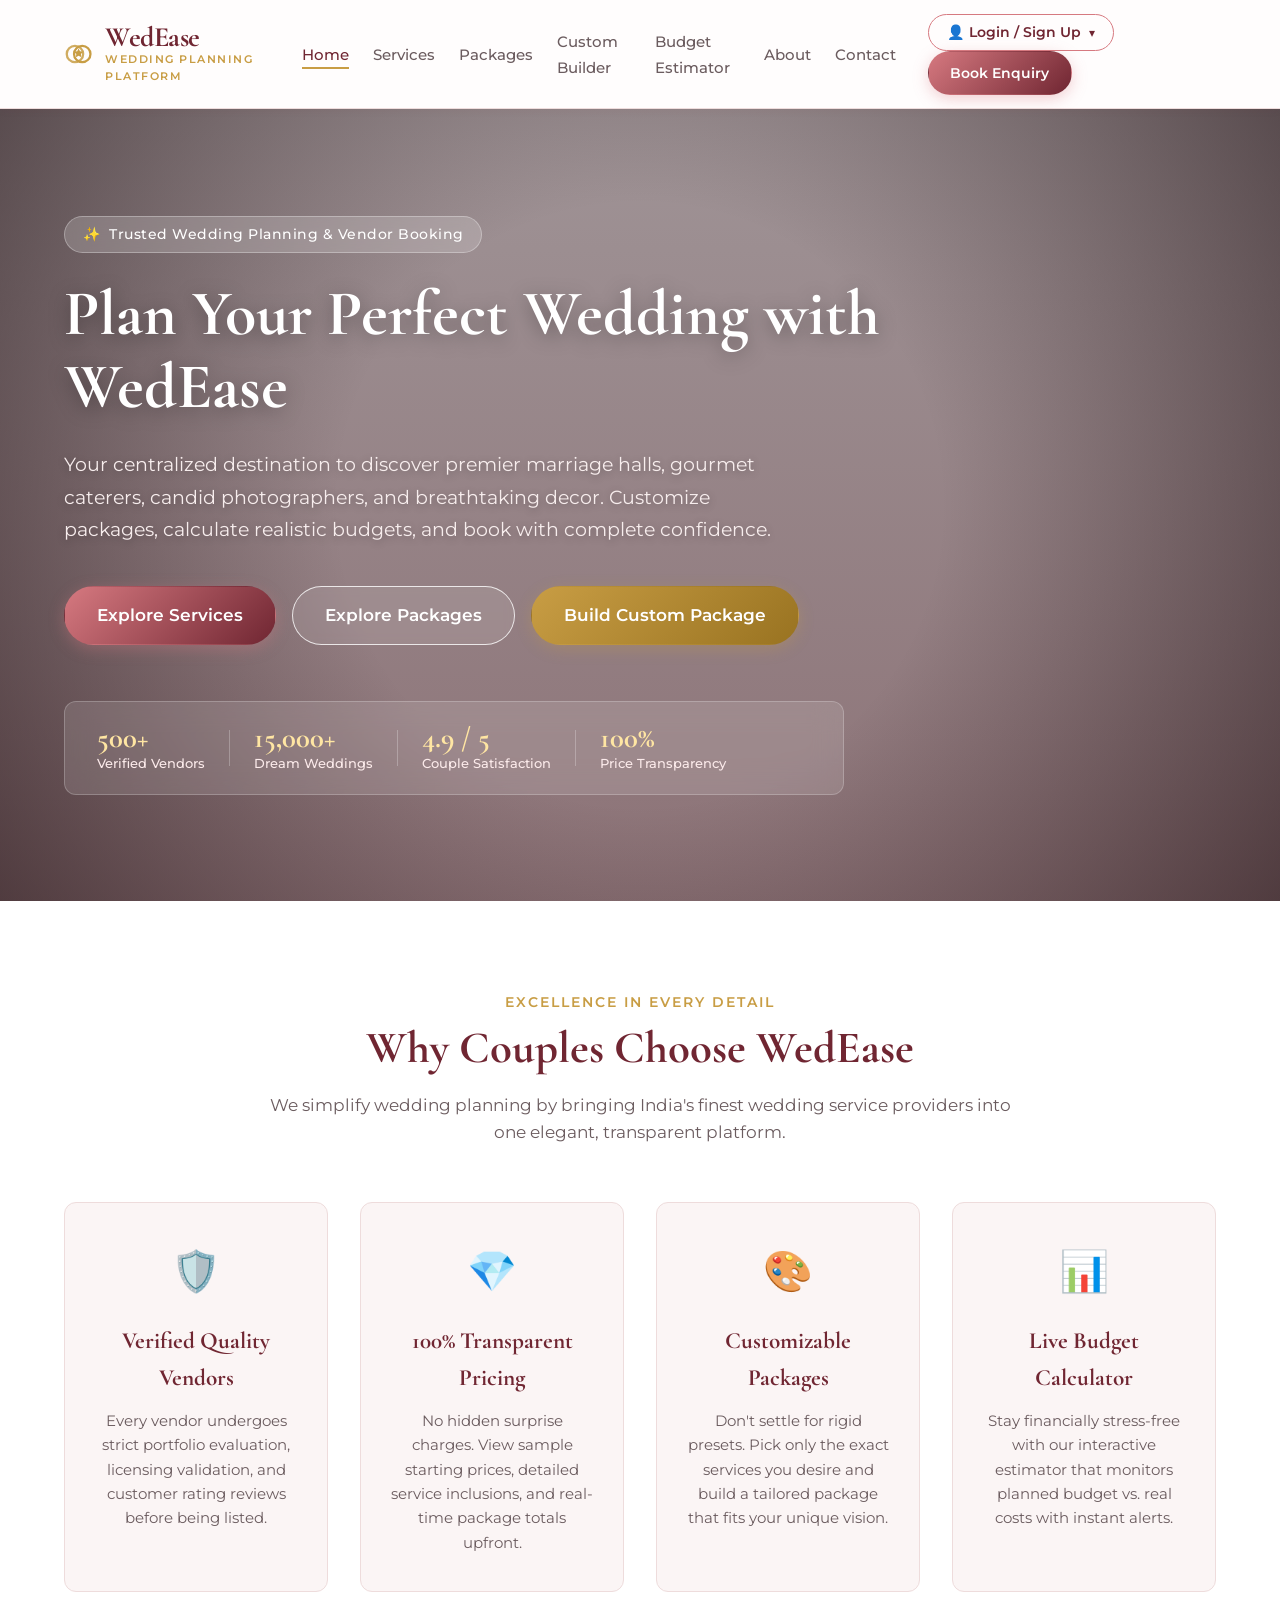
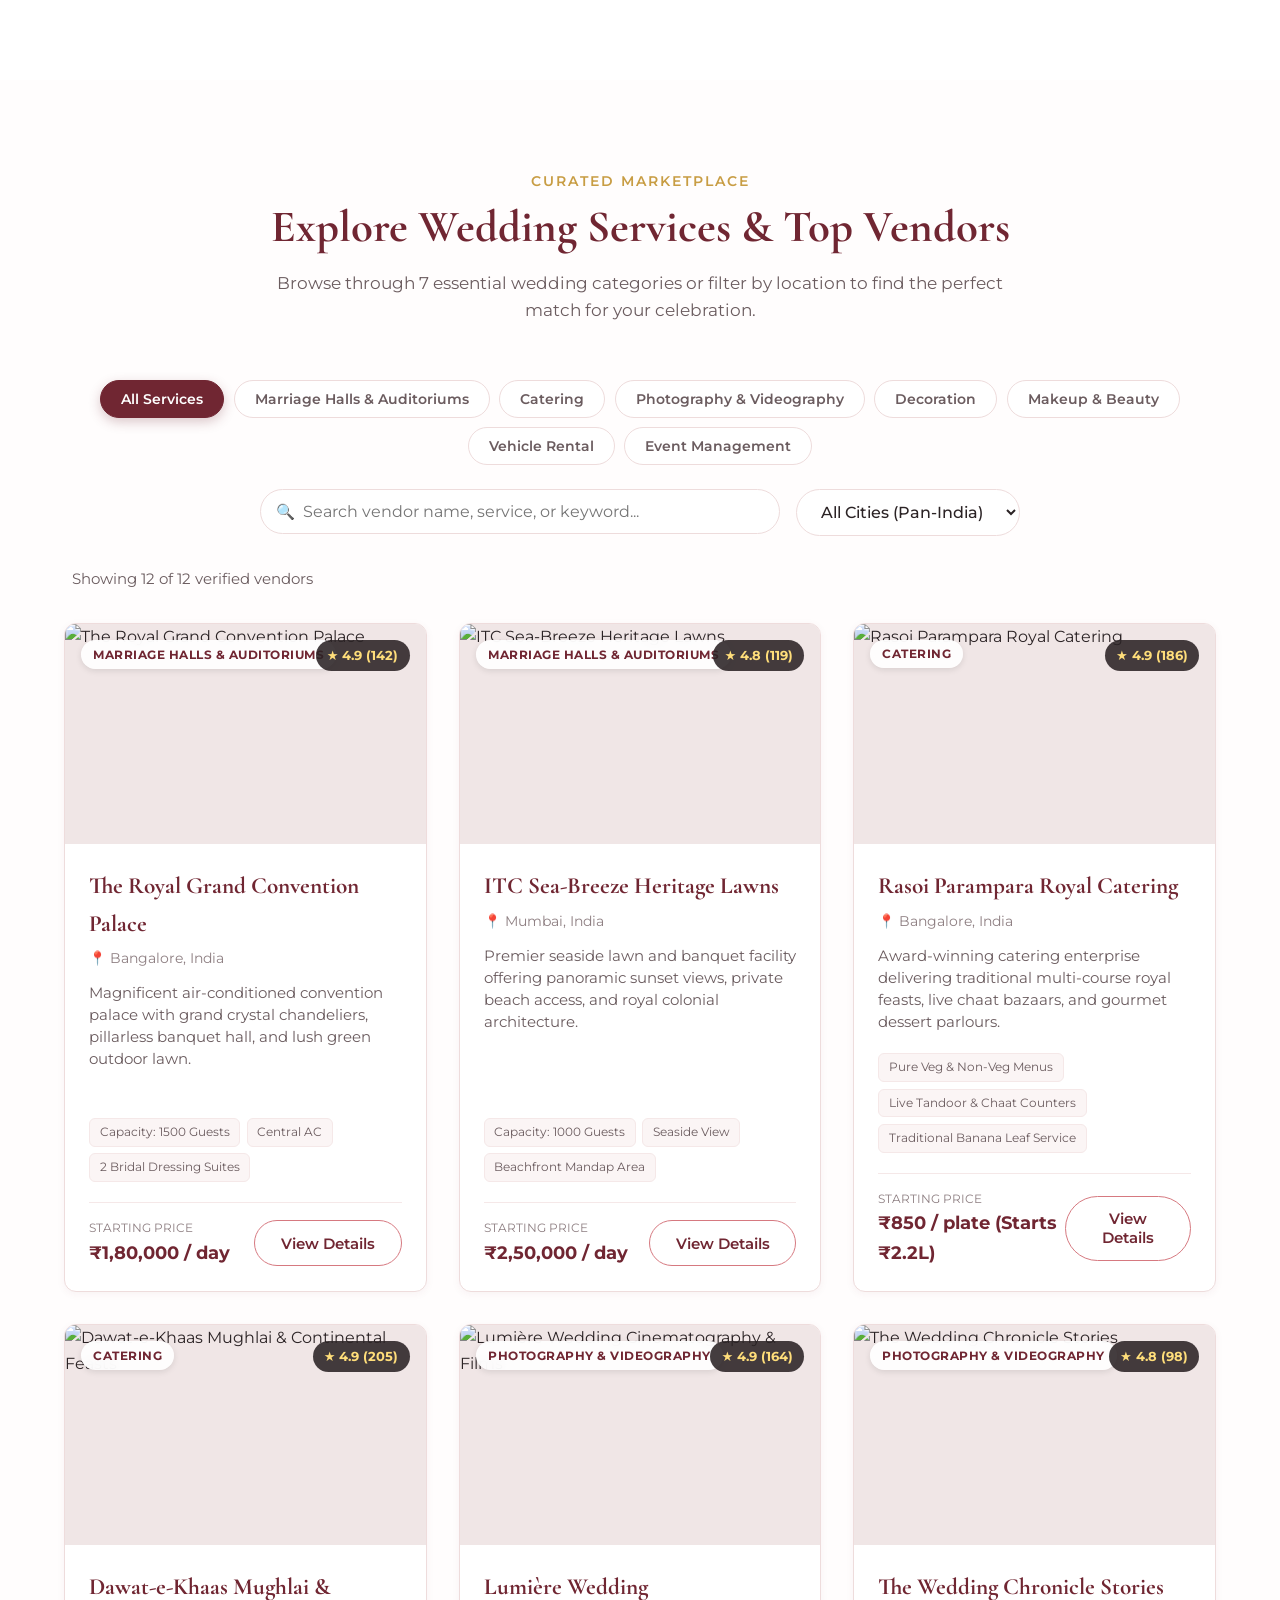
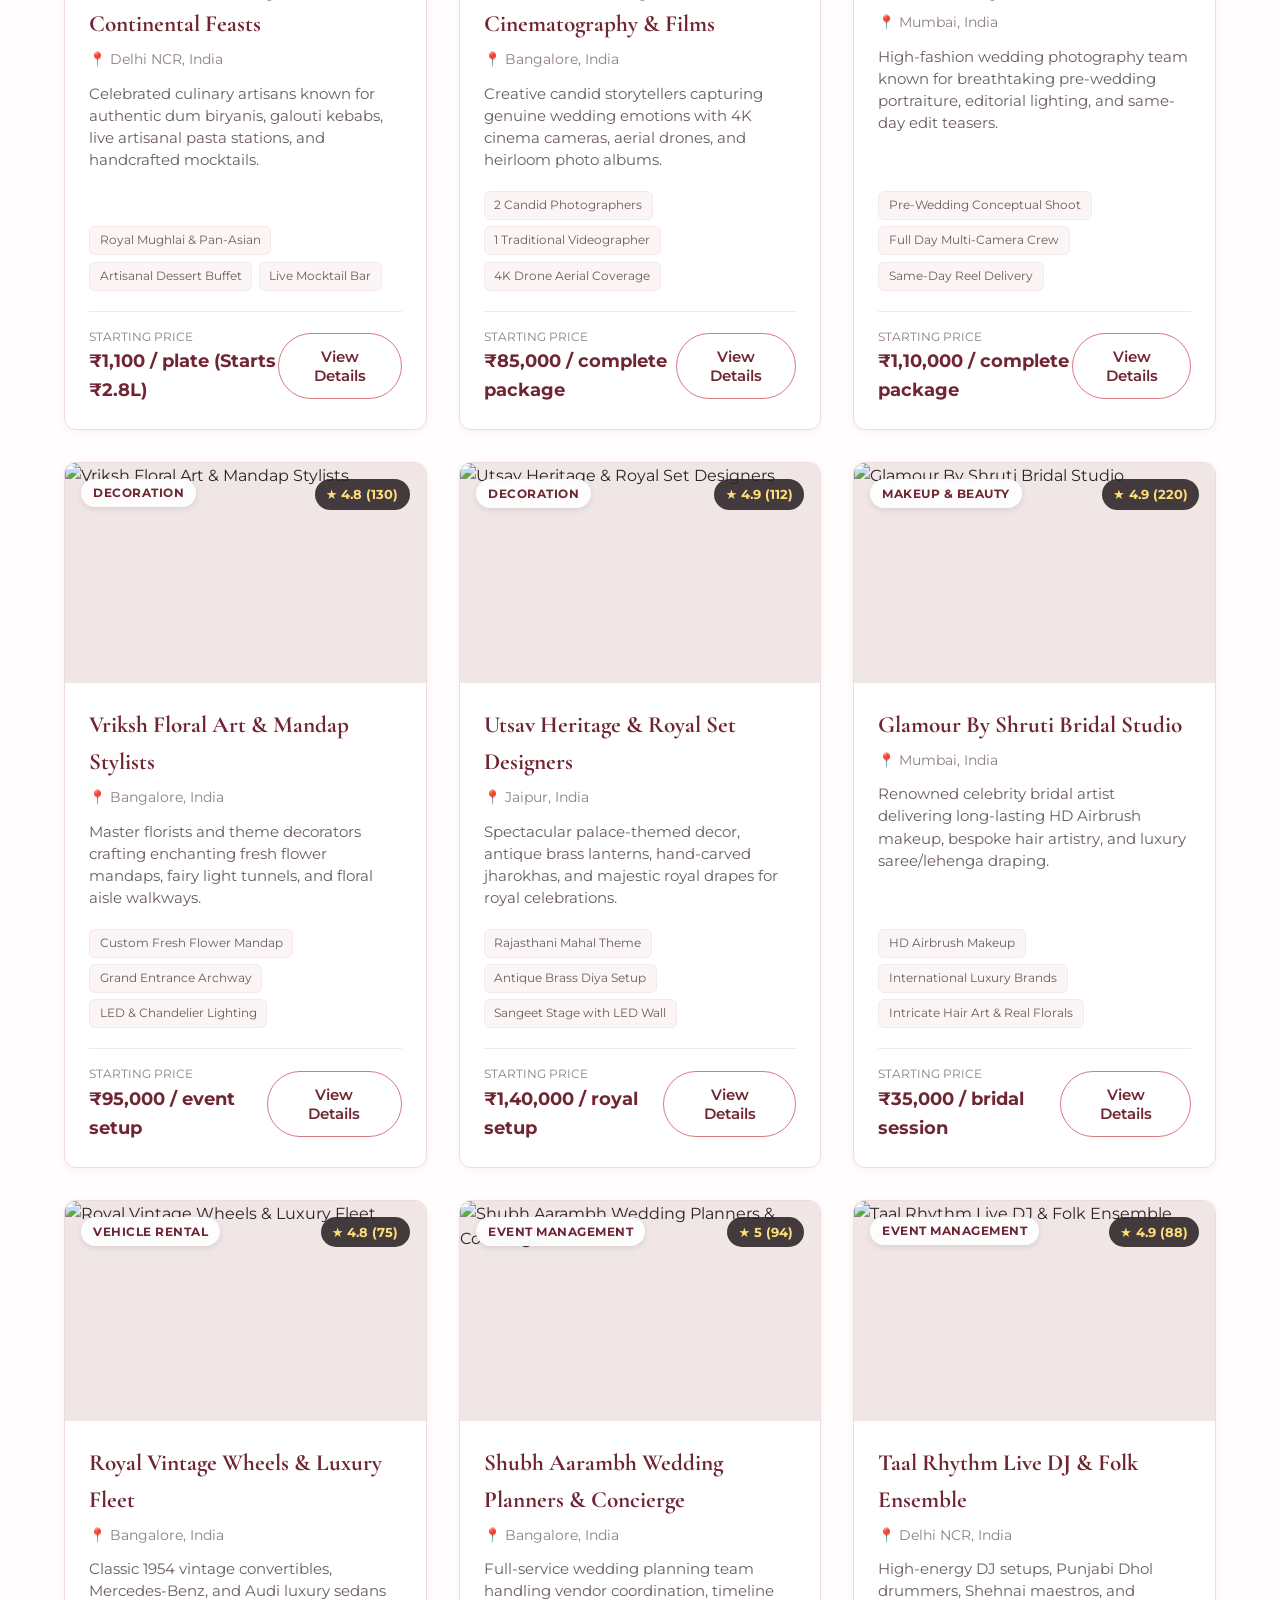
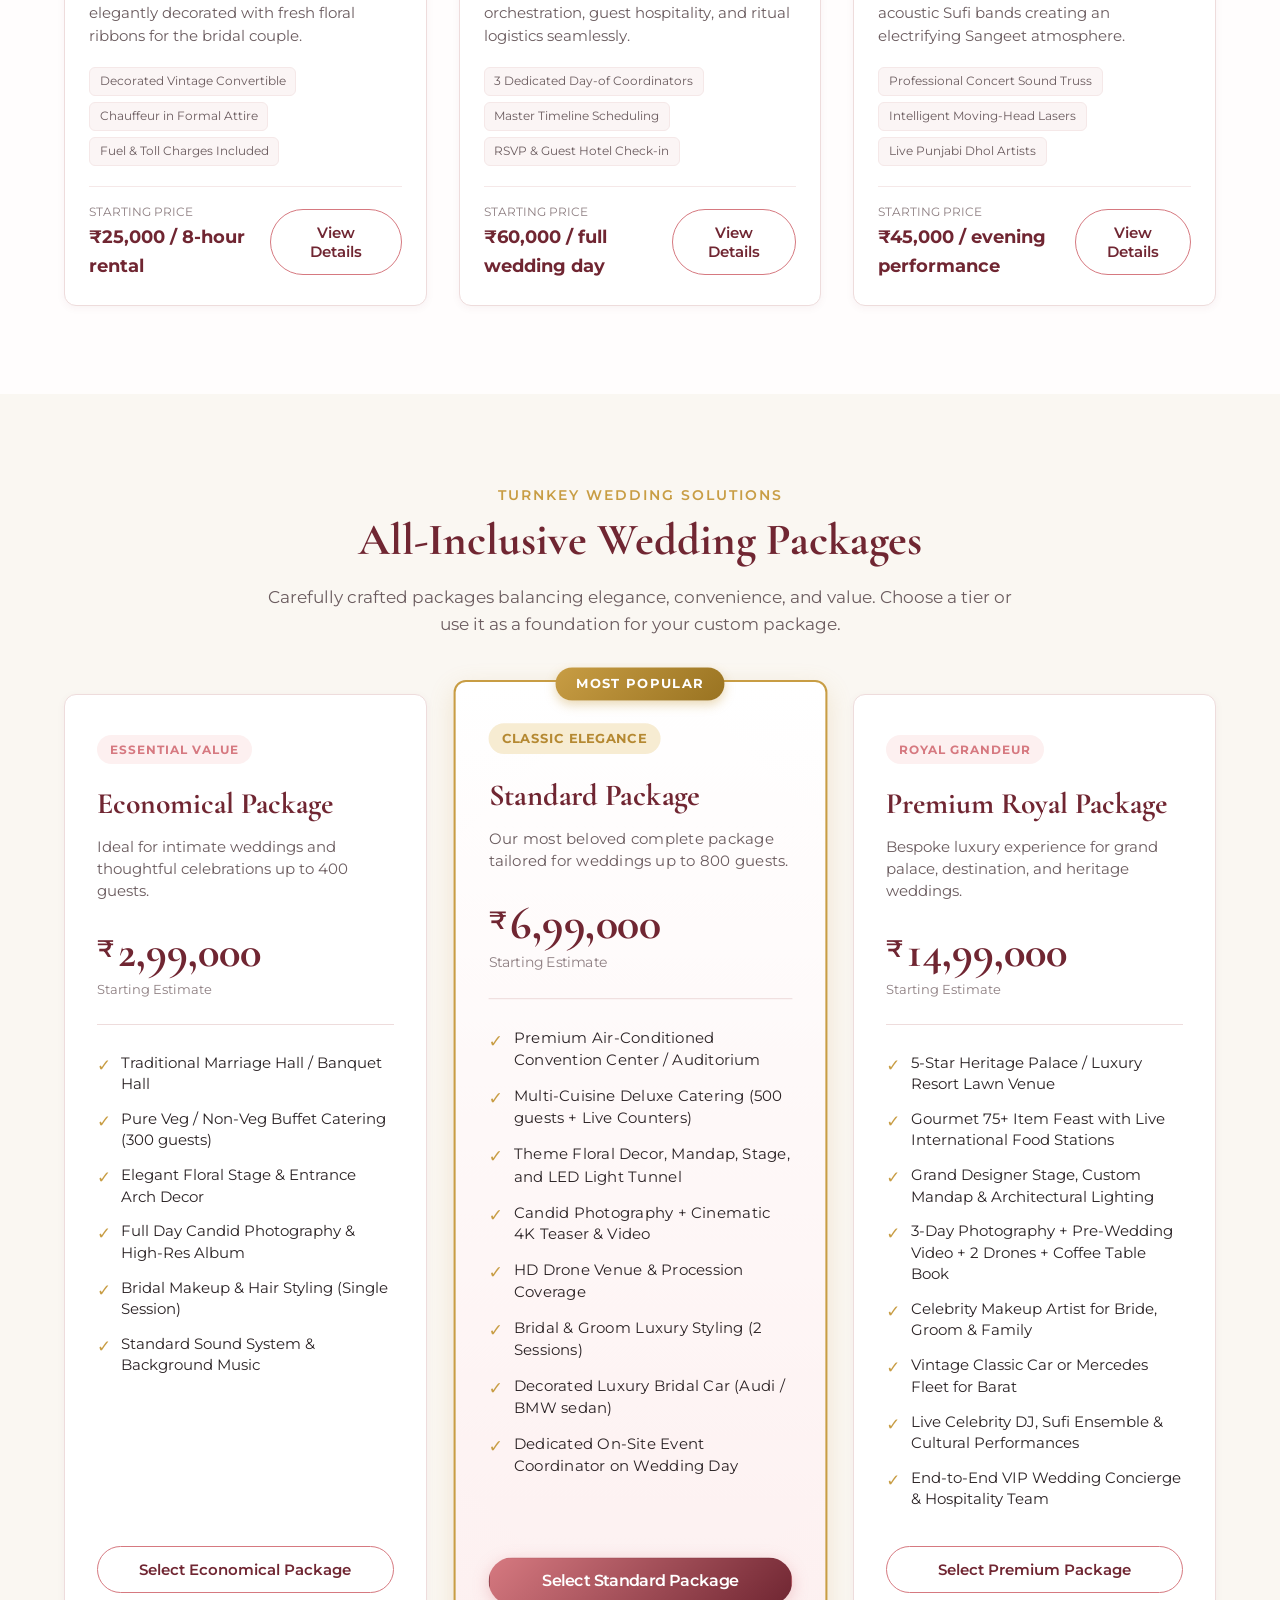
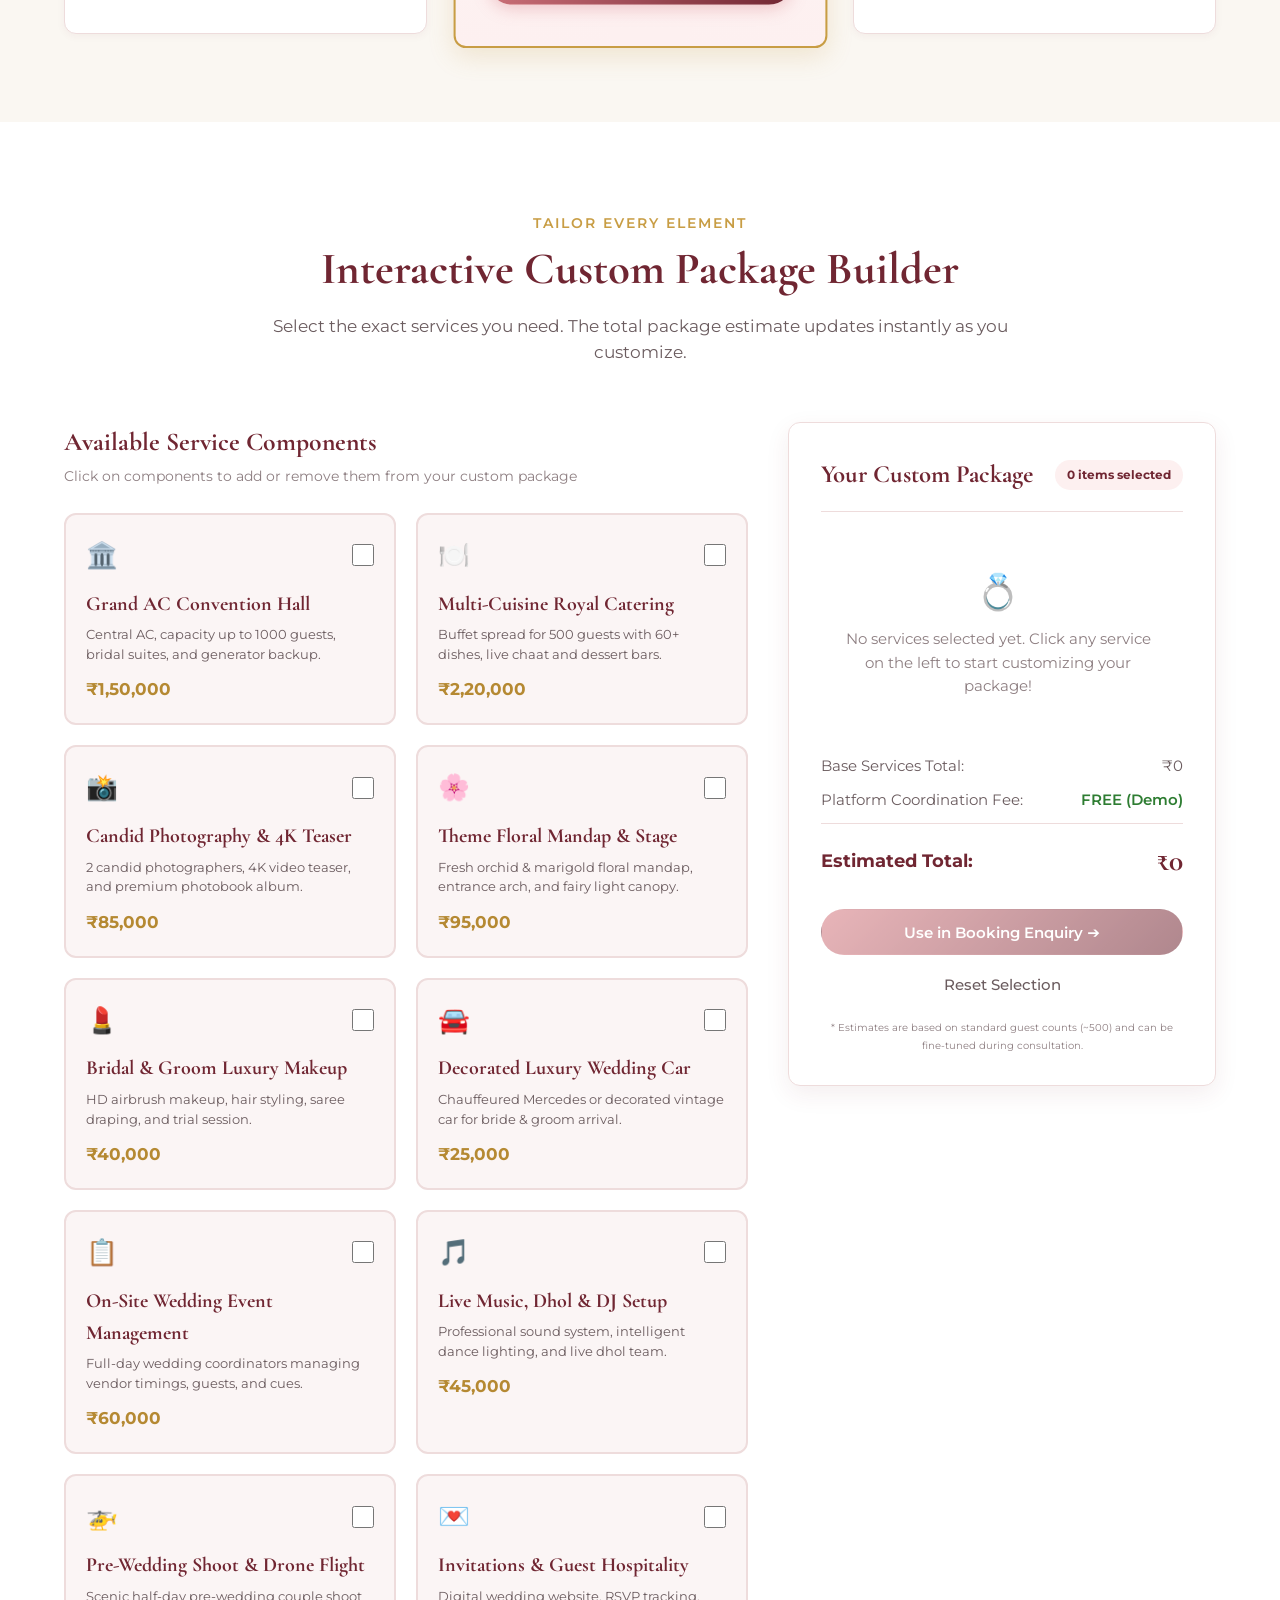
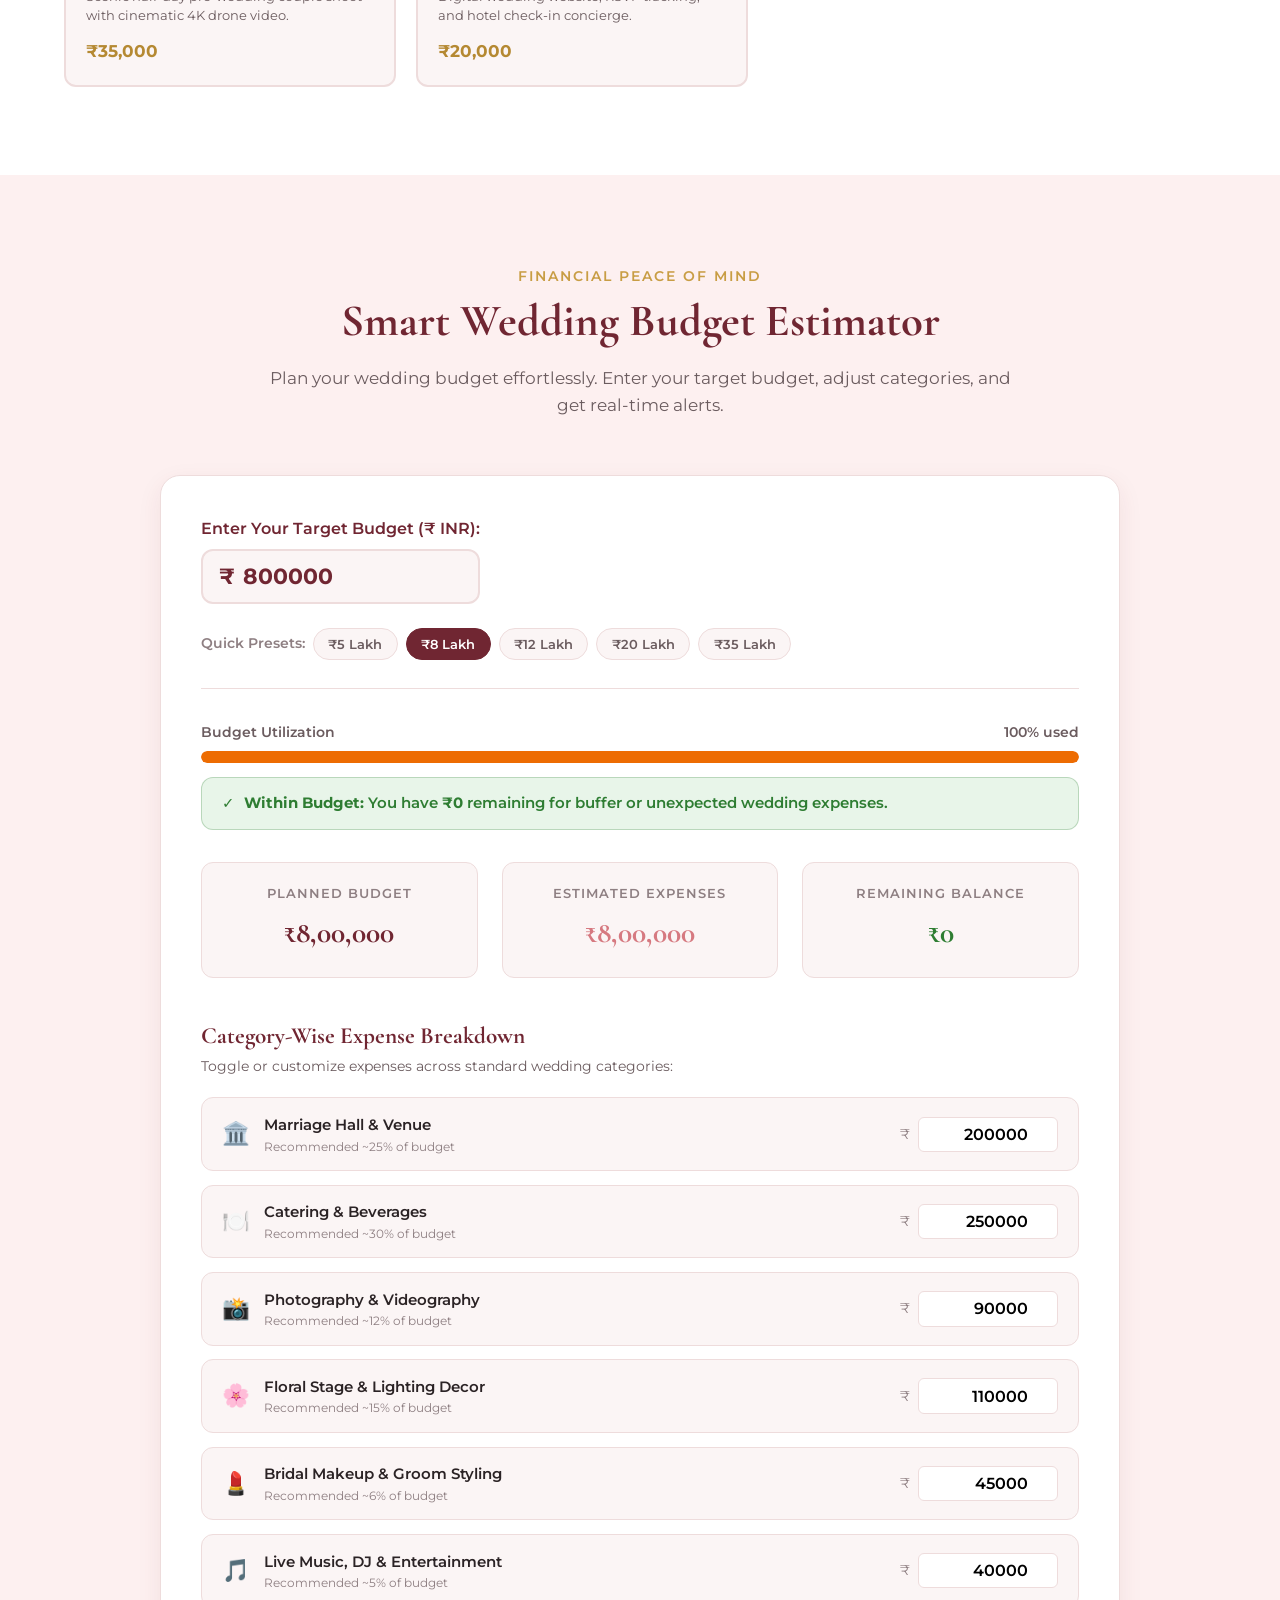
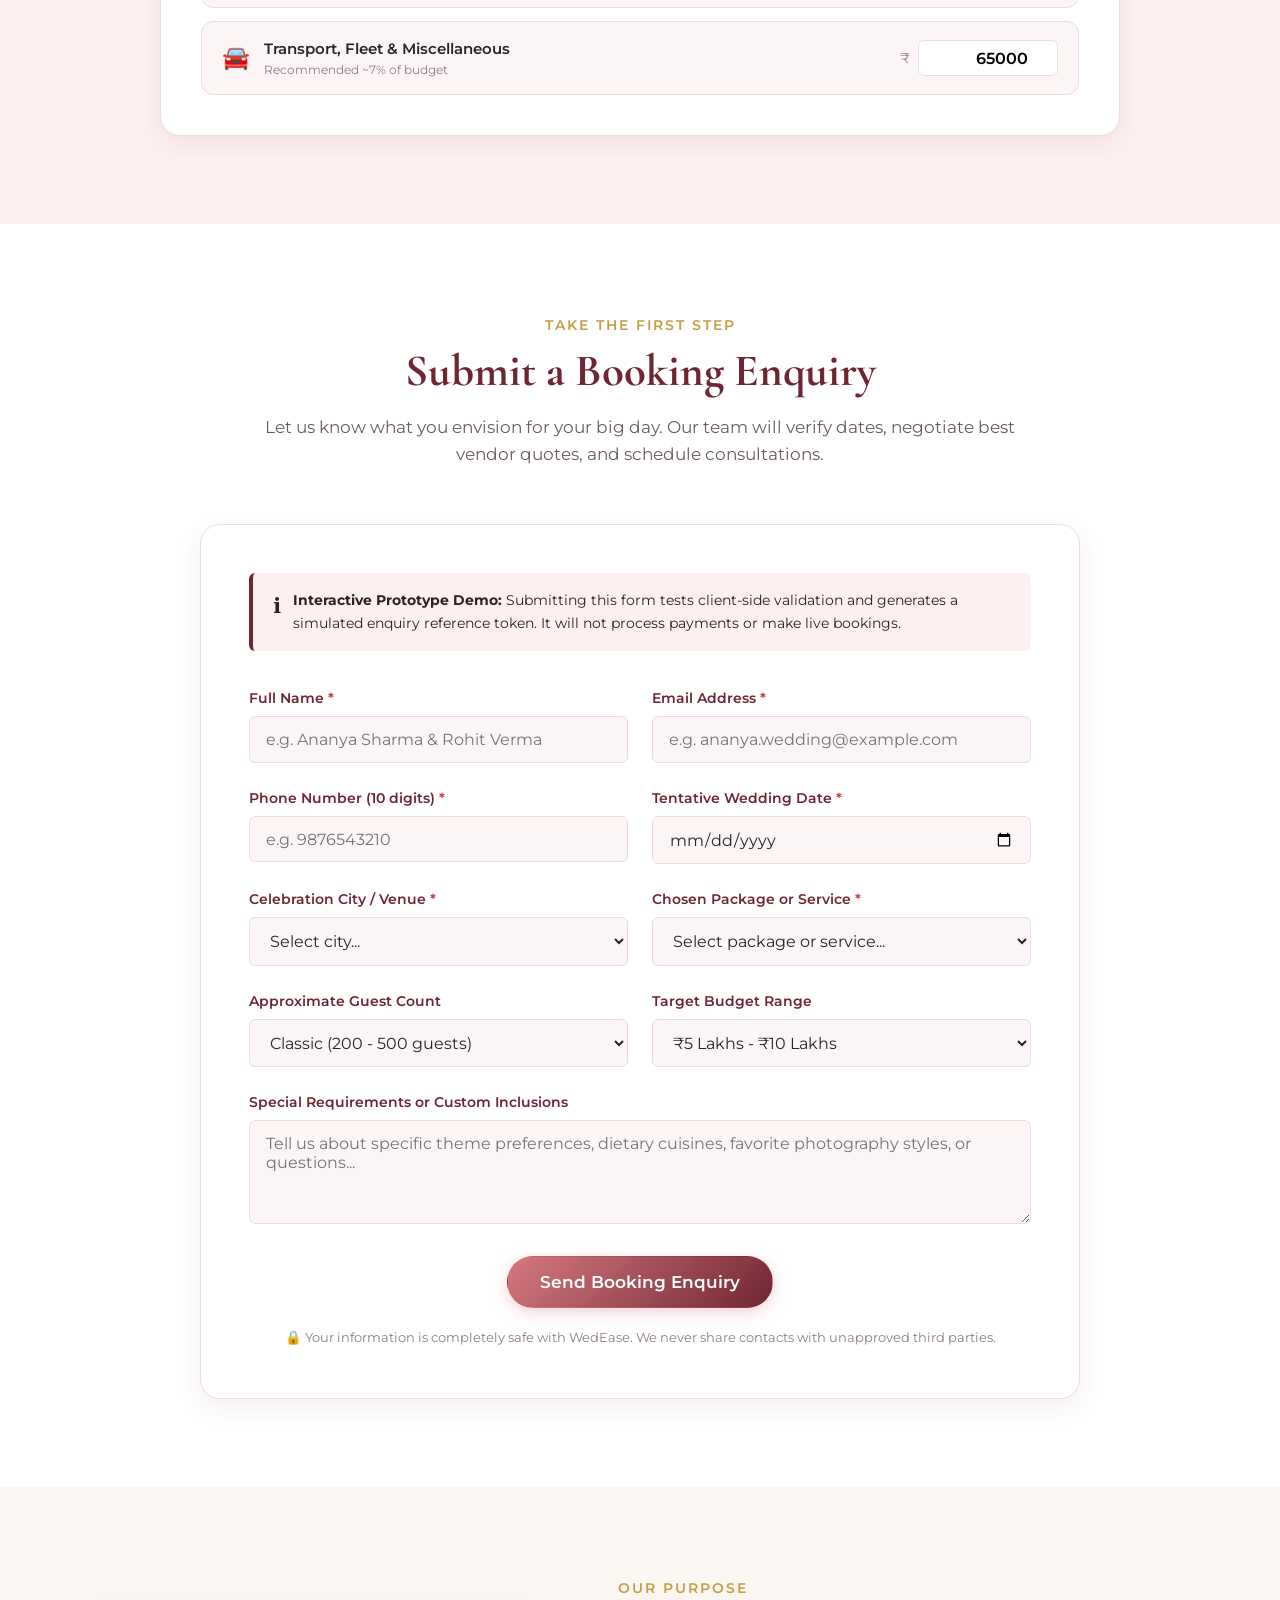
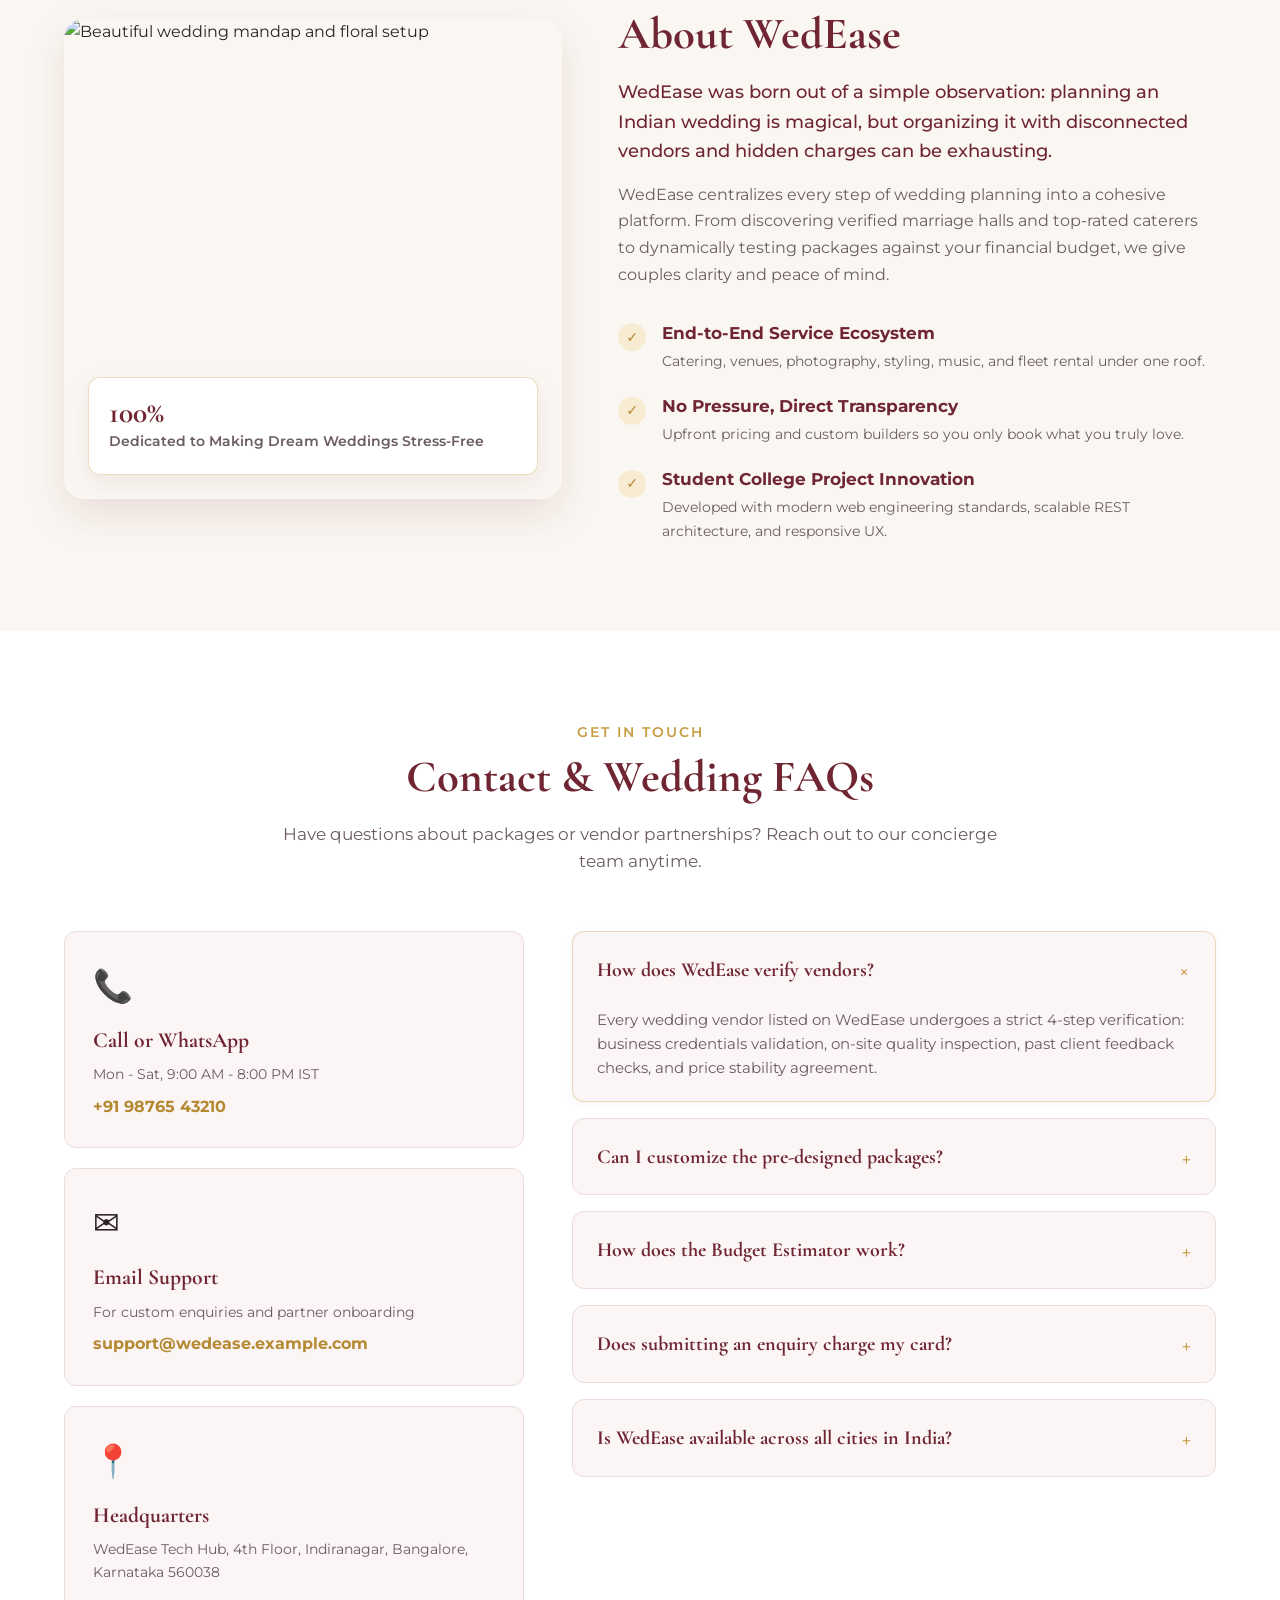
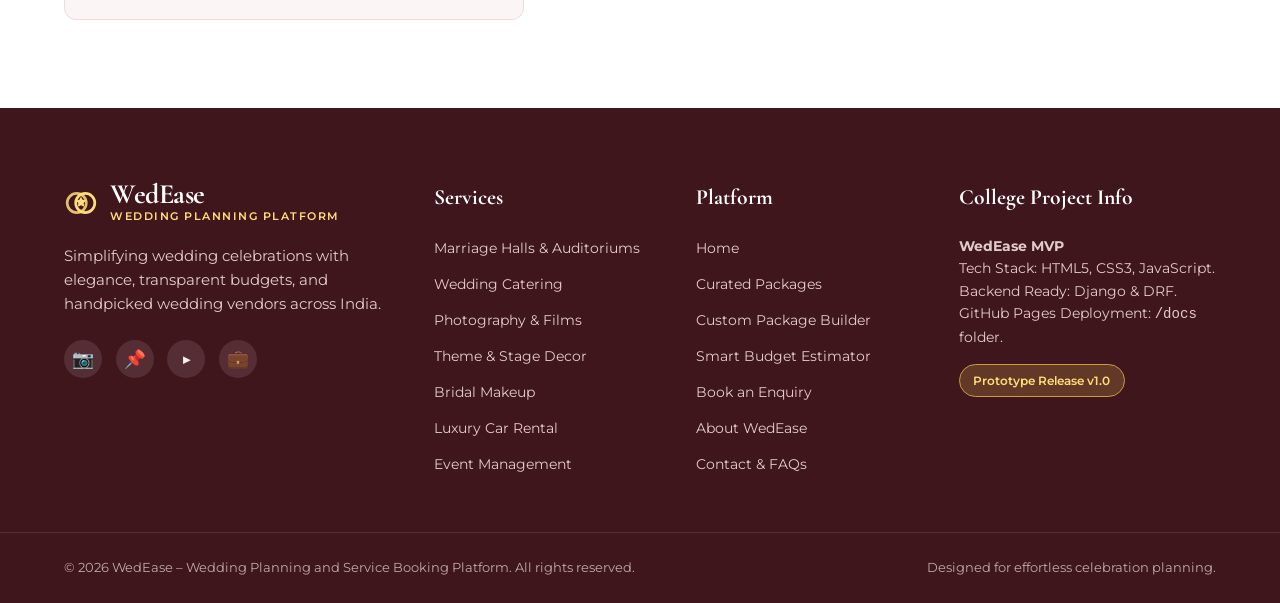
==== docs/index.html @ 70cb498d "Integrate authentication with main WedEase website" ====
<!DOCTYPE html>
<html lang="en">
<head>
  <meta charset="UTF-8">
  <meta name="viewport" content="width=device-width, initial-scale=1.0">
  <meta name="description" content="WedEase - Centralized Wedding Planning and Service Booking Platform. Discover verified vendors, customize packages, estimate budgets, and manage bookings.">
  <title>WedEase | Wedding Planning & Service Booking Platform</title>
  
  <!-- Google Fonts: Cormorant Garamond & Montserrat -->
  <link rel="preconnect" href="https://fonts.googleapis.com">
  <link rel="preconnect" href="https://fonts.gstatic.com" crossorigin>
  <link href="https://fonts.googleapis.com/css2?family=Cormorant+Garamond:ital,wght@0,500;0,600;0,700;1,400&family=Montserrat:wght@300;400;500;600;700&display=swap" rel="stylesheet">
  
  <!-- Stylesheet -->
  <link rel="stylesheet" href="style.css">
</head>
<body>

  <!-- Navigation Bar -->
  <header class="site-header" id="top">
    <div class="nav-container">
      <a href="#home" class="brand-logo" aria-label="WedEase Home">
        <svg class="brand-icon" viewBox="0 0 32 32" fill="none" xmlns="http://www.w3.org/2000/svg" aria-hidden="true">
          <circle cx="12" cy="16" r="9" stroke="currentColor" stroke-width="2.5" opacity="0.85"/>
          <circle cx="20" cy="16" r="9" stroke="currentColor" stroke-width="2.5"/>
          <path d="M16 10L17.5 13L21 13.5L18.5 16L19 19.5L16 18L13 19.5L13.5 16L11 13.5L14.5 13L16 10Z" fill="currentColor"/>
        </svg>
        <div class="brand-text">
          <span class="brand-name">WedEase</span>
          <span class="brand-tagline">Wedding Planning Platform</span>
        </div>
      </a>

      <!-- Desktop & Mobile Navigation Links -->
      <nav class="nav-menu" id="navMenu" aria-label="Primary Navigation">
        <ul class="nav-links">
          <li><a href="#home" class="nav-link active">Home</a></li>
          <li><a href="#services" class="nav-link">Services</a></li>
          <li><a href="#packages" class="nav-link">Packages</a></li>
          <li><a href="#builder" class="nav-link">Custom Builder</a></li>
          <li><a href="#budget" class="nav-link">Budget Estimator</a></li>
          <li><a href="#about" class="nav-link">About</a></li>
          <li><a href="#contact" class="nav-link">Contact</a></li>
        </ul>
        <div class="nav-cta-wrapper" id="navAuthSection">
          <!-- Auth Dropdown (populated/updated by auth.js) -->
          <div class="auth-dropdown-wrapper" id="authDropdownWrapper">
            <button type="button" class="btn btn-outline nav-auth-btn" id="authDropdownBtn" aria-expanded="false" aria-haspopup="true">
              <span>👤 Login / Sign Up</span>
              <span class="dropdown-arrow">▾</span>
            </button>
            <div class="auth-dropdown-menu" id="authDropdownMenu">
              <a href="login.html?role=customer&action=login" class="dropdown-item">
                <span class="drop-icon">💍</span>
                <div>
                  <strong>Customer Login</strong>
                  <small>For couples & organizers</small>
                </div>
              </a>
              <a href="login.html?role=vendor&action=login" class="dropdown-item">
                <span class="drop-icon">🏢</span>
                <div>
                  <strong>Vendor Login</strong>
                  <small>For wedding service partners</small>
                </div>
              </a>
              <div class="dropdown-divider"></div>
              <a href="login.html?role=admin&action=login" class="dropdown-item admin-item">
                <span class="drop-icon">🛡️</span>
                <div>
                  <strong>Admin Login</strong>
                  <small>Platform control center</small>
                </div>
              </a>
            </div>
          </div>
          <a href="#enquiry" class="btn btn-primary nav-cta">Book Enquiry</a>
        </div>
      </nav>

      <!-- Mobile Hamburger Button -->
      <button class="hamburger-btn" id="hamburgerBtn" aria-label="Toggle navigation menu" aria-expanded="false" aria-controls="navMenu">
        <span class="bar"></span>
        <span class="bar"></span>
        <span class="bar"></span>
      </button>
    </div>
  </header>

  <main>
    <!-- Hero Section -->
    <section class="hero-section" id="home">
      <div class="hero-overlay"></div>
      <div class="container hero-content">
        <div class="hero-text-wrap">
          <div class="hero-badge">
            <span class="sparkle-icon">✨</span> Trusted Wedding Planning & Vendor Booking
          </div>
          <h1 class="hero-title">Plan Your Perfect Wedding with WedEase</h1>
          <p class="hero-description">
            Your centralized destination to discover premier marriage halls, gourmet caterers, candid photographers, and breathtaking decor. Customize packages, calculate realistic budgets, and book with complete confidence.
          </p>
          <div class="hero-actions">
            <a href="#services" class="btn btn-primary btn-lg">Explore Services</a>
            <a href="#packages" class="btn btn-outline btn-lg">Explore Packages</a>
            <a href="#builder" class="btn btn-gold btn-lg">Build Custom Package</a>
          </div>

          <!-- Trust Badges & Metrics -->
          <div class="hero-stats">
            <div class="stat-card">
              <span class="stat-number">500+</span>
              <span class="stat-label">Verified Vendors</span>
            </div>
            <div class="stat-divider"></div>
            <div class="stat-card">
              <span class="stat-number">15,000+</span>
              <span class="stat-label">Dream Weddings</span>
            </div>
            <div class="stat-divider"></div>
            <div class="stat-card">
              <span class="stat-number">4.9 / 5</span>
              <span class="stat-label">Couple Satisfaction</span>
            </div>
            <div class="stat-divider"></div>
            <div class="stat-card">
              <span class="stat-number">100%</span>
              <span class="stat-label">Price Transparency</span>
            </div>
          </div>
        </div>
      </div>
    </section>

    <!-- Why Choose WedEase Section -->
    <section class="section why-choose-section" id="features">
      <div class="container">
        <div class="section-header text-center">
          <span class="section-subtitle">Excellence In Every Detail</span>
          <h2 class="section-title">Why Couples Choose WedEase</h2>
          <p class="section-desc">We simplify wedding planning by bringing India's finest wedding service providers into one elegant, transparent platform.</p>
        </div>

        <div class="features-grid">
          <div class="feature-card">
            <div class="feature-icon-box">🛡️</div>
            <h3 class="feature-title">Verified Quality Vendors</h3>
            <p class="feature-text">Every vendor undergoes strict portfolio evaluation, licensing validation, and customer rating reviews before being listed.</p>
          </div>
          <div class="feature-card">
            <div class="feature-icon-box">💎</div>
            <h3 class="feature-title">100% Transparent Pricing</h3>
            <p class="feature-text">No hidden surprise charges. View sample starting prices, detailed service inclusions, and real-time package totals upfront.</p>
          </div>
          <div class="feature-card">
            <div class="feature-icon-box">🎨</div>
            <h3 class="feature-title">Customizable Packages</h3>
            <p class="feature-text">Don't settle for rigid presets. Pick only the exact services you desire and build a tailored package that fits your unique vision.</p>
          </div>
          <div class="feature-card">
            <div class="feature-icon-box">📊</div>
            <h3 class="feature-title">Live Budget Calculator</h3>
            <p class="feature-text">Stay financially stress-free with our interactive estimator that monitors planned budget vs. real costs with instant alerts.</p>
          </div>
        </div>
      </div>
    </section>

    <!-- Service Discovery & Vendor Showcase Section -->
    <section class="section services-section" id="services">
      <div class="container">
        <div class="section-header text-center">
          <span class="section-subtitle">Curated Marketplace</span>
          <h2 class="section-title">Explore Wedding Services & Top Vendors</h2>
          <p class="section-desc">Browse through 7 essential wedding categories or filter by location to find the perfect match for your celebration.</p>
        </div>

        <!-- Filter Controls -->
        <div class="service-controls">
          <!-- Category Filter Pills -->
          <div class="category-pills" id="categoryFilter" role="tablist" aria-label="Service Category Filters">
            <button class="pill-btn active" data-category="all" role="tab" aria-selected="true">All Services</button>
            <button class="pill-btn" data-category="venue" role="tab" aria-selected="false">Marriage Halls & Auditoriums</button>
            <button class="pill-btn" data-category="catering" role="tab" aria-selected="false">Catering</button>
            <button class="pill-btn" data-category="photography" role="tab" aria-selected="false">Photography & Videography</button>
            <button class="pill-btn" data-category="decoration" role="tab" aria-selected="false">Decoration</button>
            <button class="pill-btn" data-category="makeup" role="tab" aria-selected="false">Makeup & Beauty</button>
            <button class="pill-btn" data-category="vehicle" role="tab" aria-selected="false">Vehicle Rental</button>
            <button class="pill-btn" data-category="event-management" role="tab" aria-selected="false">Event Management</button>
          </div>

          <!-- Search and City Filter Bar -->
          <div class="filter-search-bar">
            <div class="search-input-wrap">
              <span class="search-icon" aria-hidden="true">🔍</span>
              <input type="text" id="vendorSearchInput" placeholder="Search vendor name, service, or keyword..." aria-label="Search vendors">
            </div>
            <div class="city-select-wrap">
              <label for="cityFilterSelect" class="sr-only">Filter by City</label>
              <select id="cityFilterSelect" aria-label="Filter by City">
                <option value="all">All Cities (Pan-India)</option>
                <option value="Bangalore">Bangalore</option>
                <option value="Mumbai">Mumbai</option>
                <option value="Delhi NCR">Delhi NCR</option>
                <option value="Jaipur">Jaipur</option>
                <option value="Hyderabad">Hyderabad</option>
                <option value="Chennai">Chennai</option>
                <option value="Kolkata">Kolkata</option>
                <option value="Kochi">Kochi</option>
              </select>
            </div>
          </div>
        </div>

        <!-- Results Counter & Status -->
        <div class="results-meta">
          <span id="resultsCount">Showing all vendors</span>
          <span class="active-filter-indicator" id="filterIndicator"></span>
        </div>

        <!-- Vendor Cards Grid -->
        <div class="vendor-grid" id="vendorGrid">
          <!-- Populated dynamically via script.js -->
        </div>
      </div>
    </section>

    <!-- Pre-Curated Wedding Packages Section -->
    <section class="section packages-section" id="packages">
      <div class="container">
        <div class="section-header text-center">
          <span class="section-subtitle">Turnkey Wedding Solutions</span>
          <h2 class="section-title">All-Inclusive Wedding Packages</h2>
          <p class="section-desc">Carefully crafted packages balancing elegance, convenience, and value. Choose a tier or use it as a foundation for your custom package.</p>
        </div>

        <div class="packages-grid">
          <!-- Package 1: Economical -->
          <div class="package-card" data-package="economical">
            <div class="package-tier-badge">Essential Value</div>
            <h3 class="package-name">Economical Package</h3>
            <p class="package-tagline">Ideal for intimate weddings and thoughtful celebrations up to 400 guests.</p>
            <div class="package-price">
              <span class="currency">₹</span>
              <span class="amount">2,99,000</span>
              <span class="period">Starting Estimate</span>
            </div>
            <ul class="package-features">
              <li><span class="check-icon">✓</span> Traditional Marriage Hall / Banquet Hall</li>
              <li><span class="check-icon">✓</span> Pure Veg / Non-Veg Buffet Catering (300 guests)</li>
              <li><span class="check-icon">✓</span> Elegant Floral Stage & Entrance Arch Decor</li>
              <li><span class="check-icon">✓</span> Full Day Candid Photography & High-Res Album</li>
              <li><span class="check-icon">✓</span> Bridal Makeup & Hair Styling (Single Session)</li>
              <li><span class="check-icon">✓</span> Standard Sound System & Background Music</li>
            </ul>
            <button class="btn btn-outline btn-block select-package-btn" data-package-name="Economical Package" data-package-price="299000">
              Select Economical Package
            </button>
          </div>

          <!-- Package 2: Standard (Featured) -->
          <div class="package-card featured" data-package="standard">
            <div class="popular-ribbon">Most Popular</div>
            <div class="package-tier-badge gold">Classic Elegance</div>
            <h3 class="package-name">Standard Package</h3>
            <p class="package-tagline">Our most beloved complete package tailored for weddings up to 800 guests.</p>
            <div class="package-price">
              <span class="currency">₹</span>
              <span class="amount">6,99,000</span>
              <span class="period">Starting Estimate</span>
            </div>
            <ul class="package-features">
              <li><span class="check-icon">✓</span> Premium Air-Conditioned Convention Center / Auditorium</li>
              <li><span class="check-icon">✓</span> Multi-Cuisine Deluxe Catering (500 guests + Live Counters)</li>
              <li><span class="check-icon">✓</span> Theme Floral Decor, Mandap, Stage, and LED Light Tunnel</li>
              <li><span class="check-icon">✓</span> Candid Photography + Cinematic 4K Teaser & Video</li>
              <li><span class="check-icon">✓</span> HD Drone Venue & Procession Coverage</li>
              <li><span class="check-icon">✓</span> Bridal & Groom Luxury Styling (2 Sessions)</li>
              <li><span class="check-icon">✓</span> Decorated Luxury Bridal Car (Audi / BMW sedan)</li>
              <li><span class="check-icon">✓</span> Dedicated On-Site Event Coordinator on Wedding Day</li>
            </ul>
            <button class="btn btn-primary btn-block select-package-btn" data-package-name="Standard Package" data-package-price="699000">
              Select Standard Package
            </button>
          </div>

          <!-- Package 3: Premium -->
          <div class="package-card" data-package="premium">
            <div class="package-tier-badge">Royal Grandeur</div>
            <h3 class="package-name">Premium Royal Package</h3>
            <p class="package-tagline">Bespoke luxury experience for grand palace, destination, and heritage weddings.</p>
            <div class="package-price">
              <span class="currency">₹</span>
              <span class="amount">14,99,000</span>
              <span class="period">Starting Estimate</span>
            </div>
            <ul class="package-features">
              <li><span class="check-icon">✓</span> 5-Star Heritage Palace / Luxury Resort Lawn Venue</li>
              <li><span class="check-icon">✓</span> Gourmet 75+ Item Feast with Live International Food Stations</li>
              <li><span class="check-icon">✓</span> Grand Designer Stage, Custom Mandap & Architectural Lighting</li>
              <li><span class="check-icon">✓</span> 3-Day Photography + Pre-Wedding Video + 2 Drones + Coffee Table Book</li>
              <li><span class="check-icon">✓</span> Celebrity Makeup Artist for Bride, Groom & Family</li>
              <li><span class="check-icon">✓</span> Vintage Classic Car or Mercedes Fleet for Barat</li>
              <li><span class="check-icon">✓</span> Live Celebrity DJ, Sufi Ensemble & Cultural Performances</li>
              <li><span class="check-icon">✓</span> End-to-End VIP Wedding Concierge & Hospitality Team</li>
            </ul>
            <button class="btn btn-outline btn-block select-package-btn" data-package-name="Premium Royal Package" data-package-price="1499000">
              Select Premium Package
            </button>
          </div>
        </div>
      </div>
    </section>

    <!-- Custom Package Builder Section -->
    <section class="section builder-section" id="builder">
      <div class="container">
        <div class="section-header text-center">
          <span class="section-subtitle">Tailor Every Element</span>
          <h2 class="section-title">Interactive Custom Package Builder</h2>
          <p class="section-desc">Select the exact services you need. The total package estimate updates instantly as you customize.</p>
        </div>

        <div class="builder-layout">
          <!-- Left: Services Selection Grid -->
          <div class="builder-services-panel">
            <div class="panel-header">
              <h3>Available Service Components</h3>
              <span class="panel-instruction">Click on components to add or remove them from your custom package</span>
            </div>

            <div class="builder-items-grid" id="builderItemsGrid">
              <!-- Rendered via script.js -->
            </div>
          </div>

          <!-- Right: Live Package Summary Card -->
          <div class="builder-summary-panel">
            <div class="summary-card sticky-card">
              <div class="summary-card-header">
                <h3>Your Custom Package</h3>
                <span class="items-count-badge" id="customSelectedCount">0 items selected</span>
              </div>

              <!-- Selected Items List -->
              <div class="selected-items-list" id="selectedItemsList">
                <div class="empty-state-notice">
                  <span class="empty-icon">💍</span>
                  <p>No services selected yet. Click any service on the left to start customizing your package!</p>
                </div>
              </div>

              <div class="summary-divider"></div>

              <!-- Pricing Breakdown -->
              <div class="summary-totals">
                <div class="subtotal-row">
                  <span>Base Services Total:</span>
                  <span class="subtotal-val" id="builderSubtotal">₹0</span>
                </div>
                <div class="subtotal-row">
                  <span>Platform Coordination Fee:</span>
                  <span class="discount-val">FREE (Demo)</span>
                </div>
                <div class="grand-total-row">
                  <span class="total-label">Estimated Total:</span>
                  <span class="grand-total-val" id="builderTotal">₹0</span>
                </div>
              </div>

              <!-- Action Buttons -->
              <div class="summary-actions">
                <button type="button" class="btn btn-primary btn-block" id="transferToEnquiryBtn" disabled>
                  Use in Booking Enquiry ➔
                </button>
                <button type="button" class="btn btn-link btn-block" id="resetBuilderBtn">
                  Reset Selection
                </button>
              </div>

              <p class="builder-note">
                <small>* Estimates are based on standard guest counts (~500) and can be fine-tuned during consultation.</small>
              </p>
            </div>
          </div>
        </div>
      </div>
    </section>

    <!-- Budget Estimator Section -->
    <section class="section budget-section" id="budget">
      <div class="container">
        <div class="section-header text-center">
          <span class="section-subtitle">Financial Peace of Mind</span>
          <h2 class="section-title">Smart Wedding Budget Estimator</h2>
          <p class="section-desc">Plan your wedding budget effortlessly. Enter your target budget, adjust categories, and get real-time alerts.</p>
        </div>

        <div class="budget-card">
          <!-- Step 1: Input Planned Budget -->
          <div class="budget-input-header">
            <div class="budget-field-group">
              <label for="plannedBudgetInput" class="budget-label">Enter Your Target Budget (₹ INR):</label>
              <div class="currency-input-wrap">
                <span class="currency-symbol">₹</span>
                <input type="number" id="plannedBudgetInput" min="50000" step="10000" value="800000" placeholder="e.g. 800000">
              </div>
            </div>

            <!-- Quick Budget Preset Buttons -->
            <div class="budget-presets">
              <span class="presets-label">Quick Presets:</span>
              <button type="button" class="preset-btn" data-preset="500000">₹5 Lakh</button>
              <button type="button" class="preset-btn active" data-preset="800000">₹8 Lakh</button>
              <button type="button" class="preset-btn" data-preset="1200000">₹12 Lakh</button>
              <button type="button" class="preset-btn" data-preset="2000000">₹20 Lakh</button>
              <button type="button" class="preset-btn" data-preset="3500000">₹35 Lakh</button>
            </div>
          </div>

          <!-- Visual Progress & Status Alert -->
          <div class="budget-health-meter">
            <div class="meter-labels">
              <span>Budget Utilization</span>
              <span id="budgetPercentLabel">0%</span>
            </div>
            <div class="progress-bar-track" role="progressbar" aria-valuenow="0" aria-valuemin="0" aria-valuemax="100">
              <div class="progress-bar-fill" id="budgetProgressFill" style="width: 0%;"></div>
            </div>
            <div class="budget-status-alert" id="budgetStatusAlert">
              <!-- Updated via script.js -->
            </div>
          </div>

          <!-- Financial Summary Cards -->
          <div class="budget-metrics-grid">
            <div class="metric-box">
              <span class="metric-label">Planned Budget</span>
              <span class="metric-value" id="displayPlannedBudget">₹8,00,000</span>
            </div>
            <div class="metric-box">
              <span class="metric-label">Estimated Expenses</span>
              <span class="metric-value expense" id="displayEstimatedExpenses">₹0</span>
            </div>
            <div class="metric-box">
              <span class="metric-label">Remaining Balance</span>
              <span class="metric-value balance" id="displayRemainingBalance">₹8,00,000</span>
            </div>
          </div>

          <!-- Category Allocator Table -->
          <div class="budget-categories-panel">
            <div class="panel-headline">
              <h3>Category-Wise Expense Breakdown</h3>
              <p>Toggle or customize expenses across standard wedding categories:</p>
            </div>

            <div class="budget-rows-container" id="budgetRowsContainer">
              <!-- Rendered via script.js -->
            </div>
          </div>
        </div>
      </div>
    </section>

    <!-- Booking Enquiry Section -->
    <section class="section enquiry-section" id="enquiry">
      <div class="container">
        <div class="section-header text-center">
          <span class="section-subtitle">Take The First Step</span>
          <h2 class="section-title">Submit a Booking Enquiry</h2>
          <p class="section-desc">Let us know what you envision for your big day. Our team will verify dates, negotiate best vendor quotes, and schedule consultations.</p>
        </div>

        <div class="enquiry-card">
          <!-- Prototype Demo Notice Banner -->
          <div class="demo-notice-banner" role="alert">
            <span class="notice-icon">ℹ️</span>
            <div class="notice-text">
              <strong>Interactive Prototype Demo:</strong> Submitting this form tests client-side validation and generates a simulated enquiry reference token. It will not process payments or make live bookings.
            </div>
          </div>

          <!-- Enquiry Form -->
          <form id="bookingEnquiryForm" novalidate>
            <div class="form-grid">
              <!-- Full Name -->
              <div class="form-group">
                <label for="custName" class="form-label">Full Name <span class="required">*</span></label>
                <input type="text" id="custName" name="custName" class="form-control" placeholder="e.g. Ananya Sharma & Rohit Verma" required>
                <div class="invalid-feedback" id="nameError">Please enter your full name.</div>
              </div>

              <!-- Email -->
              <div class="form-group">
                <label for="custEmail" class="form-label">Email Address <span class="required">*</span></label>
                <input type="email" id="custEmail" name="custEmail" class="form-control" placeholder="e.g. ananya.wedding@example.com" required>
                <div class="invalid-feedback" id="emailError">Please enter a valid email address.</div>
              </div>

              <!-- Phone Number -->
              <div class="form-group">
                <label for="custPhone" class="form-label">Phone Number (10 digits) <span class="required">*</span></label>
                <input type="tel" id="custPhone" name="custPhone" class="form-control" placeholder="e.g. 9876543210" pattern="[0-9]{10}" required>
                <div class="invalid-feedback" id="phoneError">Please enter a valid 10-digit mobile number.</div>
              </div>

              <!-- Wedding Date -->
              <div class="form-group">
                <label for="weddingDate" class="form-label">Tentative Wedding Date <span class="required">*</span></label>
                <input type="date" id="weddingDate" name="weddingDate" class="form-control" required>
                <div class="invalid-feedback" id="dateError">Please choose a valid wedding date.</div>
              </div>

              <!-- Event City / Location -->
              <div class="form-group">
                <label for="eventLocation" class="form-label">Celebration City / Venue <span class="required">*</span></label>
                <select id="eventLocation" name="eventLocation" class="form-control" required>
                  <option value="">Select city...</option>
                  <option value="Bangalore">Bangalore</option>
                  <option value="Mumbai">Mumbai</option>
                  <option value="Delhi NCR">Delhi NCR</option>
                  <option value="Jaipur / Udaipur (Destination)">Jaipur / Udaipur (Destination)</option>
                  <option value="Hyderabad">Hyderabad</option>
                  <option value="Chennai">Chennai</option>
                  <option value="Kolkata">Kolkata</option>
                  <option value="Kochi / Kerala">Kochi / Kerala</option>
                  <option value="Goa (Beach Destination)">Goa (Beach Destination)</option>
                  <option value="Other">Other City</option>
                </select>
                <div class="invalid-feedback" id="locationError">Please select an event city.</div>
              </div>

              <!-- Selected Package or Service -->
              <div class="form-group">
                <label for="selectedPackageOrService" class="form-label">Chosen Package or Service <span class="required">*</span></label>
                <select id="selectedPackageOrService" name="selectedPackageOrService" class="form-control" required>
                  <option value="">Select package or service...</option>
                  <optgroup label="Curated Packages">
                    <option value="Economical Package (₹2,99,000)">Economical Package (₹2,99,000)</option>
                    <option value="Standard Package (₹6,99,000)">Standard Package (₹6,99,000)</option>
                    <option value="Premium Royal Package (₹14,99,000)">Premium Royal Package (₹14,99,000)</option>
                  </optgroup>
                  <optgroup label="Custom / Individual Services">
                    <option value="Custom Built Package (From Builder)">Custom Built Package (From Builder)</option>
                    <option value="Marriage Hall & Auditorium Only">Marriage Hall & Auditorium Only</option>
                    <option value="Catering & Feast Only">Catering & Feast Only</option>
                    <option value="Photography & Cinematography Only">Photography & Cinematography Only</option>
                    <option value="Floral & Stage Decoration Only">Floral & Stage Decoration Only</option>
                    <option value="Bridal & Groom Makeup Only">Bridal & Groom Makeup Only</option>
                    <option value="Full Wedding Event Management">Full Wedding Event Management</option>
                  </optgroup>
                </select>
                <div class="invalid-feedback" id="serviceError">Please select a package or service.</div>
              </div>

              <!-- Estimated Guest Count -->
              <div class="form-group">
                <label for="guestCount" class="form-label">Approximate Guest Count</label>
                <select id="guestCount" name="guestCount" class="form-control">
                  <option value="Intimate (Under 200 guests)">Intimate (Under 200 guests)</option>
                  <option value="Classic (200 - 500 guests)" selected>Classic (200 - 500 guests)</option>
                  <option value="Grand (500 - 1000 guests)">Grand (500 - 1000 guests)</option>
                  <option value="Royal / Mega (1000+ guests)">Royal / Mega (1000+ guests)</option>
                </select>
              </div>

              <!-- Estimated Budget Range -->
              <div class="form-group">
                <label for="approxBudget" class="form-label">Target Budget Range</label>
                <select id="approxBudget" name="approxBudget" class="form-control">
                  <option value="Under ₹5 Lakhs">Under ₹5 Lakhs</option>
                  <option value="₹5 Lakhs - ₹10 Lakhs" selected>₹5 Lakhs - ₹10 Lakhs</option>
                  <option value="₹10 Lakhs - ₹20 Lakhs">₹10 Lakhs - ₹20 Lakhs</option>
                  <option value="₹20 Lakhs - ₹40 Lakhs">₹20 Lakhs - ₹40 Lakhs</option>
                  <option value="Above ₹40 Lakhs (Luxury)">Above ₹40 Lakhs (Luxury)</option>
                </select>
              </div>

              <!-- Additional Requirements / Notes -->
              <div class="form-group full-width">
                <label for="specialNotes" class="form-label">Special Requirements or Custom Inclusions</label>
                <textarea id="specialNotes" name="specialNotes" rows="4" class="form-control" placeholder="Tell us about specific theme preferences, dietary cuisines, favorite photography styles, or questions..."></textarea>
              </div>
            </div>

            <!-- Submit Button & Feedback -->
            <div class="form-actions text-center">
              <button type="submit" class="btn btn-primary btn-lg submit-enquiry-btn" id="submitEnquiryBtn">
                <span class="btn-text">Send Booking Enquiry</span>
                <span class="btn-spinner" aria-hidden="true" style="display: none;">⏳</span>
              </button>
              <p class="form-disclaimer">
                <small>🔒 Your information is completely safe with WedEase. We never share contacts with unapproved third parties.</small>
              </p>
            </div>
          </form>
        </div>
      </div>
    </section>

    <!-- About WedEase Section -->
    <section class="section about-section" id="about">
      <div class="container">
        <div class="about-grid">
          <div class="about-image-wrap">
            <img src="https://images.unsplash.com/photo-1519741497674-611481863552?auto=format&fit=crop&w=900&q=80" alt="Beautiful wedding mandap and floral setup" class="about-img" loading="lazy">
            <div class="about-experience-badge">
              <span class="exp-number">100%</span>
              <span class="exp-text">Dedicated to Making Dream Weddings Stress-Free</span>
            </div>
          </div>
          <div class="about-text-wrap">
            <span class="section-subtitle">Our Purpose</span>
            <h2 class="section-title">About WedEase</h2>
            <p class="about-lead">
              WedEase was born out of a simple observation: planning an Indian wedding is magical, but organizing it with disconnected vendors and hidden charges can be exhausting.
            </p>
            <p class="about-body">
              WedEase centralizes every step of wedding planning into a cohesive platform. From discovering verified marriage halls and top-rated caterers to dynamically testing packages against your financial budget, we give couples clarity and peace of mind.
            </p>
            
            <div class="about-highlights">
              <div class="highlight-item">
                <span class="hl-icon">✓</span>
                <div>
                  <strong>End-to-End Service Ecosystem</strong>
                  <p>Catering, venues, photography, styling, music, and fleet rental under one roof.</p>
                </div>
              </div>
              <div class="highlight-item">
                <span class="hl-icon">✓</span>
                <div>
                  <strong>No Pressure, Direct Transparency</strong>
                  <p>Upfront pricing and custom builders so you only book what you truly love.</p>
                </div>
              </div>
              <div class="highlight-item">
                <span class="hl-icon">✓</span>
                <div>
                  <strong>Student College Project Innovation</strong>
                  <p>Developed with modern web engineering standards, scalable REST architecture, and responsive UX.</p>
                </div>
              </div>
            </div>
          </div>
        </div>
      </div>
    </section>

    <!-- Contact & FAQ Section -->
    <section class="section contact-section" id="contact">
      <div class="container">
        <div class="section-header text-center">
          <span class="section-subtitle">Get In Touch</span>
          <h2 class="section-title">Contact & Wedding FAQs</h2>
          <p class="section-desc">Have questions about packages or vendor partnerships? Reach out to our concierge team anytime.</p>
        </div>

        <div class="contact-grid">
          <!-- Contact Cards -->
          <div class="contact-cards-col">
            <div class="contact-info-card">
              <div class="c-icon">📞</div>
              <h4>Call or WhatsApp</h4>
              <p>Mon - Sat, 9:00 AM - 8:00 PM IST</p>
              <a href="tel:+919876543210" class="c-link">+91 98765 43210</a>
            </div>

            <div class="contact-info-card">
              <div class="c-icon">✉️</div>
              <h4>Email Support</h4>
              <p>For custom enquiries and partner onboarding</p>
              <a href="mailto:support@wedease.example.com" class="c-link">support@wedease.example.com</a>
            </div>

            <div class="contact-info-card">
              <div class="c-icon">📍</div>
              <h4>Headquarters</h4>
              <p>WedEase Tech Hub, 4th Floor, Indiranagar, Bangalore, Karnataka 560038</p>
            </div>
          </div>

          <!-- FAQ Accordion -->
          <div class="faq-accordion-col">
            <div class="faq-accordion">
              <details class="faq-item" open>
                <summary class="faq-question">
                  <span>How does WedEase verify vendors?</span>
                  <span class="faq-icon" aria-hidden="true">+</span>
                </summary>
                <div class="faq-answer">
                  <p>Every wedding vendor listed on WedEase undergoes a strict 4-step verification: business credentials validation, on-site quality inspection, past client feedback checks, and price stability agreement.</p>
                </div>
              </details>

              <details class="faq-item">
                <summary class="faq-question">
                  <span>Can I customize the pre-designed packages?</span>
                  <span class="faq-icon" aria-hidden="true">+</span>
                </summary>
                <div class="faq-answer">
                  <p>Yes, absolutely! You can choose any base package and use our Custom Package Builder to add extra catering live counters, upgrade photography to 4K cinematic film, or remove items you don't need.</p>
                </div>
              </details>

              <details class="faq-item">
                <summary class="faq-question">
                  <span>How does the Budget Estimator work?</span>
                  <span class="faq-icon" aria-hidden="true">+</span>
                </summary>
                <div class="faq-answer">
                  <p>The Budget Estimator tracks your target budget in INR against standard and custom category expenses. It provides a visual progress meter and immediate warnings if you exceed your planned allocation.</p>
                </div>
              </details>

              <details class="faq-item">
                <summary class="faq-question">
                  <span>Does submitting an enquiry charge my card?</span>
                  <span class="faq-icon" aria-hidden="true">+</span>
                </summary>
                <div class="faq-answer">
                  <p>No. In this prototype MVP, the enquiry generates a consultation reference ID. Even in production, enquiries are completely free and non-binding until you sign an agreement with the vendor.</p>
                </div>
              </details>

              <details class="faq-item">
                <summary class="faq-question">
                  <span>Is WedEase available across all cities in India?</span>
                  <span class="faq-icon" aria-hidden="true">+</span>
                </summary>
                <div class="faq-answer">
                  <p>We currently showcase curated vendors in Bangalore, Mumbai, Delhi NCR, Jaipur, Hyderabad, Chennai, Kolkata, and Kochi, with destination wedding capabilities in Goa and Rajasthan.</p>
                </div>
              </details>
            </div>
          </div>
        </div>
      </div>
    </section>
  </main>

  <!-- Footer -->
  <footer class="site-footer">
    <div class="container footer-content">
      <div class="footer-col brand-col">
        <a href="#home" class="brand-logo footer-logo">
          <svg class="brand-icon" viewBox="0 0 32 32" fill="none" xmlns="http://www.w3.org/2000/svg" aria-hidden="true">
            <circle cx="12" cy="16" r="9" stroke="currentColor" stroke-width="2.5" opacity="0.85"/>
            <circle cx="20" cy="16" r="9" stroke="currentColor" stroke-width="2.5"/>
            <path d="M16 10L17.5 13L21 13.5L18.5 16L19 19.5L16 18L13 19.5L13.5 16L11 13.5L14.5 13L16 10Z" fill="currentColor"/>
          </svg>
          <div class="brand-text">
            <span class="brand-name">WedEase</span>
            <span class="brand-tagline">Wedding Planning Platform</span>
          </div>
        </a>
        <p class="footer-desc">
          Simplifying wedding celebrations with elegance, transparent budgets, and handpicked wedding vendors across India.
        </p>
        <div class="social-links">
          <a href="#top" aria-label="WedEase on Instagram" class="social-icon">📷</a>
          <a href="#top" aria-label="WedEase on Pinterest" class="social-icon">📌</a>
          <a href="#top" aria-label="WedEase on YouTube" class="social-icon">▶️</a>
          <a href="#top" aria-label="WedEase on LinkedIn" class="social-icon">💼</a>
        </div>
      </div>

      <div class="footer-col">
        <h4 class="footer-heading">Services</h4>
        <ul class="footer-links">
          <li><a href="#services" data-filter="venue">Marriage Halls & Auditoriums</a></li>
          <li><a href="#services" data-filter="catering">Wedding Catering</a></li>
          <li><a href="#services" data-filter="photography">Photography & Films</a></li>
          <li><a href="#services" data-filter="decoration">Theme & Stage Decor</a></li>
          <li><a href="#services" data-filter="makeup">Bridal Makeup</a></li>
          <li><a href="#services" data-filter="vehicle">Luxury Car Rental</a></li>
          <li><a href="#services" data-filter="event-management">Event Management</a></li>
        </ul>
      </div>

      <div class="footer-col">
        <h4 class="footer-heading">Platform</h4>
        <ul class="footer-links">
          <li><a href="#home">Home</a></li>
          <li><a href="#packages">Curated Packages</a></li>
          <li><a href="#builder">Custom Package Builder</a></li>
          <li><a href="#budget">Smart Budget Estimator</a></li>
          <li><a href="#enquiry">Book an Enquiry</a></li>
          <li><a href="#about">About WedEase</a></li>
          <li><a href="#contact">Contact & FAQs</a></li>
        </ul>
      </div>

      <div class="footer-col">
        <h4 class="footer-heading">College Project Info</h4>
        <p class="footer-text">
          <strong>WedEase MVP</strong><br>
          Tech Stack: HTML5, CSS3, JavaScript.<br>
          Backend Ready: Django & DRF.<br>
          GitHub Pages Deployment: <code>/docs</code> folder.
        </p>
        <div class="footer-badge">Prototype Release v1.0</div>
      </div>
    </div>

    <div class="footer-bottom">
      <div class="container footer-bottom-inner">
        <p>&copy; 2026 WedEase – Wedding Planning and Service Booking Platform. All rights reserved.</p>
        <p class="footer-subtext">Designed for effortless celebration planning.</p>
      </div>
    </div>
  </footer>

  <!-- Modal 1: Vendor Details Modal (Native Dialog with closedby="any" and light-dismiss fallback) -->
  <dialog id="vendorModal" class="app-modal" closedby="any" aria-labelledby="vendorModalTitle">
    <div class="modal-inner">
      <button type="button" class="modal-close-btn" id="closeVendorModalBtn" aria-label="Close vendor details">&times;</button>
      <div id="vendorModalBody">
        <!-- Rendered dynamically via script.js -->
      </div>
    </div>
  </dialog>

  <!-- Modal 2: Booking Enquiry Success Confirmation Modal -->
  <dialog id="enquirySuccessModal" class="app-modal" closedby="any" aria-labelledby="enquirySuccessModalTitle">
    <div class="modal-inner success-modal-inner">
      <button type="button" class="modal-close-btn" id="closeSuccessModalBtn" aria-label="Close confirmation">&times;</button>
      <div class="success-icon-wrap">🎉</div>
      <h2 id="enquirySuccessModalTitle" class="success-title">Enquiry Submitted Successfully!</h2>
      <p class="success-subtitle">Thank you for submitting your wedding celebration enquiry with WedEase.</p>
      
      <div class="enquiry-receipt" id="enquiryReceiptContent">
        <!-- Injected via script.js -->
      </div>

      <div class="modal-actions text-center">
        <button type="button" class="btn btn-primary" id="successOkBtn">Back to Planning</button>
      </div>
    </div>
  </dialog>

  <!-- Floating Toast Notification -->
  <div id="toastNotification" class="toast-notification" role="status" aria-live="polite"></div>

  <!-- JavaScript -->
  <script src="auth.js"></script>
  <script src="script.js"></script>
</body>
</html>
---- docs/style.css ----
/* ==========================================================================
   WedEase - Premium Wedding Planning & Booking Platform CSS
   Theme: Blush Pink, Ivory, Pure White, Champagne Gold & Deep Burgundy
   ========================================================================== */

:root {
  /* Color Palette */
  --bg-primary: #fffdfd;
  --bg-surface: #ffffff;
  --bg-subtle: #fbf5f5;
  --bg-blush: #fdf0f0;
  --bg-ivory: #faf7f2;
  
  --primary-rose: #d67980;
  --primary-hover: #c4646c;
  --burgundy-deep: #702632;
  --burgundy-dark: #40161d;
  
  --gold-accent: #c89d44;
  --gold-light: #f7ecd2;
  --gold-hover: #b58932;
  --gold-border: rgba(200, 157, 68, 0.35);

  --text-main: #2b2325;
  --text-muted: #6b5c5f;
  --text-light: #8e7f82;
  --border-light: #eedcdc;
  --border-subtle: #f5e8e8;

  --success: #2e7d32;
  --success-bg: #e8f5e9;
  --warning: #ed6c02;
  --warning-bg: #fff4e5;
  --danger: #d32f2f;
  --danger-bg: #ffebee;

  /* Typography */
  --font-serif: 'Cormorant Garamond', Georgia, serif;
  --font-sans: 'Montserrat', system-ui, -apple-system, sans-serif;

  /* Shadows */
  --shadow-sm: 0 2px 8px rgba(112, 38, 50, 0.05);
  --shadow-md: 0 8px 24px rgba(112, 38, 50, 0.08);
  --shadow-lg: 0 16px 40px rgba(112, 38, 50, 0.12);
  --shadow-gold: 0 8px 25px rgba(200, 157, 68, 0.2);

  /* Layout & Transitions */
  --radius-sm: 6px;
  --radius-md: 12px;
  --radius-lg: 20px;
  --radius-full: 9999px;
  --transition: all 0.25s ease-in-out;
  --container-max: 1200px;
}

/* Reset & Box Sizing */
*, *::before, *::after {
  box-sizing: border-box;
  margin: 0;
  padding: 0;
}

html {
  scroll-behavior: smooth;
  font-size: 16px;
}

body {
  font-family: var(--font-sans);
  color: var(--text-main);
  background-color: var(--bg-primary);
  line-height: 1.6;
  -webkit-font-smoothing: antialiased;
  overflow-x: hidden;
}

img {
  max-width: 100%;
  height: auto;
  display: block;
}

a {
  color: inherit;
  text-decoration: none;
  transition: var(--transition);
}

ul {
  list-style: none;
}

button, input, select, textarea {
  font-family: inherit;
  font-size: inherit;
}

.sr-only {
  position: absolute;
  width: 1px;
  height: 1px;
  padding: 0;
  margin: -1px;
  overflow: hidden;
  clip: rect(0, 0, 0, 0);
  white-space: nowrap;
  border-width: 0;
}

/* ==========================================================================
   Layout Containers & Utilities
   ========================================================================== */
.container {
  width: 100%;
  max-width: var(--container-max);
  margin-left: auto;
  margin-right: auto;
  padding-left: 1.5rem;
  padding-right: 1.5rem;
}

.section {
  padding: 5.5rem 0;
  position: relative;
}

.text-center {
  text-align: center;
}

.section-header {
  margin-bottom: 3.5rem;
  max-width: 760px;
  margin-left: auto;
  margin-right: auto;
}

.section-subtitle {
  display: inline-block;
  font-size: 0.85rem;
  font-weight: 600;
  text-transform: uppercase;
  letter-spacing: 2px;
  color: var(--gold-accent);
  margin-bottom: 0.5rem;
}

.section-title {
  font-family: var(--font-serif);
  font-size: 2.8rem;
  font-weight: 700;
  color: var(--burgundy-deep);
  line-height: 1.2;
  margin-bottom: 1rem;
}

.section-desc {
  font-size: 1.05rem;
  color: var(--text-muted);
  line-height: 1.6;
}

/* ==========================================================================
   Buttons & Badges
   ========================================================================== */
.btn {
  display: inline-flex;
  align-items: center;
  justify-content: center;
  gap: 0.5rem;
  font-weight: 600;
  font-size: 0.95rem;
  padding: 0.8rem 1.6rem;
  border-radius: var(--radius-full);
  border: 1px solid transparent;
  cursor: pointer;
  transition: var(--transition);
  text-align: center;
}

.btn-primary {
  background: linear-gradient(135deg, var(--primary-rose), var(--burgundy-deep));
  color: #ffffff;
  box-shadow: 0 4px 15px rgba(214, 121, 128, 0.35);
}

.btn-primary:hover:not(:disabled) {
  background: linear-gradient(135deg, var(--primary-hover), var(--burgundy-dark));
  box-shadow: 0 6px 20px rgba(112, 38, 50, 0.4);
  transform: translateY(-2px);
}

.btn-outline {
  background-color: transparent;
  color: var(--burgundy-deep);
  border-color: var(--primary-rose);
}

.btn-outline:hover:not(:disabled) {
  background-color: var(--bg-blush);
  border-color: var(--burgundy-deep);
  transform: translateY(-2px);
}

.btn-gold {
  background: linear-gradient(135deg, var(--gold-accent), #997321);
  color: #ffffff;
  box-shadow: 0 4px 15px rgba(200, 157, 68, 0.3);
}

.btn-gold:hover:not(:disabled) {
  background: linear-gradient(135deg, #d8ac4f, var(--gold-hover));
  box-shadow: 0 6px 20px rgba(200, 157, 68, 0.45);
  transform: translateY(-2px);
}

.btn-link {
  background: transparent;
  color: var(--text-muted);
  border: none;
  font-weight: 500;
  padding: 0.5rem;
}

.btn-link:hover {
  color: var(--burgundy-deep);
  text-decoration: underline;
}

.btn-lg {
  padding: 0.95rem 2rem;
  font-size: 1.05rem;
}

.btn-block {
  width: 100%;
}

.btn:disabled {
  opacity: 0.55;
  cursor: not-allowed;
  transform: none !important;
  box-shadow: none !important;
}

/* ==========================================================================
   Header & Navigation
   ========================================================================== */
.site-header {
  position: sticky;
  top: 0;
  z-index: 1000;
  background-color: rgba(255, 253, 253, 0.94);
  backdrop-filter: blur(12px);
  border-bottom: 1px solid var(--border-light);
  box-shadow: var(--shadow-sm);
  transition: var(--transition);
}

.nav-container {
  display: flex;
  align-items: center;
  justify-content: space-between;
  max-width: var(--container-max);
  margin: 0 auto;
  padding: 0.85rem 1.5rem;
}

.brand-logo {
  display: flex;
  align-items: center;
  gap: 0.75rem;
}

.brand-icon {
  width: 34px;
  height: 34px;
  color: var(--gold-accent);
}

.brand-text {
  display: flex;
  flex-direction: column;
}

.brand-name {
  font-family: var(--font-serif);
  font-size: 1.75rem;
  font-weight: 700;
  color: var(--burgundy-deep);
  line-height: 1;
  letter-spacing: -0.5px;
}

.brand-tagline {
  font-size: 0.68rem;
  text-transform: uppercase;
  letter-spacing: 1.5px;
  color: var(--gold-accent);
  font-weight: 600;
}

.nav-menu {
  display: flex;
  align-items: center;
  gap: 2rem;
}

.nav-links {
  display: flex;
  align-items: center;
  gap: 1.5rem;
}

.nav-link {
  font-size: 0.92rem;
  font-weight: 500;
  color: var(--text-muted);
  position: relative;
  padding: 0.35rem 0;
}

.nav-link:hover,
.nav-link.active {
  color: var(--burgundy-deep);
}

.nav-link::after {
  content: '';
  position: absolute;
  bottom: 0;
  left: 0;
  width: 0;
  height: 2px;
  background-color: var(--gold-accent);
  transition: width 0.25s ease;
}

.nav-link:hover::after,
.nav-link.active::after {
  width: 100%;
}

.nav-cta {
  padding: 0.6rem 1.35rem;
  font-size: 0.88rem;
}

.hamburger-btn {
  display: none;
  background: transparent;
  border: none;
  cursor: pointer;
  padding: 0.5rem;
}

.hamburger-btn .bar {
  display: block;
  width: 24px;
  height: 2px;
  margin: 5px auto;
  background-color: var(--burgundy-deep);
  transition: var(--transition);
}

/* ==========================================================================
   Hero Section
   ========================================================================== */
.hero-section {
  position: relative;
  min-height: 88vh;
  display: flex;
  align-items: center;
  background: linear-gradient(rgba(43, 20, 26, 0.45), rgba(64, 22, 29, 0.6)),
              url('https://images.unsplash.com/photo-1583939003579-730e3918a45a?auto=format&fit=crop&w=1920&q=80') center/cover no-repeat;
  color: #ffffff;
  padding: 5rem 0;
}

.hero-overlay {
  position: absolute;
  top: 0;
  left: 0;
  right: 0;
  bottom: 0;
  background: radial-gradient(circle at center, transparent 40%, rgba(20, 5, 8, 0.5) 100%);
  pointer-events: none;
}

.hero-content {
  position: relative;
  z-index: 2;
}

.hero-text-wrap {
  max-width: 820px;
}

.hero-badge {
  display: inline-flex;
  align-items: center;
  gap: 0.5rem;
  background: rgba(255, 255, 255, 0.18);
  backdrop-filter: blur(10px);
  border: 1px solid rgba(255, 255, 255, 0.3);
  padding: 0.4rem 1.1rem;
  border-radius: var(--radius-full);
  font-size: 0.88rem;
  font-weight: 500;
  letter-spacing: 0.5px;
  margin-bottom: 1.5rem;
}

.hero-title {
  font-family: var(--font-serif);
  font-size: clamp(2.8rem, 5vw, 4.2rem);
  font-weight: 700;
  line-height: 1.15;
  color: #ffffff;
  text-shadow: 0 4px 20px rgba(0, 0, 0, 0.35);
  margin-bottom: 1.5rem;
}

.hero-description {
  font-size: 1.2rem;
  line-height: 1.7;
  color: #f7eded;
  max-width: 720px;
  margin-bottom: 2.5rem;
  text-shadow: 0 2px 8px rgba(0, 0, 0, 0.3);
}

.hero-actions {
  display: flex;
  flex-wrap: wrap;
  gap: 1rem;
  margin-bottom: 3.5rem;
}

.hero-actions .btn-outline {
  color: #ffffff;
  border-color: rgba(255, 255, 255, 0.8);
  background: rgba(255, 255, 255, 0.1);
  backdrop-filter: blur(5px);
}

.hero-actions .btn-outline:hover {
  background: #ffffff;
  color: var(--burgundy-deep);
}

.hero-stats {
  display: flex;
  align-items: center;
  flex-wrap: wrap;
  gap: 1.5rem;
  background: rgba(255, 255, 255, 0.12);
  backdrop-filter: blur(14px);
  border: 1px solid rgba(255, 255, 255, 0.22);
  padding: 1.25rem 2rem;
  border-radius: var(--radius-md);
  max-width: 780px;
}

.stat-card {
  display: flex;
  flex-direction: column;
}

.stat-number {
  font-family: var(--font-serif);
  font-size: 1.8rem;
  font-weight: 700;
  color: #ffe6a3;
  line-height: 1.1;
}

.stat-label {
  font-size: 0.8rem;
  color: #fcebeb;
  font-weight: 500;
}

.stat-divider {
  width: 1px;
  height: 36px;
  background: rgba(255, 255, 255, 0.25);
}

/* ==========================================================================
   Features / Why Us Section
   ========================================================================== */
.why-choose-section {
  background-color: var(--bg-surface);
}

.features-grid {
  display: grid;
  grid-template-columns: repeat(auto-fit, minmax(260px, 1fr));
  gap: 2rem;
}

.feature-card {
  background-color: var(--bg-subtle);
  border: 1px solid var(--border-light);
  border-radius: var(--radius-md);
  padding: 2.25rem 1.75rem;
  text-align: center;
  transition: var(--transition);
  position: relative;
  overflow: hidden;
}

.feature-card::before {
  content: '';
  position: absolute;
  top: 0;
  left: 0;
  right: 0;
  height: 3px;
  background: linear-gradient(90deg, var(--gold-accent), var(--primary-rose));
  opacity: 0;
  transition: var(--transition);
}

.feature-card:hover {
  transform: translateY(-6px);
  box-shadow: var(--shadow-md);
  border-color: var(--gold-border);
}

.feature-card:hover::before {
  opacity: 1;
}

.feature-icon-box {
  font-size: 2.5rem;
  margin-bottom: 1.25rem;
}

.feature-title {
  font-family: var(--font-serif);
  font-size: 1.45rem;
  font-weight: 700;
  color: var(--burgundy-deep);
  margin-bottom: 0.75rem;
}

.feature-text {
  font-size: 0.95rem;
  color: var(--text-muted);
  line-height: 1.6;
}

/* ==========================================================================
   Service Discovery & Vendor Showcase
   ========================================================================== */
.services-section {
  background-color: var(--bg-primary);
}

.service-controls {
  margin-bottom: 2rem;
  display: flex;
  flex-direction: column;
  gap: 1.5rem;
}

.category-pills {
  display: flex;
  flex-wrap: wrap;
  gap: 0.6rem;
  justify-content: center;
}

.pill-btn {
  background: var(--bg-surface);
  color: var(--text-muted);
  border: 1px solid var(--border-light);
  padding: 0.55rem 1.25rem;
  border-radius: var(--radius-full);
  font-size: 0.88rem;
  font-weight: 600;
  cursor: pointer;
  transition: var(--transition);
}

.pill-btn:hover {
  background: var(--bg-blush);
  color: var(--burgundy-deep);
  border-color: var(--primary-rose);
}

.pill-btn.active {
  background: var(--burgundy-deep);
  color: #ffffff;
  border-color: var(--burgundy-deep);
  box-shadow: 0 4px 12px rgba(112, 38, 50, 0.25);
}

.filter-search-bar {
  display: flex;
  gap: 1rem;
  max-width: 760px;
  margin: 0 auto;
  width: 100%;
}

.search-input-wrap {
  position: relative;
  flex: 1;
}

.search-icon {
  position: absolute;
  left: 1rem;
  top: 50%;
  transform: translateY(-50%);
  color: var(--text-light);
  font-size: 0.95rem;
}

.search-input-wrap input {
  width: 100%;
  padding: 0.75rem 1rem 0.75rem 2.6rem;
  border: 1px solid var(--border-light);
  border-radius: var(--radius-full);
  background-color: var(--bg-surface);
  color: var(--text-main);
  outline: none;
  transition: var(--transition);
}

.search-input-wrap input:focus {
  border-color: var(--gold-accent);
  box-shadow: 0 0 0 3px rgba(200, 157, 68, 0.15);
}

.city-select-wrap select {
  padding: 0.75rem 1.25rem;
  border: 1px solid var(--border-light);
  border-radius: var(--radius-full);
  background-color: var(--bg-surface);
  color: var(--text-main);
  font-weight: 500;
  outline: none;
  cursor: pointer;
  transition: var(--transition);
}

.city-select-wrap select:focus {
  border-color: var(--gold-accent);
}

.results-meta {
  display: flex;
  justify-content: space-between;
  align-items: center;
  margin-bottom: 2rem;
  font-size: 0.92rem;
  color: var(--text-muted);
  padding: 0 0.5rem;
}

.active-filter-indicator {
  font-weight: 600;
  color: var(--gold-accent);
}

/* Vendor Grid & Cards */
.vendor-grid {
  display: grid;
  grid-template-columns: repeat(auto-fill, minmax(340px, 1fr));
  gap: 2rem;
}

.vendor-card {
  background: var(--bg-surface);
  border: 1px solid var(--border-light);
  border-radius: var(--radius-md);
  overflow: hidden;
  box-shadow: var(--shadow-sm);
  transition: var(--transition);
  display: flex;
  flex-direction: column;
}

.vendor-card:hover {
  transform: translateY(-6px);
  box-shadow: var(--shadow-md);
  border-color: var(--gold-border);
}

.vendor-img-wrap {
  position: relative;
  height: 220px;
  overflow: hidden;
  background-color: #f0e6e6;
}

.vendor-img {
  width: 100%;
  height: 100%;
  object-fit: cover;
  transition: transform 0.4s ease;
}

.vendor-card:hover .vendor-img {
  transform: scale(1.05);
}

.vendor-category-badge {
  position: absolute;
  top: 1rem;
  left: 1rem;
  background: rgba(255, 255, 255, 0.92);
  backdrop-filter: blur(6px);
  color: var(--burgundy-deep);
  font-size: 0.75rem;
  font-weight: 700;
  text-transform: uppercase;
  letter-spacing: 0.5px;
  padding: 0.3rem 0.75rem;
  border-radius: var(--radius-full);
  box-shadow: 0 2px 6px rgba(0, 0, 0, 0.1);
}

.vendor-rating-badge {
  position: absolute;
  top: 1rem;
  right: 1rem;
  background: rgba(43, 35, 37, 0.88);
  color: #ffde7a;
  font-size: 0.82rem;
  font-weight: 700;
  padding: 0.3rem 0.7rem;
  border-radius: var(--radius-full);
}

.vendor-content {
  padding: 1.5rem;
  display: flex;
  flex-direction: column;
  flex-grow: 1;
}

.vendor-name {
  font-family: var(--font-serif);
  font-size: 1.45rem;
  font-weight: 700;
  color: var(--burgundy-deep);
  margin-bottom: 0.35rem;
}

.vendor-location {
  display: flex;
  align-items: center;
  gap: 0.35rem;
  font-size: 0.85rem;
  color: var(--text-light);
  margin-bottom: 0.75rem;
}

.vendor-desc {
  font-size: 0.92rem;
  color: var(--text-muted);
  line-height: 1.5;
  margin-bottom: 1.25rem;
  flex-grow: 1;
}

.vendor-tags {
  display: flex;
  flex-wrap: wrap;
  gap: 0.4rem;
  margin-bottom: 1.25rem;
}

.v-tag {
  font-size: 0.74rem;
  background: var(--bg-subtle);
  color: var(--text-muted);
  padding: 0.25rem 0.6rem;
  border-radius: var(--radius-sm);
  border: 1px solid var(--border-subtle);
}

.vendor-footer {
  display: flex;
  align-items: center;
  justify-content: space-between;
  padding-top: 1rem;
  border-top: 1px solid var(--border-subtle);
}

.vendor-pricing {
  display: flex;
  flex-direction: column;
}

.v-price-label {
  font-size: 0.72rem;
  color: var(--text-light);
  text-transform: uppercase;
}

.v-price-amount {
  font-size: 1.15rem;
  font-weight: 700;
  color: var(--burgundy-deep);
}

/* ==========================================================================
   Packages Section
   ========================================================================== */
.packages-section {
  background-color: var(--bg-ivory);
}

.packages-grid {
  display: grid;
  grid-template-columns: repeat(auto-fit, minmax(320px, 1fr));
  gap: 2rem;
  align-items: stretch;
}

.package-card {
  background: var(--bg-surface);
  border: 1px solid var(--border-light);
  border-radius: var(--radius-md);
  padding: 2.5rem 2rem;
  display: flex;
  flex-direction: column;
  position: relative;
  transition: var(--transition);
  box-shadow: var(--shadow-sm);
}

.package-card:hover {
  transform: translateY(-8px);
  box-shadow: var(--shadow-lg);
}

.package-card.featured {
  border: 2px solid var(--gold-accent);
  box-shadow: var(--shadow-gold);
  background: linear-gradient(180deg, #ffffff 0%, var(--bg-blush) 100%);
  transform: scale(1.03);
}

.package-card.featured:hover {
  transform: scale(1.03) translateY(-8px);
}

.popular-ribbon {
  position: absolute;
  top: -14px;
  left: 50%;
  transform: translateX(-50%);
  background: linear-gradient(135deg, var(--gold-accent), #997321);
  color: #ffffff;
  font-size: 0.8rem;
  font-weight: 700;
  text-transform: uppercase;
  letter-spacing: 1px;
  padding: 0.35rem 1.25rem;
  border-radius: var(--radius-full);
  box-shadow: 0 4px 10px rgba(200, 157, 68, 0.4);
}

.package-tier-badge {
  display: inline-block;
  align-self: flex-start;
  font-size: 0.78rem;
  font-weight: 700;
  text-transform: uppercase;
  letter-spacing: 1px;
  color: var(--primary-rose);
  background: var(--bg-blush);
  padding: 0.3rem 0.8rem;
  border-radius: var(--radius-full);
  margin-bottom: 1rem;
}

.package-tier-badge.gold {
  color: var(--gold-hover);
  background: var(--gold-light);
}

.package-name {
  font-family: var(--font-serif);
  font-size: 1.85rem;
  font-weight: 700;
  color: var(--burgundy-deep);
  margin-bottom: 0.5rem;
}

.package-tagline {
  font-size: 0.92rem;
  color: var(--text-muted);
  line-height: 1.5;
  margin-bottom: 1.75rem;
}

.package-price {
  margin-bottom: 1.75rem;
  padding-bottom: 1.5rem;
  border-bottom: 1px solid var(--border-light);
}

.package-price .currency {
  font-size: 1.5rem;
  font-weight: 600;
  color: var(--burgundy-deep);
  vertical-align: top;
}

.package-price .amount {
  font-family: var(--font-serif);
  font-size: 2.8rem;
  font-weight: 700;
  color: var(--burgundy-deep);
  line-height: 1;
}

.package-price .period {
  display: block;
  font-size: 0.82rem;
  color: var(--text-light);
  margin-top: 0.25rem;
}

.package-features {
  display: flex;
  flex-direction: column;
  gap: 0.85rem;
  margin-bottom: 2.25rem;
  flex-grow: 1;
}

.package-features li {
  display: flex;
  align-items: flex-start;
  gap: 0.65rem;
  font-size: 0.92rem;
  color: var(--text-main);
  line-height: 1.45;
}

.check-icon {
  color: var(--gold-accent);
  font-weight: 700;
  font-size: 1.05rem;
  flex-shrink: 0;
}

/* ==========================================================================
   Custom Package Builder
   ========================================================================== */
.builder-section {
  background-color: var(--bg-surface);
}

.builder-layout {
  display: grid;
  grid-template-columns: 1.6fr 1fr;
  gap: 2.5rem;
  align-items: flex-start;
}

.panel-header {
  margin-bottom: 1.5rem;
}

.panel-header h3 {
  font-family: var(--font-serif);
  font-size: 1.6rem;
  color: var(--burgundy-deep);
}

.panel-instruction {
  font-size: 0.88rem;
  color: var(--text-light);
}

.builder-items-grid {
  display: grid;
  grid-template-columns: repeat(auto-fill, minmax(280px, 1fr));
  gap: 1.25rem;
}

.builder-item-card {
  background: var(--bg-subtle);
  border: 2px solid var(--border-light);
  border-radius: var(--radius-md);
  padding: 1.25rem;
  cursor: pointer;
  transition: var(--transition);
  position: relative;
  user-select: none;
}

.builder-item-card:hover {
  border-color: var(--primary-rose);
  transform: translateY(-3px);
  box-shadow: var(--shadow-sm);
}

.builder-item-card.selected {
  background: var(--bg-blush);
  border-color: var(--burgundy-deep);
  box-shadow: 0 4px 15px rgba(112, 38, 50, 0.12);
}

.item-card-top {
  display: flex;
  justify-content: space-between;
  align-items: center;
  margin-bottom: 0.75rem;
}

.item-icon {
  font-size: 1.6rem;
}

.item-checkbox {
  width: 22px;
  height: 22px;
  accent-color: var(--burgundy-deep);
  cursor: pointer;
}

.item-title {
  font-family: var(--font-serif);
  font-size: 1.25rem;
  font-weight: 700;
  color: var(--burgundy-deep);
  margin-bottom: 0.35rem;
}

.item-desc {
  font-size: 0.84rem;
  color: var(--text-muted);
  line-height: 1.45;
  margin-bottom: 0.75rem;
}

.item-price {
  font-weight: 700;
  font-size: 1.05rem;
  color: var(--gold-hover);
}

/* Builder Summary Sticky Card */
.sticky-card {
  position: sticky;
  top: 90px;
}

.summary-card {
  background: var(--bg-surface);
  border: 1px solid var(--border-light);
  border-radius: var(--radius-md);
  padding: 2rem;
  box-shadow: var(--shadow-md);
}

.summary-card-header {
  display: flex;
  justify-content: space-between;
  align-items: center;
  margin-bottom: 1.25rem;
  padding-bottom: 1rem;
  border-bottom: 1px solid var(--border-light);
}

.summary-card-header h3 {
  font-family: var(--font-serif);
  font-size: 1.55rem;
  color: var(--burgundy-deep);
}

.items-count-badge {
  font-size: 0.78rem;
  font-weight: 700;
  background: var(--bg-blush);
  color: var(--burgundy-deep);
  padding: 0.3rem 0.75rem;
  border-radius: var(--radius-full);
}

.selected-items-list {
  max-height: 320px;
  overflow-y: auto;
  margin-bottom: 1.5rem;
  padding-right: 0.5rem;
}

.empty-state-notice {
  text-align: center;
  padding: 2rem 1rem;
  color: var(--text-light);
  font-size: 0.92rem;
}

.empty-state-notice .empty-icon {
  font-size: 2.2rem;
  display: block;
  margin-bottom: 0.5rem;
}

.selected-item-row {
  display: flex;
  justify-content: space-between;
  align-items: center;
  padding: 0.65rem 0;
  border-bottom: 1px dashed var(--border-subtle);
  font-size: 0.88rem;
}

.selected-item-info {
  display: flex;
  flex-direction: column;
}

.selected-item-title {
  font-weight: 600;
  color: var(--text-main);
}

.selected-item-price {
  color: var(--text-muted);
  font-size: 0.8rem;
}

.remove-item-btn {
  background: transparent;
  border: none;
  color: var(--danger);
  font-size: 1.2rem;
  cursor: pointer;
  padding: 0.2rem 0.4rem;
  transition: var(--transition);
}

.remove-item-btn:hover {
  transform: scale(1.2);
}

.summary-totals {
  display: flex;
  flex-direction: column;
  gap: 0.65rem;
  margin-bottom: 1.5rem;
}

.subtotal-row {
  display: flex;
  justify-content: space-between;
  font-size: 0.92rem;
  color: var(--text-muted);
}

.discount-val {
  color: var(--success);
  font-weight: 600;
}

.grand-total-row {
  display: flex;
  justify-content: space-between;
  align-items: center;
  padding-top: 0.85rem;
  border-top: 1px solid var(--border-light);
}

.total-label {
  font-size: 1.1rem;
  font-weight: 700;
  color: var(--burgundy-deep);
}

.grand-total-val {
  font-family: var(--font-serif);
  font-size: 1.85rem;
  font-weight: 700;
  color: var(--burgundy-deep);
}

.summary-actions {
  display: flex;
  flex-direction: column;
  gap: 0.75rem;
  margin-bottom: 1rem;
}

.builder-note {
  font-size: 0.78rem;
  color: var(--text-light);
  line-height: 1.4;
  text-align: center;
}

/* ==========================================================================
   Budget Estimator Section
   ========================================================================== */
.budget-section {
  background-color: var(--bg-blush);
}

.budget-card {
  background: var(--bg-surface);
  border: 1px solid var(--border-light);
  border-radius: var(--radius-lg);
  padding: 2.5rem;
  box-shadow: var(--shadow-md);
  max-width: 960px;
  margin: 0 auto;
}

.budget-input-header {
  display: flex;
  flex-wrap: wrap;
  justify-content: space-between;
  align-items: flex-end;
  gap: 1.5rem;
  margin-bottom: 2rem;
  padding-bottom: 1.75rem;
  border-bottom: 1px solid var(--border-light);
}

.budget-field-group {
  display: flex;
  flex-direction: column;
  gap: 0.5rem;
}

.budget-label {
  font-weight: 600;
  font-size: 0.98rem;
  color: var(--burgundy-deep);
}

.currency-input-wrap {
  display: flex;
  align-items: center;
  background: var(--bg-subtle);
  border: 2px solid var(--border-light);
  border-radius: var(--radius-md);
  padding: 0.5rem 1rem;
  transition: var(--transition);
}

.currency-input-wrap:focus-within {
  border-color: var(--gold-accent);
  background: #ffffff;
}

.currency-symbol {
  font-size: 1.35rem;
  font-weight: 700;
  color: var(--burgundy-deep);
  margin-right: 0.5rem;
}

.currency-input-wrap input {
  border: none;
  background: transparent;
  font-size: 1.35rem;
  font-weight: 700;
  color: var(--burgundy-deep);
  width: 180px;
  outline: none;
}

.budget-presets {
  display: flex;
  align-items: center;
  flex-wrap: wrap;
  gap: 0.5rem;
}

.presets-label {
  font-size: 0.85rem;
  color: var(--text-light);
  font-weight: 600;
}

.preset-btn {
  background: var(--bg-subtle);
  border: 1px solid var(--border-light);
  padding: 0.45rem 0.9rem;
  border-radius: var(--radius-full);
  font-size: 0.82rem;
  font-weight: 600;
  color: var(--text-muted);
  cursor: pointer;
  transition: var(--transition);
}

.preset-btn:hover {
  background: var(--bg-blush);
  color: var(--burgundy-deep);
}

.preset-btn.active {
  background: var(--burgundy-deep);
  color: #ffffff;
  border-color: var(--burgundy-deep);
}

/* Meter & Progress */
.budget-health-meter {
  margin-bottom: 2rem;
}

.meter-labels {
  display: flex;
  justify-content: space-between;
  font-size: 0.88rem;
  font-weight: 600;
  color: var(--text-muted);
  margin-bottom: 0.5rem;
}

.progress-bar-track {
  width: 100%;
  height: 12px;
  background: var(--border-subtle);
  border-radius: var(--radius-full);
  overflow: hidden;
  margin-bottom: 0.85rem;
}

.progress-bar-fill {
  height: 100%;
  border-radius: var(--radius-full);
  transition: width 0.4s ease, background-color 0.4s ease;
  background: var(--success);
}

.progress-bar-fill.warning {
  background: var(--warning);
}

.progress-bar-fill.danger {
  background: var(--danger);
}

.budget-status-alert {
  padding: 0.85rem 1.25rem;
  border-radius: var(--radius-md);
  font-size: 0.92rem;
  font-weight: 600;
  display: flex;
  align-items: center;
  gap: 0.6rem;
}

.budget-status-alert.safe {
  background: var(--success-bg);
  color: var(--success);
  border: 1px solid rgba(46, 125, 50, 0.25);
}

.budget-status-alert.danger {
  background: var(--danger-bg);
  color: var(--danger);
  border: 1px solid rgba(211, 47, 47, 0.25);
}

/* Metrics Grid */
.budget-metrics-grid {
  display: grid;
  grid-template-columns: repeat(3, 1fr);
  gap: 1.5rem;
  margin-bottom: 2.5rem;
}

.metric-box {
  background: var(--bg-subtle);
  border: 1px solid var(--border-light);
  border-radius: var(--radius-md);
  padding: 1.25rem;
  text-align: center;
}

.metric-label {
  display: block;
  font-size: 0.82rem;
  text-transform: uppercase;
  letter-spacing: 1px;
  color: var(--text-light);
  margin-bottom: 0.35rem;
  font-weight: 600;
}

.metric-value {
  font-family: var(--font-serif);
  font-size: 1.85rem;
  font-weight: 700;
  color: var(--burgundy-deep);
}

.metric-value.expense {
  color: var(--primary-rose);
}

.metric-value.balance.positive {
  color: var(--success);
}

.metric-value.balance.negative {
  color: var(--danger);
}

/* Category Rows */
.panel-headline {
  margin-bottom: 1.25rem;
}

.panel-headline h3 {
  font-family: var(--font-serif);
  font-size: 1.45rem;
  color: var(--burgundy-deep);
}

.panel-headline p {
  font-size: 0.88rem;
  color: var(--text-muted);
}

.budget-rows-container {
  display: flex;
  flex-direction: column;
  gap: 0.85rem;
}

.budget-cat-row {
  display: flex;
  align-items: center;
  justify-content: space-between;
  padding: 0.85rem 1.25rem;
  background: var(--bg-subtle);
  border: 1px solid var(--border-light);
  border-radius: var(--radius-md);
  transition: var(--transition);
}

.budget-cat-row:hover {
  background: var(--bg-blush);
  border-color: var(--primary-rose);
}

.cat-info-col {
  display: flex;
  align-items: center;
  gap: 0.85rem;
  width: 35%;
}

.cat-icon {
  font-size: 1.4rem;
}

.cat-name {
  font-weight: 600;
  font-size: 0.95rem;
  color: var(--text-main);
}

.cat-recommended {
  display: block;
  font-size: 0.74rem;
  color: var(--text-light);
}

.cat-input-col {
  display: flex;
  align-items: center;
  gap: 0.5rem;
}

.cat-input-col input {
  padding: 0.45rem 0.85rem;
  border: 1px solid var(--border-light);
  border-radius: var(--radius-sm);
  background: #ffffff;
  font-weight: 600;
  width: 140px;
  text-align: right;
  outline: none;
}

.cat-input-col input:focus {
  border-color: var(--gold-accent);
}

/* ==========================================================================
   Booking Enquiry Section
   ========================================================================== */
.enquiry-section {
  background-color: var(--bg-surface);
}

.enquiry-card {
  background: var(--bg-surface);
  border: 1px solid var(--border-light);
  border-radius: var(--radius-lg);
  padding: 3rem;
  box-shadow: var(--shadow-md);
  max-width: 880px;
  margin: 0 auto;
}

.demo-notice-banner {
  display: flex;
  align-items: flex-start;
  gap: 0.75rem;
  background: var(--bg-blush);
  border-left: 4px solid var(--burgundy-deep);
  padding: 1rem 1.25rem;
  border-radius: var(--radius-sm);
  margin-bottom: 2.25rem;
  font-size: 0.9rem;
  color: var(--text-main);
}

.demo-notice-banner .notice-icon {
  font-size: 1.3rem;
}

.form-grid {
  display: grid;
  grid-template-columns: repeat(2, 1fr);
  gap: 1.5rem;
  margin-bottom: 2rem;
}

.form-group {
  display: flex;
  flex-direction: column;
  gap: 0.4rem;
}

.form-group.full-width {
  grid-column: span 2;
}

.form-label {
  font-size: 0.88rem;
  font-weight: 600;
  color: var(--burgundy-deep);
}

.form-label .required {
  color: var(--danger);
}

.form-control {
  padding: 0.8rem 1rem;
  border: 1px solid var(--border-light);
  border-radius: var(--radius-sm);
  background: var(--bg-subtle);
  color: var(--text-main);
  outline: none;
  transition: var(--transition);
}

.form-control:focus {
  border-color: var(--gold-accent);
  background: #ffffff;
  box-shadow: 0 0 0 3px rgba(200, 157, 68, 0.15);
}

.form-control.is-invalid {
  border-color: var(--danger);
  background: var(--danger-bg);
}

.invalid-feedback {
  display: none;
  font-size: 0.78rem;
  color: var(--danger);
  margin-top: 0.2rem;
}

.form-control.is-invalid + .invalid-feedback {
  display: block;
}

.form-actions {
  margin-top: 1.5rem;
}

.submit-enquiry-btn {
  min-width: 260px;
}

.form-disclaimer {
  margin-top: 1rem;
  color: var(--text-light);
}

/* ==========================================================================
   About Section
   ========================================================================== */
.about-section {
  background-color: var(--bg-ivory);
}

.about-grid {
  display: grid;
  grid-template-columns: 1fr 1.2fr;
  gap: 3.5rem;
  align-items: center;
}

.about-image-wrap {
  position: relative;
  border-radius: var(--radius-lg);
  overflow: hidden;
  box-shadow: var(--shadow-lg);
}

.about-img {
  width: 100%;
  height: 480px;
  object-fit: cover;
}

.about-experience-badge {
  position: absolute;
  bottom: 1.5rem;
  left: 1.5rem;
  right: 1.5rem;
  background: rgba(255, 255, 255, 0.94);
  backdrop-filter: blur(10px);
  padding: 1.25rem;
  border-radius: var(--radius-md);
  border: 1px solid var(--gold-border);
  box-shadow: var(--shadow-md);
}

.exp-number {
  display: block;
  font-family: var(--font-serif);
  font-size: 1.85rem;
  font-weight: 700;
  color: var(--burgundy-deep);
  line-height: 1;
}

.exp-text {
  font-size: 0.85rem;
  font-weight: 600;
  color: var(--text-muted);
}

.about-lead {
  font-size: 1.15rem;
  color: var(--burgundy-deep);
  font-weight: 500;
  line-height: 1.6;
  margin-bottom: 1rem;
}

.about-body {
  font-size: 0.98rem;
  color: var(--text-muted);
  line-height: 1.7;
  margin-bottom: 2rem;
}

.about-highlights {
  display: flex;
  flex-direction: column;
  gap: 1.25rem;
}

.highlight-item {
  display: flex;
  align-items: flex-start;
  gap: 1rem;
}

.hl-icon {
  background: var(--gold-light);
  color: var(--gold-hover);
  width: 28px;
  height: 28px;
  border-radius: 50%;
  display: flex;
  align-items: center;
  justify-content: center;
  font-weight: 700;
  font-size: 0.9rem;
  flex-shrink: 0;
  margin-top: 0.2rem;
}

.highlight-item strong {
  display: block;
  font-size: 1.05rem;
  color: var(--burgundy-deep);
  margin-bottom: 0.2rem;
}

.highlight-item p {
  font-size: 0.9rem;
  color: var(--text-muted);
}

/* ==========================================================================
   Contact & FAQ Section
   ========================================================================== */
.contact-section {
  background-color: var(--bg-surface);
}

.contact-grid {
  display: grid;
  grid-template-columns: 1fr 1.4fr;
  gap: 3rem;
  align-items: flex-start;
}

.contact-cards-col {
  display: flex;
  flex-direction: column;
  gap: 1.25rem;
}

.contact-info-card {
  background: var(--bg-subtle);
  border: 1px solid var(--border-light);
  border-radius: var(--radius-md);
  padding: 1.75rem;
  transition: var(--transition);
}

.contact-info-card:hover {
  border-color: var(--gold-accent);
  transform: translateY(-3px);
  box-shadow: var(--shadow-sm);
}

.contact-info-card .c-icon {
  font-size: 2rem;
  margin-bottom: 0.75rem;
}

.contact-info-card h4 {
  font-family: var(--font-serif);
  font-size: 1.35rem;
  color: var(--burgundy-deep);
  margin-bottom: 0.35rem;
}

.contact-info-card p {
  font-size: 0.88rem;
  color: var(--text-muted);
  margin-bottom: 0.5rem;
}

.c-link {
  font-weight: 700;
  color: var(--gold-hover);
}

.c-link:hover {
  text-decoration: underline;
}

/* FAQ Accordion */
.faq-accordion {
  display: flex;
  flex-direction: column;
  gap: 1rem;
}

.faq-item {
  background: var(--bg-subtle);
  border: 1px solid var(--border-light);
  border-radius: var(--radius-md);
  overflow: hidden;
  transition: var(--transition);
}

.faq-item[open] {
  border-color: var(--gold-border);
  box-shadow: var(--shadow-sm);
}

.faq-question {
  padding: 1.25rem 1.5rem;
  font-family: var(--font-serif);
  font-size: 1.25rem;
  font-weight: 700;
  color: var(--burgundy-deep);
  cursor: pointer;
  display: flex;
  justify-content: space-between;
  align-items: center;
  user-select: none;
}

.faq-icon {
  font-size: 1.4rem;
  color: var(--gold-accent);
  transition: transform 0.3s ease;
}

.faq-item[open] .faq-icon {
  transform: rotate(45deg);
}

.faq-answer {
  padding: 0 1.5rem 1.25rem 1.5rem;
  font-size: 0.95rem;
  color: var(--text-muted);
  line-height: 1.6;
}

/* ==========================================================================
   Footer
   ========================================================================== */
.site-footer {
  background-color: var(--burgundy-dark);
  color: #f7eded;
  padding-top: 4.5rem;
}

.footer-content {
  display: grid;
  grid-template-columns: 1.5fr 1fr 1fr 1.2fr;
  gap: 3rem;
  margin-bottom: 3.5rem;
}

.footer-logo .brand-icon {
  color: #ffde7a;
}

.footer-logo .brand-name {
  color: #ffffff;
}

.footer-logo .brand-tagline {
  color: #ffde7a;
}

.footer-desc {
  font-size: 0.92rem;
  color: #e2cbcd;
  line-height: 1.6;
  margin: 1.25rem 0 1.5rem 0;
}

.social-links {
  display: flex;
  gap: 0.85rem;
}

.social-icon {
  display: flex;
  align-items: center;
  justify-content: center;
  width: 38px;
  height: 38px;
  background: rgba(255, 255, 255, 0.1);
  border-radius: 50%;
  font-size: 1.1rem;
  transition: var(--transition);
}

.social-icon:hover {
  background: var(--gold-accent);
  transform: translateY(-3px);
}

.footer-heading {
  font-family: var(--font-serif);
  font-size: 1.35rem;
  color: #ffffff;
  margin-bottom: 1.25rem;
}

.footer-links {
  display: flex;
  flex-direction: column;
  gap: 0.65rem;
}

.footer-links a {
  font-size: 0.9rem;
  color: #e2cbcd;
  transition: var(--transition);
}

.footer-links a:hover {
  color: #ffde7a;
  padding-left: 4px;
}

.footer-text {
  font-size: 0.88rem;
  color: #e2cbcd;
  line-height: 1.6;
  margin-bottom: 1rem;
}

.footer-badge {
  display: inline-block;
  background: rgba(200, 157, 68, 0.25);
  border: 1px solid var(--gold-accent);
  color: #ffde7a;
  padding: 0.35rem 0.85rem;
  border-radius: var(--radius-full);
  font-size: 0.75rem;
  font-weight: 600;
}

.footer-bottom {
  border-top: 1px solid rgba(255, 255, 255, 0.1);
  padding: 1.5rem 0;
  font-size: 0.84rem;
  color: #bfa8ab;
}

.footer-bottom-inner {
  display: flex;
  justify-content: space-between;
  align-items: center;
  flex-wrap: wrap;
  gap: 1rem;
}

/* ==========================================================================
   Modals (Modern Web Guidance Native <dialog>)
   ========================================================================== */
dialog.app-modal {
  border: none;
  background: transparent;
  padding: 0;
  max-width: 680px;
  width: 90%;
  margin: auto;
  border-radius: var(--radius-lg);
  overflow: visible;
  box-shadow: 0 25px 60px rgba(43, 20, 26, 0.35);
}

/* Mandatory per modern-web-guidance */
dialog:modal {
  overscroll-behavior: contain;
}

dialog::backdrop {
  overflow: hidden;
  overscroll-behavior: contain;
  background-color: rgba(35, 14, 20, 0.65);
  backdrop-filter: blur(6px);
}

.modal-inner {
  background: var(--bg-surface);
  border: 1px solid var(--border-light);
  border-radius: var(--radius-lg);
  padding: 2.5rem;
  position: relative;
  max-height: 85vh;
  overflow-y: auto;
}

.modal-close-btn {
  position: absolute;
  top: 1rem;
  right: 1.25rem;
  background: var(--bg-subtle);
  border: none;
  width: 36px;
  height: 36px;
  border-radius: 50%;
  font-size: 1.5rem;
  line-height: 1;
  color: var(--burgundy-deep);
  cursor: pointer;
  display: flex;
  align-items: center;
  justify-content: center;
  transition: var(--transition);
  z-index: 10;
}

.modal-close-btn:hover {
  background: var(--burgundy-deep);
  color: #ffffff;
}

/* Vendor Modal Specifics */
.vendor-modal-header {
  margin-bottom: 1.5rem;
}

.v-modal-category {
  display: inline-block;
  font-size: 0.75rem;
  font-weight: 700;
  text-transform: uppercase;
  color: var(--gold-accent);
  letter-spacing: 1px;
  margin-bottom: 0.35rem;
}

.v-modal-title {
  font-family: var(--font-serif);
  font-size: 2rem;
  color: var(--burgundy-deep);
  margin-bottom: 0.35rem;
}

.v-modal-meta {
  display: flex;
  align-items: center;
  gap: 1.25rem;
  font-size: 0.88rem;
  color: var(--text-muted);
}

.v-modal-gallery {
  width: 100%;
  height: 280px;
  border-radius: var(--radius-md);
  overflow: hidden;
  margin-bottom: 1.5rem;
}

.v-modal-gallery img {
  width: 100%;
  height: 100%;
  object-fit: cover;
}

.v-modal-section {
  margin-bottom: 1.5rem;
}

.v-modal-section h4 {
  font-family: var(--font-serif);
  font-size: 1.35rem;
  color: var(--burgundy-deep);
  margin-bottom: 0.5rem;
}

.v-modal-amenities {
  display: flex;
  flex-wrap: wrap;
  gap: 0.5rem;
}

.amenity-pill {
  font-size: 0.82rem;
  background: var(--bg-subtle);
  border: 1px solid var(--border-light);
  padding: 0.35rem 0.85rem;
  border-radius: var(--radius-full);
}

.v-modal-pricing-box {
  background: var(--bg-blush);
  border: 1px solid var(--border-light);
  border-radius: var(--radius-md);
  padding: 1.25rem;
  display: flex;
  justify-content: space-between;
  align-items: center;
  margin-bottom: 1.5rem;
}

.v-modal-price-val {
  font-family: var(--font-serif);
  font-size: 1.75rem;
  font-weight: 700;
  color: var(--burgundy-deep);
}

/* Success Confirmation Modal */
.success-modal-inner {
  text-align: center;
  padding: 3rem 2.5rem;
}

.success-icon-wrap {
  font-size: 3.5rem;
  margin-bottom: 1rem;
}

.success-title {
  font-family: var(--font-serif);
  font-size: 2.2rem;
  color: var(--burgundy-deep);
  margin-bottom: 0.5rem;
}

.success-subtitle {
  font-size: 1rem;
  color: var(--text-muted);
  margin-bottom: 2rem;
}

.enquiry-receipt {
  background: var(--bg-subtle);
  border: 1px solid var(--border-light);
  border-radius: var(--radius-md);
  padding: 1.5rem;
  text-align: left;
  margin-bottom: 2rem;
}

.receipt-row {
  display: flex;
  justify-content: space-between;
  padding: 0.45rem 0;
  border-bottom: 1px dashed var(--border-subtle);
  font-size: 0.9rem;
}

.receipt-row:last-child {
  border-bottom: none;
}

.receipt-label {
  color: var(--text-muted);
}

.receipt-value {
  font-weight: 600;
  color: var(--burgundy-deep);
}

.ref-code-badge {
  background: var(--gold-light);
  color: var(--gold-hover);
  padding: 0.2rem 0.6rem;
  border-radius: var(--radius-sm);
  font-family: monospace;
  font-weight: 700;
}

/* Toast Notification */
.toast-notification {
  position: fixed;
  bottom: 24px;
  right: 24px;
  background: var(--burgundy-deep);
  color: #ffffff;
  padding: 1rem 1.5rem;
  border-radius: var(--radius-md);
  box-shadow: 0 10px 25px rgba(0, 0, 0, 0.25);
  font-size: 0.92rem;
  font-weight: 500;
  z-index: 2000;
  transform: translateY(120%);
  opacity: 0;
  transition: transform 0.3s ease, opacity 0.3s ease;
  border-left: 4px solid var(--gold-accent);
}

.toast-notification.show {
  transform: translateY(0);
  opacity: 1;
}

/* ==========================================================================
   Responsive Breakpoints
   ========================================================================== */
@media (max-width: 992px) {
  .hero-title {
    font-size: 3rem;
  }

  .builder-layout {
    grid-template-columns: 1fr;
  }

  .sticky-card {
    position: static;
  }

  .about-grid {
    grid-template-columns: 1fr;
  }

  .about-img {
    height: 360px;
  }

  .contact-grid {
    grid-template-columns: 1fr;
  }

  .footer-content {
    grid-template-columns: repeat(2, 1fr);
  }

  .budget-metrics-grid {
    grid-template-columns: 1fr;
    gap: 1rem;
  }
}

@media (max-width: 768px) {
  .section {
    padding: 3.5rem 0;
  }

  .section-title {
    font-size: 2.2rem;
  }

  .hamburger-btn {
    display: block;
  }

  .nav-menu {
    position: fixed;
    top: 65px;
    left: 0;
    right: 0;
    background-color: var(--bg-surface);
    flex-direction: column;
    padding: 2rem 1.5rem;
    box-shadow: var(--shadow-lg);
    border-bottom: 1px solid var(--border-light);
    transform: translateY(-120%);
    opacity: 0;
    pointer-events: none;
    transition: var(--transition);
    gap: 1.25rem;
  }

  .nav-menu.open {
    transform: translateY(0);
    opacity: 1;
    pointer-events: auto;
  }

  .nav-links {
    flex-direction: column;
    width: 100%;
    gap: 1rem;
    text-align: center;
  }

  .nav-cta-wrapper {
    width: 100%;
  }

  .nav-cta {
    width: 100%;
  }

  .filter-search-bar {
    flex-direction: column;
  }

  .form-grid {
    grid-template-columns: 1fr;
  }

  .form-group.full-width {
    grid-column: span 1;
  }

  .footer-content {
    grid-template-columns: 1fr;
    gap: 2rem;
  }

  .budget-cat-row {
    flex-direction: column;
    align-items: flex-start;
    gap: 0.75rem;
  }

  .cat-info-col {
    width: 100%;
  }

  .cat-input-col {
    width: 100%;
    justify-content: space-between;
  }
}

/* ==========================================================================
   WedEase - Auth Navigation, Login Portal & Role Dashboard Styles
   ========================================================================== */

/* Navbar Auth Dropdown */
.auth-dropdown-wrapper {
  position: relative;
  display: inline-block;
}

.nav-auth-btn {
  display: inline-flex;
  align-items: center;
  gap: 0.5rem;
  padding: 0.55rem 1.15rem;
  font-size: 0.88rem;
  border-radius: var(--radius-full);
}

.dropdown-arrow {
  font-size: 0.75rem;
  transition: transform 0.2s ease;
}

.auth-dropdown-wrapper:hover .dropdown-arrow,
.auth-dropdown-wrapper:focus-within .dropdown-arrow {
  transform: rotate(180deg);
}

.auth-dropdown-menu {
  position: absolute;
  top: calc(100% + 8px);
  right: 0;
  min-width: 240px;
  background: var(--bg-surface);
  border: 1px solid var(--border-light);
  border-radius: var(--radius-md);
  box-shadow: var(--shadow-lg);
  padding: 0.6rem;
  display: none;
  flex-direction: column;
  gap: 0.35rem;
  z-index: 1100;
  animation: fadeIn 0.2s ease forwards;
}

.auth-dropdown-wrapper:hover .auth-dropdown-menu,
.auth-dropdown-wrapper:focus-within .auth-dropdown-menu {
  display: flex;
}

.dropdown-item {
  display: flex;
  align-items: center;
  gap: 0.75rem;
  padding: 0.6rem 0.85rem;
  border-radius: var(--radius-sm);
  transition: var(--transition);
  color: var(--text-main);
}

.dropdown-item:hover {
  background: var(--bg-blush);
  color: var(--burgundy-deep);
}

.dropdown-item strong {
  display: block;
  font-size: 0.88rem;
  line-height: 1.2;
}

.dropdown-item small {
  display: block;
  font-size: 0.75rem;
  color: var(--text-light);
}

.dropdown-item.admin-item:hover {
  background: rgba(112, 38, 50, 0.08);
}

.dropdown-divider {
  height: 1px;
  background: var(--border-light);
  margin: 0.25rem 0;
}

.user-logged-pill {
  display: inline-flex;
  align-items: center;
  gap: 0.5rem;
}

.user-btn {
  display: inline-flex;
  align-items: center;
  gap: 0.5rem;
  background: var(--bg-blush);
  border-color: var(--gold-border);
  color: var(--burgundy-deep);
  font-weight: 600;
  padding: 0.45rem 1rem;
}

.role-tag {
  background: var(--gold-light);
  color: var(--gold-hover);
  font-size: 0.68rem;
  padding: 0.15rem 0.45rem;
  border-radius: var(--radius-full);
  font-weight: 700;
}

.nav-logout-btn {
  font-size: 0.84rem;
  color: var(--danger);
  cursor: pointer;
  padding: 0.35rem;
}

/* ==========================================================================
   Auth Portal Page (login.html)
   ========================================================================== */
.auth-page-body {
  background: linear-gradient(135deg, #fdf6f6 0%, #faedf0 50%, #f6e8ea 100%);
  min-height: 100vh;
  display: flex;
  flex-direction: column;
}

.auth-header {
  background: rgba(255, 255, 255, 0.95);
  backdrop-filter: blur(10px);
  border-bottom: 1px solid var(--border-light);
  padding: 0.85rem 0;
}

.auth-header-inner {
  display: flex;
  justify-content: space-between;
  align-items: center;
}

.auth-main-container {
  flex: 1;
  display: flex;
  align-items: center;
  justify-content: center;
  padding: 3rem 1.5rem;
}

.auth-card-wrap {
  width: 100%;
  max-width: 540px;
  margin: 0 auto;
}

/* Role Tabs */
.role-selector-tabs {
  display: grid;
  grid-template-columns: repeat(3, 1fr);
  gap: 0.5rem;
  margin-bottom: 1.25rem;
  background: rgba(255, 255, 255, 0.7);
  padding: 0.4rem;
  border-radius: var(--radius-md);
  border: 1px solid var(--border-light);
}

.role-tab {
  display: flex;
  flex-direction: column;
  align-items: center;
  gap: 0.25rem;
  padding: 0.65rem 0.5rem;
  border-radius: var(--radius-sm);
  background: transparent;
  border: none;
  font-size: 0.84rem;
  font-weight: 600;
  color: var(--text-muted);
  cursor: pointer;
  transition: var(--transition);
}

.role-tab:hover {
  color: var(--burgundy-deep);
  background: rgba(255, 255, 255, 0.8);
}

.role-tab.active {
  background: var(--burgundy-deep);
  color: #ffffff;
  box-shadow: 0 4px 12px rgba(112, 38, 50, 0.25);
}

.role-tab .role-icon {
  font-size: 1.2rem;
}

/* Demo Credentials Banner */
.demo-credentials-banner {
  background: #ffffff;
  border: 1px dashed var(--gold-accent);
  border-radius: var(--radius-md);
  padding: 0.85rem 1.15rem;
  margin-bottom: 1.25rem;
  text-align: center;
  box-shadow: var(--shadow-sm);
}

.demo-badge {
  font-size: 0.78rem;
  font-weight: 700;
  text-transform: uppercase;
  letter-spacing: 1px;
  color: var(--gold-hover);
  margin-bottom: 0.5rem;
}

.demo-accounts-row {
  display: flex;
  flex-direction: column;
  gap: 0.4rem;
}

.quick-fill-btn {
  background: var(--bg-subtle);
  border: 1px solid var(--border-light);
  border-radius: var(--radius-sm);
  padding: 0.4rem 0.75rem;
  font-size: 0.82rem;
  font-weight: 600;
  color: var(--burgundy-deep);
  cursor: pointer;
  transition: var(--transition);
  text-align: left;
}

.quick-fill-btn:hover {
  background: var(--bg-blush);
  border-color: var(--primary-rose);
}

.quick-fill-btn.admin-fill:hover {
  background: #fbf0f0;
  border-color: var(--burgundy-deep);
}

/* Auth Box */
.auth-box {
  background: var(--bg-surface);
  border: 1px solid var(--border-light);
  border-radius: var(--radius-lg);
  padding: 2.5rem;
  box-shadow: var(--shadow-lg);
  margin-bottom: 1.5rem;
}

.auth-subtitle {
  font-size: 0.82rem;
  font-weight: 700;
  text-transform: uppercase;
  letter-spacing: 1.5px;
  color: var(--gold-accent);
  margin-bottom: 0.25rem;
  display: block;
}

.auth-title {
  font-family: var(--font-serif);
  font-size: 2.1rem;
  font-weight: 700;
  color: var(--burgundy-deep);
  margin-bottom: 0.35rem;
}

.auth-desc {
  font-size: 0.92rem;
  color: var(--text-muted);
  margin-bottom: 1.75rem;
}

.sub-toggle-wrap {
  display: flex;
  background: var(--bg-subtle);
  border-radius: var(--radius-full);
  padding: 0.3rem;
  margin-bottom: 1.75rem;
}

.sub-tab {
  flex: 1;
  padding: 0.6rem;
  border-radius: var(--radius-full);
  border: none;
  background: transparent;
  font-size: 0.88rem;
  font-weight: 600;
  color: var(--text-muted);
  cursor: pointer;
  transition: var(--transition);
}

.sub-tab.active {
  background: #ffffff;
  color: var(--burgundy-deep);
  box-shadow: 0 2px 8px rgba(0, 0, 0, 0.08);
}

.auth-form {
  display: flex;
  flex-direction: column;
  gap: 1.15rem;
}

.password-input-wrap {
  position: relative;
  display: flex;
  align-items: center;
}

.password-input-wrap input {
  padding-right: 2.75rem;
}

.toggle-password-btn {
  position: absolute;
  right: 0.75rem;
  background: transparent;
  border: none;
  cursor: pointer;
  font-size: 1.1rem;
  color: var(--text-light);
  padding: 0.25rem;
}

.form-meta-row {
  display: flex;
  justify-content: space-between;
  align-items: center;
  font-size: 0.85rem;
}

.remember-label {
  display: flex;
  align-items: center;
  gap: 0.4rem;
  color: var(--text-muted);
  cursor: pointer;
}

.remember-label input {
  accent-color: var(--burgundy-deep);
}

.forgot-link {
  color: var(--gold-hover);
  font-weight: 600;
}

.forgot-link:hover {
  text-decoration: underline;
}

.switch-mode-text {
  font-size: 0.88rem;
  color: var(--text-muted);
  margin-top: 0.5rem;
}

.link-btn {
  background: transparent;
  border: none;
  color: var(--burgundy-deep);
  font-weight: 700;
  cursor: pointer;
  text-decoration: underline;
  padding: 0;
  font-size: inherit;
}

.auth-alert {
  padding: 0.75rem 1rem;
  border-radius: var(--radius-sm);
  font-size: 0.88rem;
  font-weight: 600;
  margin-bottom: 1.25rem;
}

.auth-alert.success {
  background: var(--success-bg);
  color: var(--success);
  border: 1px solid rgba(46, 125, 50, 0.3);
}

.auth-alert.danger {
  background: var(--danger-bg);
  color: var(--danger);
  border: 1px solid rgba(211, 47, 47, 0.3);
}

.auth-prototype-disclaimer {
  color: var(--text-light);
  font-size: 0.8rem;
  line-height: 1.5;
}

/* ==========================================================================
   Dashboard Base Styles (Customer, Vendor, Admin)
   ========================================================================== */
.dashboard-body {
  background-color: #faf6f6;
  min-height: 100vh;
}

.admin-body {
  background-color: #f7f3f4;
}

.dash-navbar {
  background: #ffffff;
  border-bottom: 1px solid var(--border-light);
  padding: 0.75rem 0;
  position: sticky;
  top: 0;
  z-index: 900;
  box-shadow: var(--shadow-sm);
}

.dash-nav-inner {
  display: flex;
  justify-content: space-between;
  align-items: center;
}

.dash-user-controls {
  display: flex;
  align-items: center;
  gap: 1rem;
}

.user-greeting-pill {
  display: flex;
  align-items: center;
  gap: 0.6rem;
  background: var(--bg-subtle);
  border: 1px solid var(--border-light);
  padding: 0.35rem 0.85rem;
  border-radius: var(--radius-full);
}

.avatar-circle {
  font-size: 1.25rem;
}

.user-info-text {
  display: flex;
  flex-direction: column;
}

.user-name-display {
  font-size: 0.85rem;
  font-weight: 700;
  color: var(--burgundy-deep);
  line-height: 1.1;
}

.user-role-badge {
  font-size: 0.68rem;
  color: var(--gold-hover);
  font-weight: 600;
  text-transform: uppercase;
}

.user-role-badge.admin {
  color: var(--burgundy-deep);
}

.dash-main {
  padding-top: 2.5rem;
  padding-bottom: 4rem;
}

/* Dash Hero */
.dash-hero-banner {
  background: linear-gradient(135deg, #ffffff, var(--bg-blush));
  border: 1px solid var(--border-light);
  border-radius: var(--radius-lg);
  padding: 2.25rem;
  margin-bottom: 2rem;
  display: flex;
  justify-content: space-between;
  align-items: center;
  flex-wrap: wrap;
  gap: 1.5rem;
  box-shadow: var(--shadow-sm);
}

.dash-hero-banner.vendor-hero {
  background: linear-gradient(135deg, #ffffff, #fdf9f0);
  border-color: var(--gold-border);
}

.dash-hero-banner.admin-hero {
  background: linear-gradient(135deg, #ffffff, #f7ecee);
  border-color: rgba(112, 38, 50, 0.2);
}

.dash-badge {
  font-size: 0.78rem;
  font-weight: 700;
  color: var(--burgundy-deep);
  text-transform: uppercase;
  letter-spacing: 1px;
}

.dash-title {
  font-family: var(--font-serif);
  font-size: 2.2rem;
  font-weight: 700;
  color: var(--burgundy-deep);
  line-height: 1.2;
  margin: 0.25rem 0;
}

.dash-subtitle {
  font-size: 0.95rem;
  color: var(--text-muted);
}

.dash-quick-links {
  display: flex;
  gap: 0.65rem;
  flex-wrap: wrap;
}

/* Metric Cards Grid */
.dash-metrics-grid {
  display: grid;
  grid-template-columns: repeat(auto-fit, minmax(220px, 1fr));
  gap: 1.25rem;
  margin-bottom: 2rem;
}

.dash-metric-card {
  background: #ffffff;
  border: 1px solid var(--border-light);
  border-radius: var(--radius-md);
  padding: 1.25rem;
  display: flex;
  align-items: center;
  gap: 1.15rem;
  box-shadow: var(--shadow-sm);
  transition: var(--transition);
}

.dash-metric-card:hover {
  transform: translateY(-3px);
  box-shadow: var(--shadow-md);
}

.m-icon {
  font-size: 2.2rem;
  background: var(--bg-subtle);
  width: 54px;
  height: 54px;
  border-radius: var(--radius-md);
  display: flex;
  align-items: center;
  justify-content: center;
}

.m-details {
  display: flex;
  flex-direction: column;
}

.m-label {
  font-size: 0.78rem;
  color: var(--text-light);
  text-transform: uppercase;
  font-weight: 600;
  letter-spacing: 0.5px;
}

.m-val {
  font-family: var(--font-serif);
  font-size: 1.65rem;
  font-weight: 700;
  color: var(--burgundy-deep);
  line-height: 1.1;
}

/* Dash Content Grid */
.dash-content-grid {
  display: grid;
  grid-template-columns: 1.7fr 1fr;
  gap: 2rem;
  align-items: flex-start;
}

.dash-col-main,
.dash-col-side {
  display: flex;
  flex-direction: column;
  gap: 2rem;
}

.dash-card {
  background: #ffffff;
  border: 1px solid var(--border-light);
  border-radius: var(--radius-md);
  padding: 2rem;
  box-shadow: var(--shadow-sm);
}

.dash-card-header {
  display: flex;
  justify-content: space-between;
  align-items: center;
  flex-wrap: wrap;
  gap: 1rem;
  margin-bottom: 1.5rem;
  padding-bottom: 1rem;
  border-bottom: 1px solid var(--border-light);
}

.card-title {
  font-family: var(--font-serif);
  font-size: 1.5rem;
  color: var(--burgundy-deep);
  font-weight: 700;
}

.card-desc {
  font-size: 0.85rem;
  color: var(--text-muted);
}

/* Dashboard Tables */
.dash-table-wrap {
  width: 100%;
  overflow-x: auto;
}

.dash-table {
  width: 100%;
  border-collapse: collapse;
  font-size: 0.9rem;
  text-align: left;
}

.dash-table th {
  background: var(--bg-subtle);
  padding: 0.75rem 1rem;
  font-size: 0.78rem;
  text-transform: uppercase;
  color: var(--text-muted);
  font-weight: 700;
  border-bottom: 1px solid var(--border-light);
}

.dash-table td {
  padding: 0.9rem 1rem;
  border-bottom: 1px solid var(--border-subtle);
  color: var(--text-main);
  vertical-align: middle;
}

.dash-table tr:hover {
  background-color: var(--bg-subtle);
}

.ref-pill {
  font-family: monospace;
  font-size: 0.8rem;
  font-weight: 700;
  background: var(--gold-light);
  color: var(--gold-hover);
  padding: 0.2rem 0.5rem;
  border-radius: var(--radius-sm);
}

.status-badge {
  display: inline-block;
  padding: 0.25rem 0.65rem;
  border-radius: var(--radius-full);
  font-size: 0.72rem;
  font-weight: 700;
  text-transform: uppercase;
  letter-spacing: 0.5px;
}

.status-badge.confirmed,
.status-badge.approved {
  background: var(--success-bg);
  color: var(--success);
}

.status-badge.pending {
  background: var(--warning-bg);
  color: var(--warning);
}

.status-badge.rejected {
  background: var(--danger-bg);
  color: var(--danger);
}

.action-btn-group {
  display: flex;
  gap: 0.35rem;
}

.btn-accept {
  background: var(--success-bg);
  color: var(--success);
  border: 1px solid rgba(46, 125, 50, 0.4);
}

.btn-accept:hover {
  background: var(--success);
  color: #ffffff;
}

.btn-reject {
  background: var(--danger-bg);
  color: var(--danger);
  border: 1px solid rgba(211, 47, 47, 0.4);
}

.btn-reject:hover {
  background: var(--danger);
  color: #ffffff;
}

/* Service Chips */
.services-chips-wrap {
  display: flex;
  flex-wrap: wrap;
  gap: 0.6rem;
}

.service-chip {
  display: flex;
  align-items: center;
  gap: 0.5rem;
  background: var(--bg-blush);
  border: 1px solid var(--border-light);
  padding: 0.4rem 0.85rem;
  border-radius: var(--radius-full);
  font-size: 0.88rem;
  font-weight: 600;
  color: var(--burgundy-deep);
}

.chip-remove-btn {
  background: transparent;
  border: none;
  color: var(--danger);
  font-size: 1.1rem;
  cursor: pointer;
  line-height: 1;
}

/* Availability Date Cards */
.availability-dates-grid {
  display: grid;
  grid-template-columns: repeat(auto-fill, minmax(200px, 1fr));
  gap: 0.75rem;
}

.avail-date-card {
  display: flex;
  justify-content: space-between;
  align-items: center;
  background: var(--bg-subtle);
  border: 1px solid var(--border-light);
  padding: 0.75rem 1rem;
  border-radius: var(--radius-sm);
  font-size: 0.85rem;
}

/* Custom Package Summary in Dashboard */
.custom-pkg-summary-list {
  display: flex;
  flex-direction: column;
  gap: 0.6rem;
}

.pkg-row {
  display: flex;
  justify-content: space-between;
  font-size: 0.88rem;
  padding: 0.4rem 0;
  border-bottom: 1px dashed var(--border-subtle);
}

.pkg-total-row {
  display: flex;
  justify-content: space-between;
  align-items: center;
  padding-top: 0.75rem;
  border-top: 2px solid var(--border-light);
  font-size: 1rem;
}

/* ==========================================================================
   Admin Console Tabs & Grids
   ========================================================================== */
.admin-module-tabs {
  display: flex;
  flex-wrap: wrap;
  gap: 0.5rem;
  margin-bottom: 1.75rem;
  background: #ffffff;
  padding: 0.5rem;
  border-radius: var(--radius-md);
  border: 1px solid var(--border-light);
}

.admin-tab-btn {
  background: transparent;
  border: none;
  padding: 0.65rem 1.15rem;
  border-radius: var(--radius-sm);
  font-size: 0.9rem;
  font-weight: 600;
  color: var(--text-muted);
  cursor: pointer;
  transition: var(--transition);
}

.admin-tab-btn:hover {
  background: var(--bg-subtle);
  color: var(--burgundy-deep);
}

.admin-tab-btn.active {
  background: var(--burgundy-deep);
  color: #ffffff;
}

.admin-cat-grid,
.admin-pkg-grid {
  display: grid;
  grid-template-columns: repeat(auto-fill, minmax(260px, 1fr));
  gap: 1.25rem;
}

.admin-cat-card,
.admin-pkg-card {
  display: flex;
  align-items: center;
  gap: 1rem;
  background: var(--bg-subtle);
  border: 1px solid var(--border-light);
  border-radius: var(--radius-md);
  padding: 1.25rem;
}

.admin-pkg-card {
  justify-content: space-between;
}

@keyframes fadeIn {
  from { opacity: 0; transform: translateY(-5px); }
  to { opacity: 1; transform: translateY(0); }
}

/* Responsive tweaks for auth & dashboard */
@media (max-width: 992px) {
  .dash-content-grid {
    grid-template-columns: 1fr;
  }
}

@media (max-width: 768px) {
  .auth-box {
    padding: 1.75rem;
  }
  .role-selector-tabs {
    grid-template-columns: 1fr;
  }
  .dash-nav-inner {
    flex-direction: column;
    gap: 0.75rem;
    align-items: flex-start;
  }
  .dash-hero-banner {
    flex-direction: column;
    align-items: flex-start;
  }
}
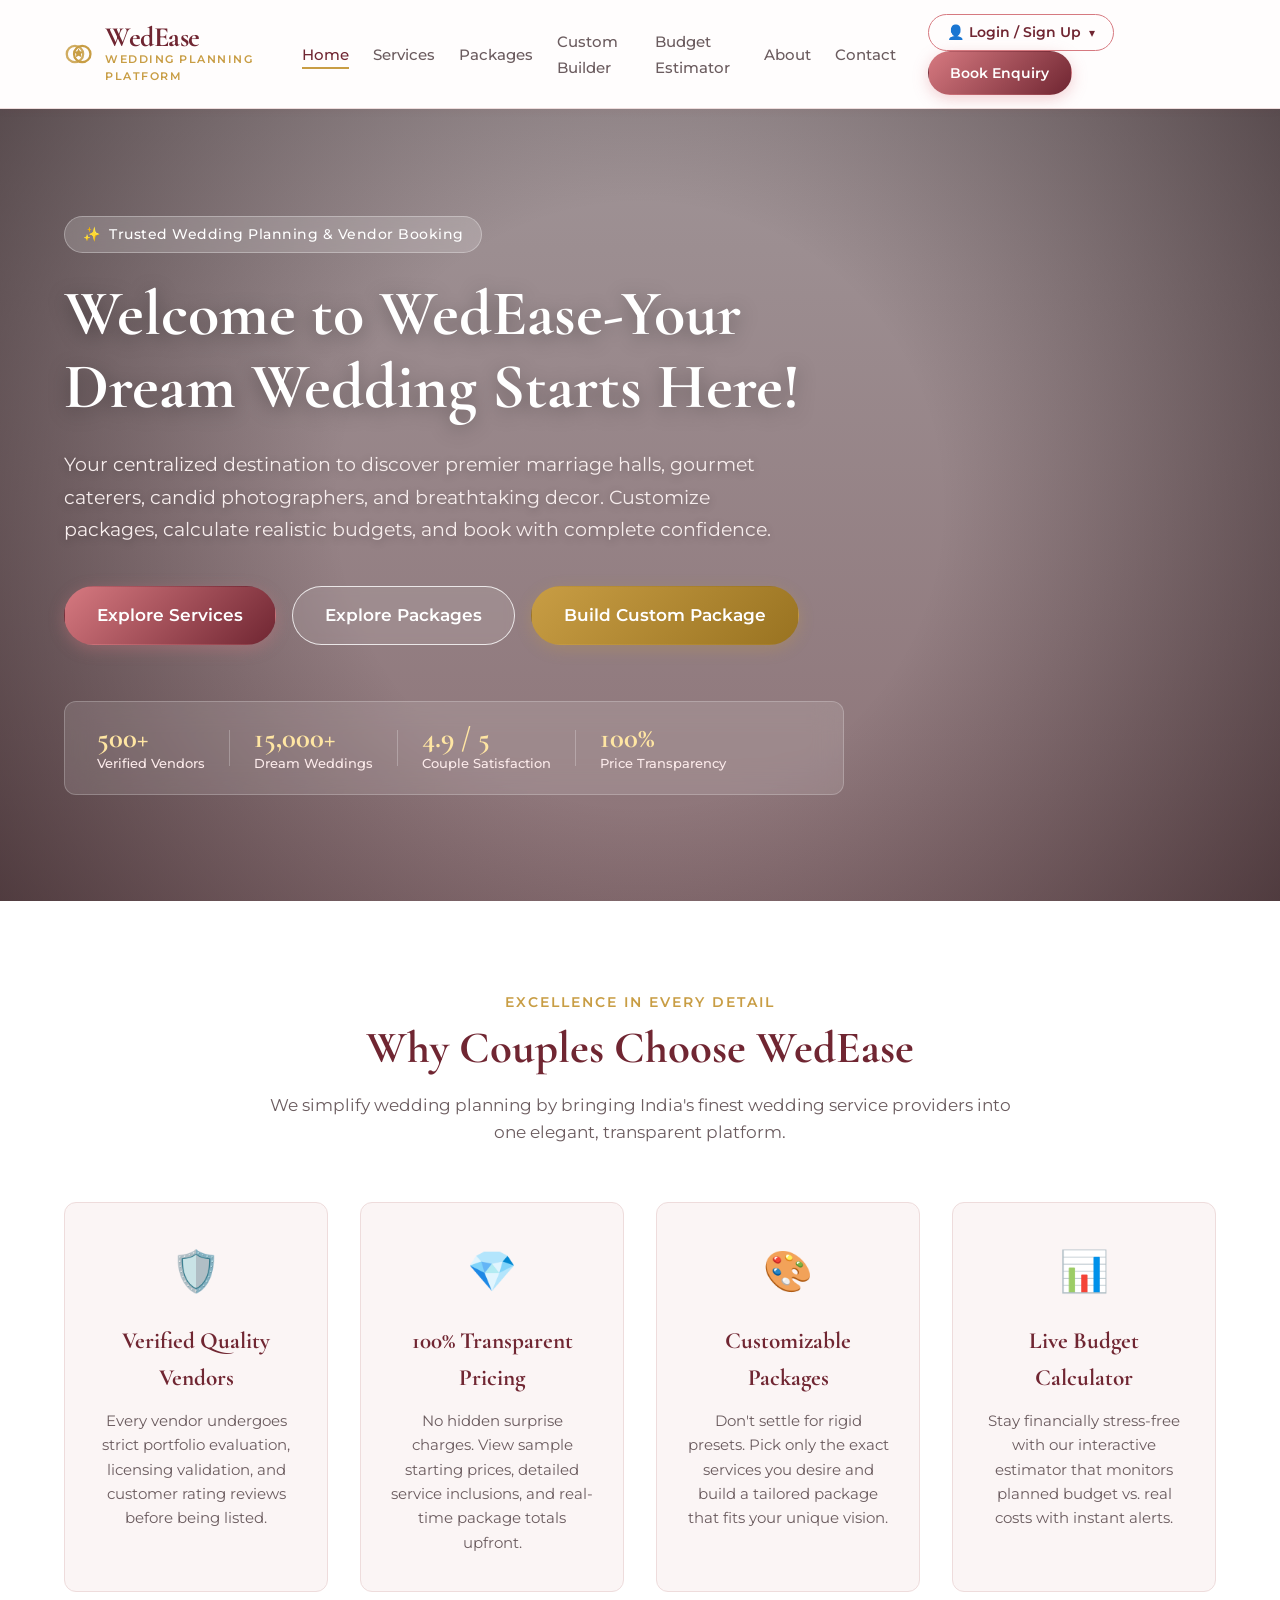
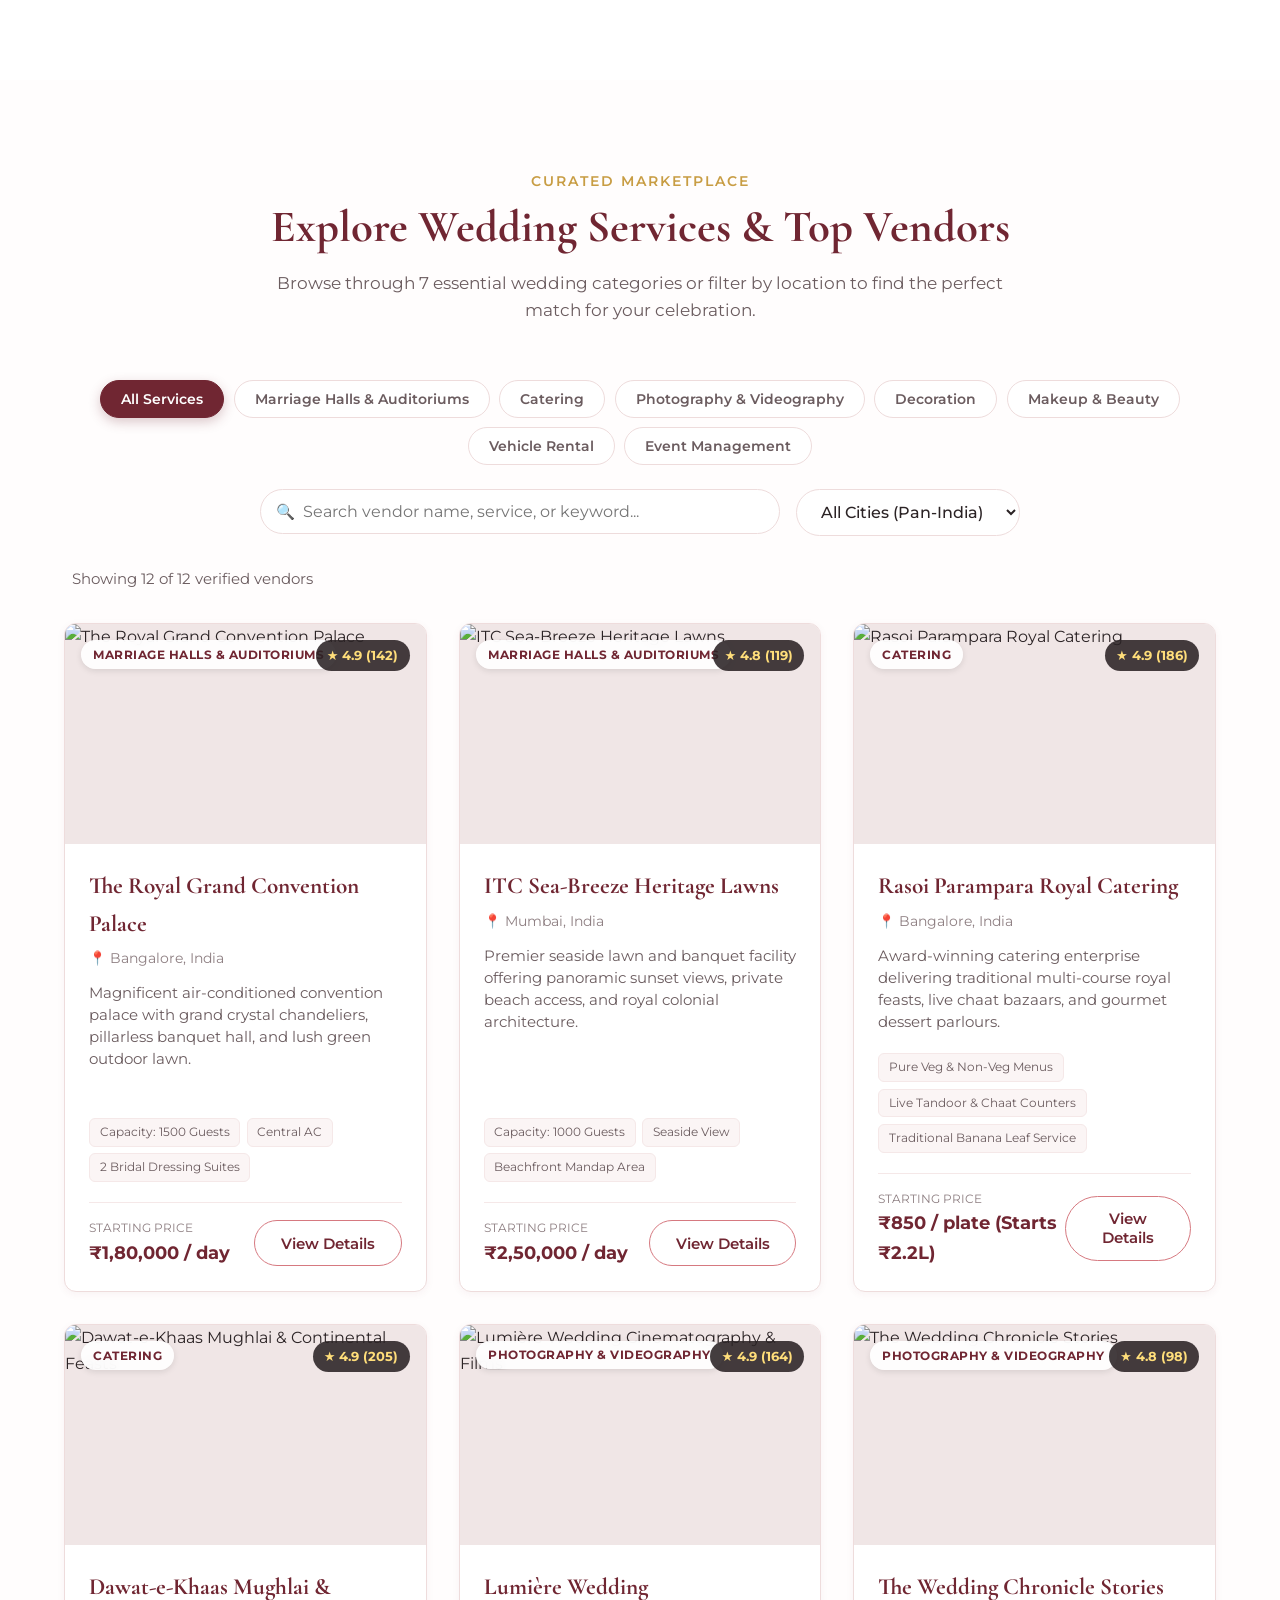
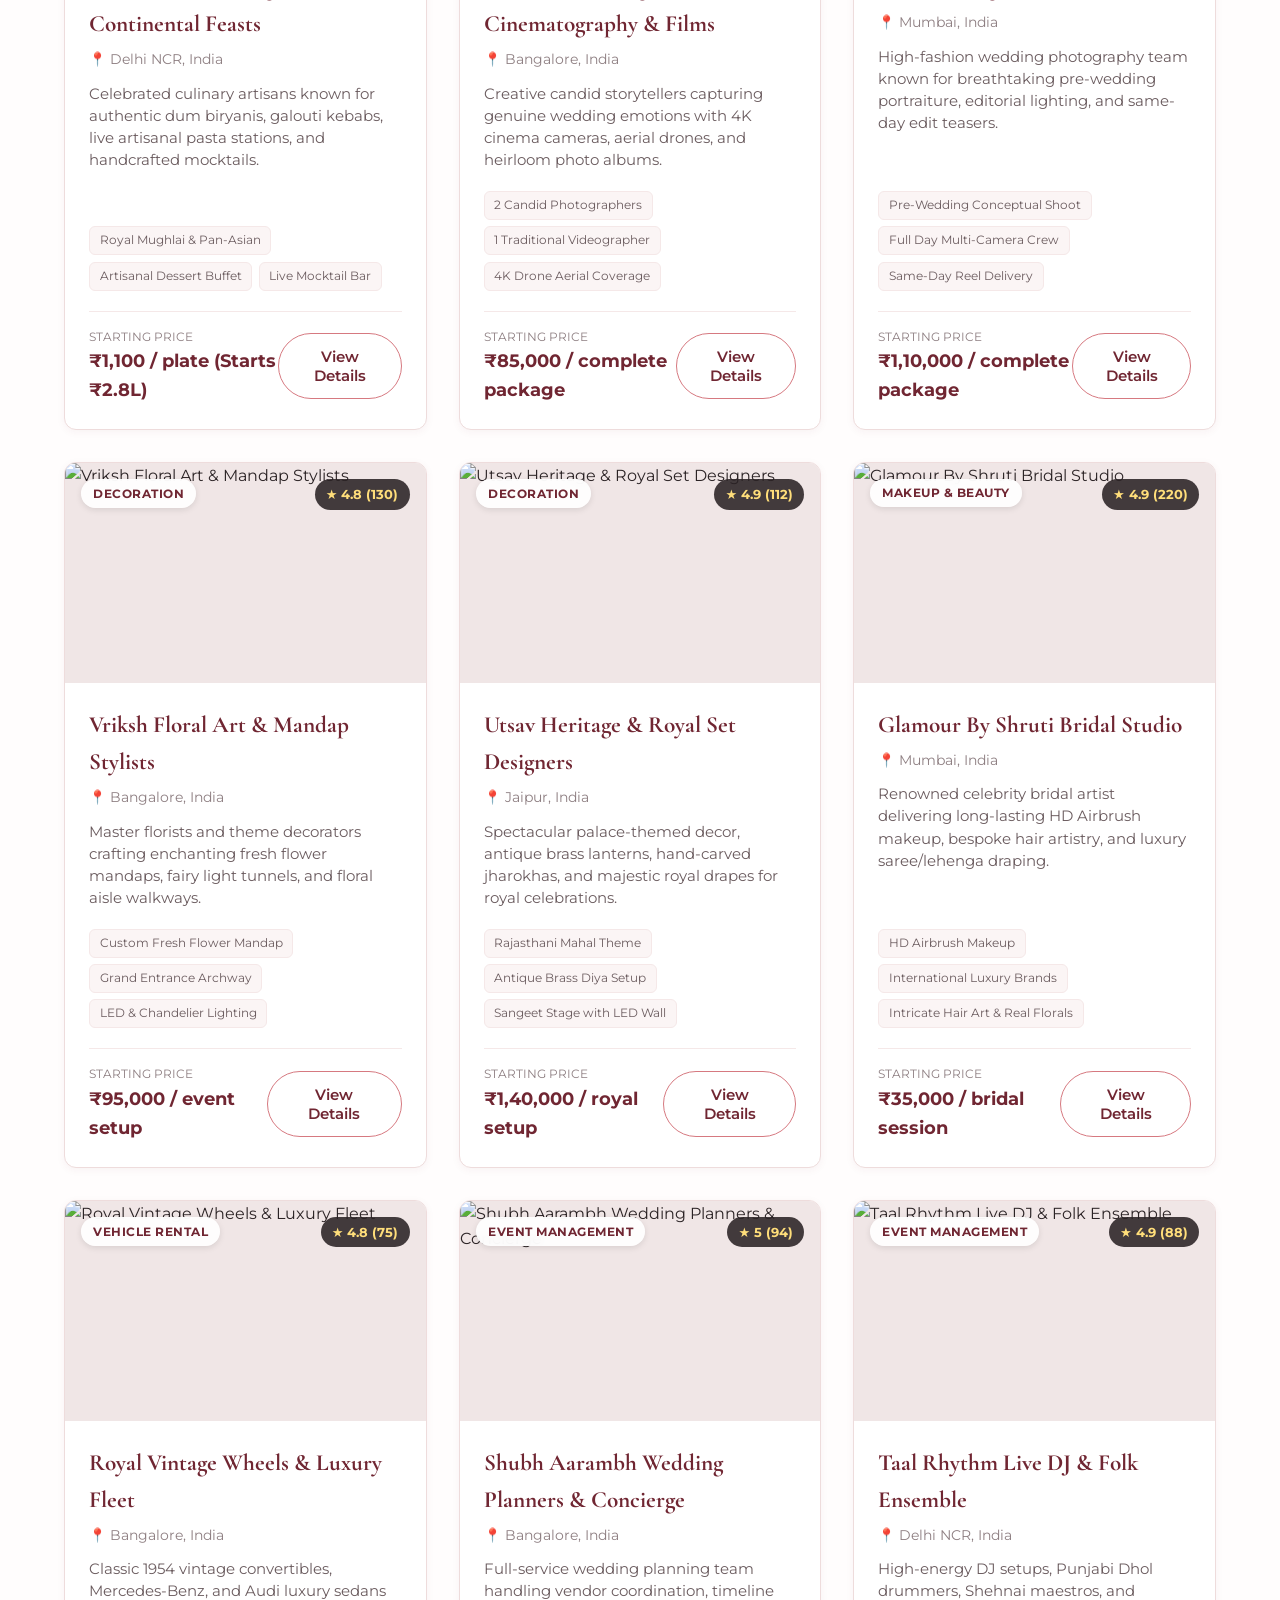
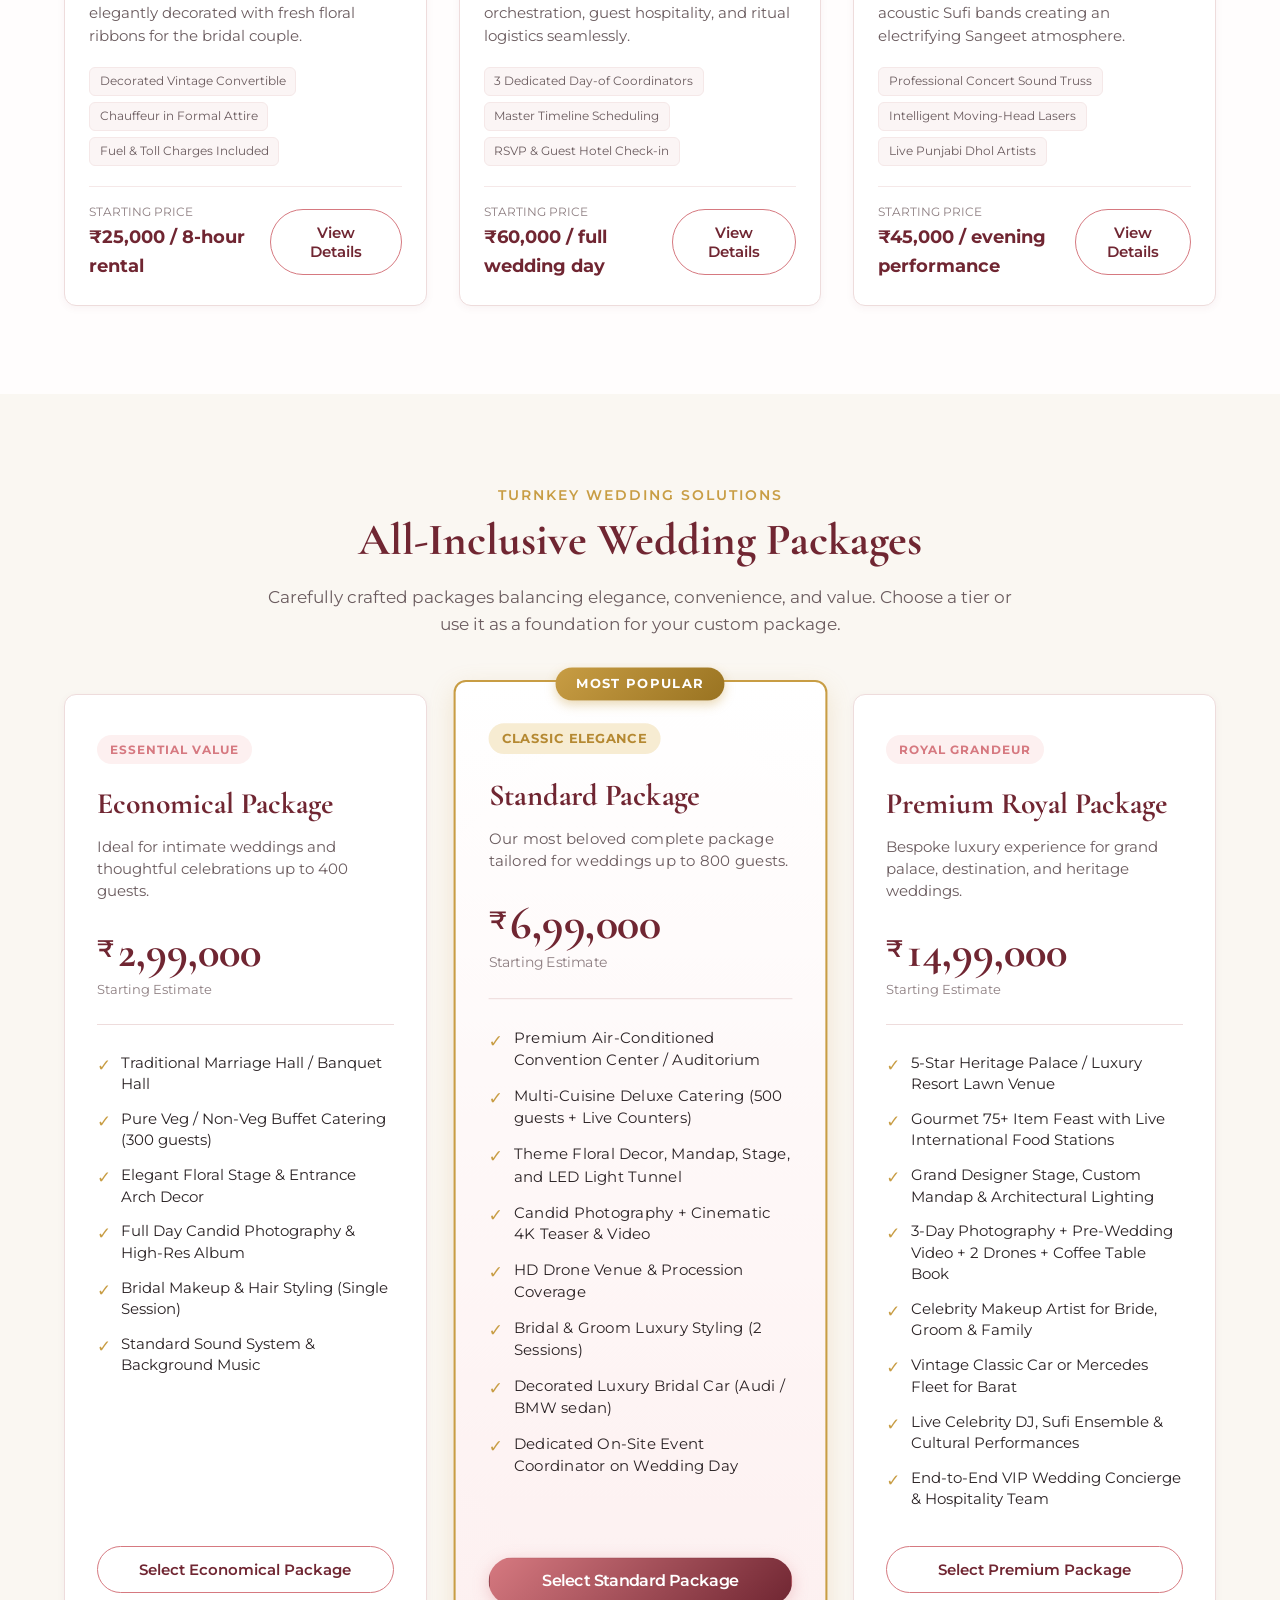
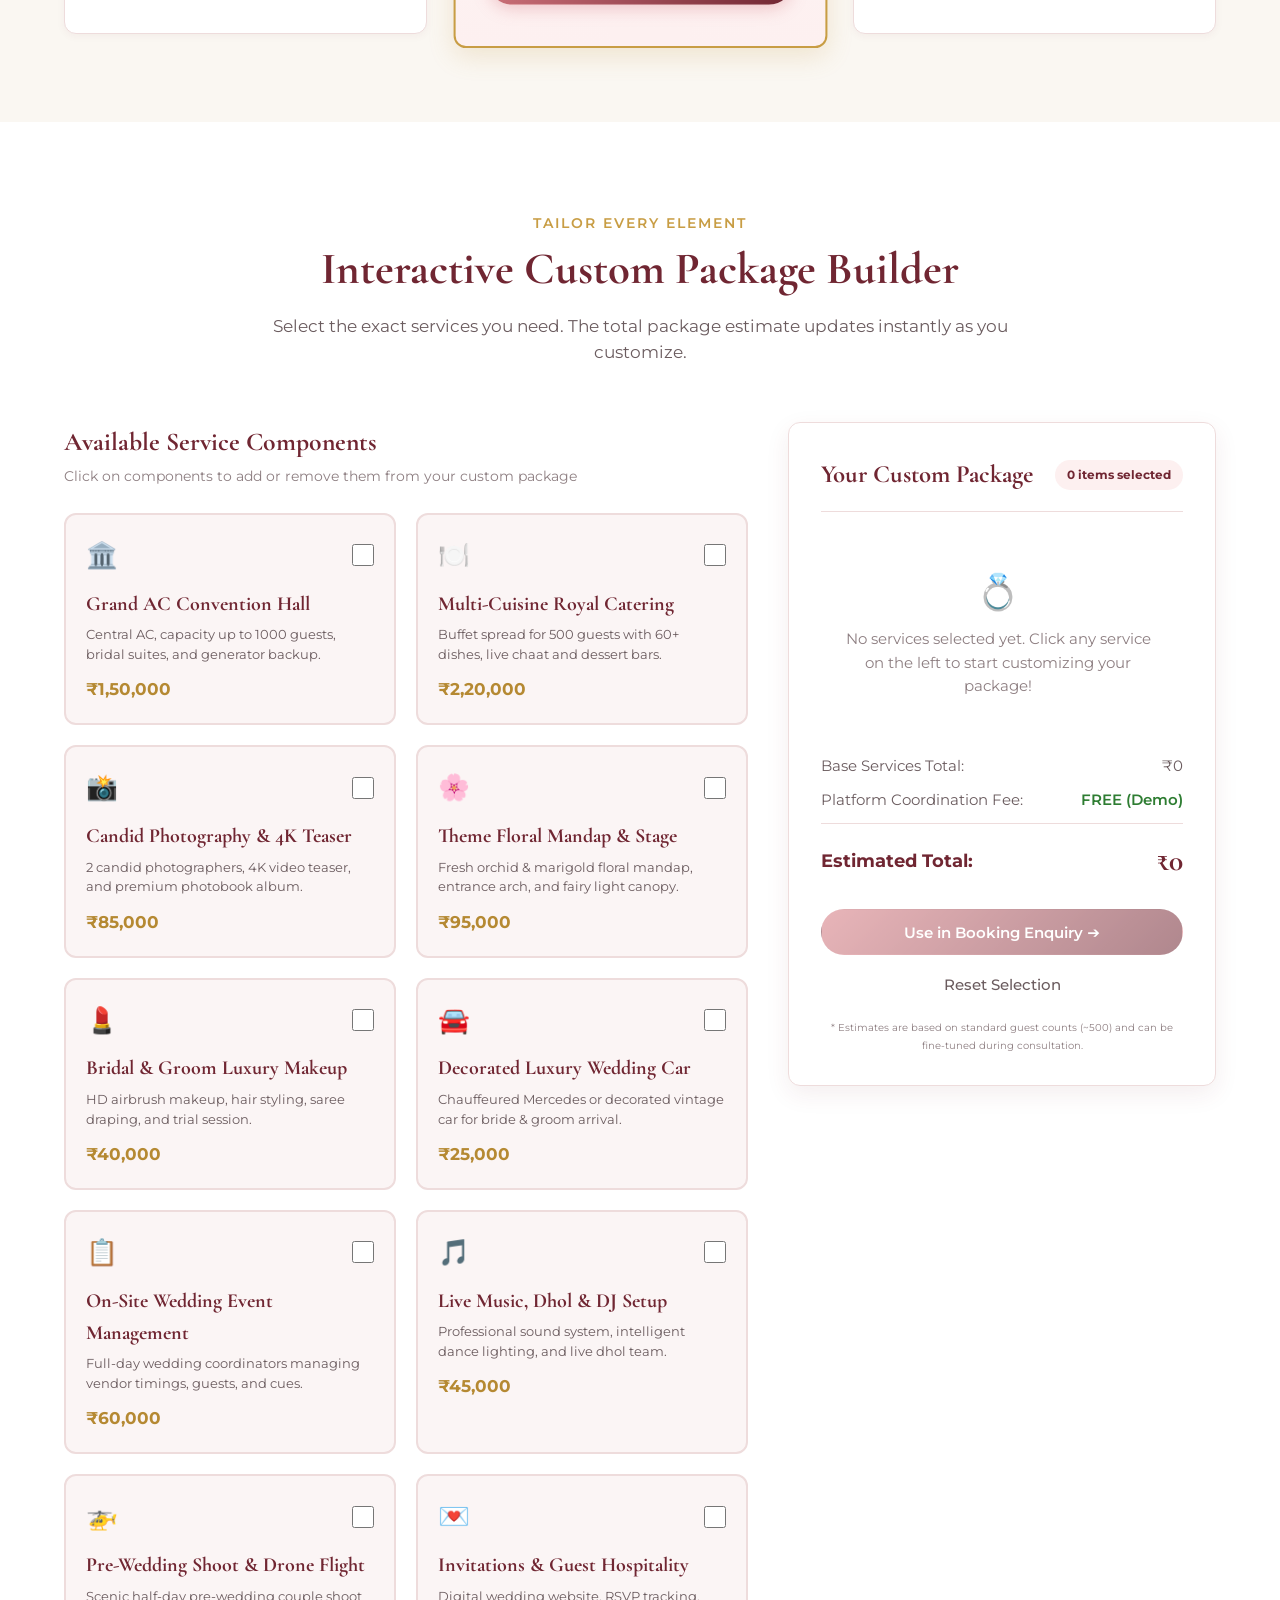
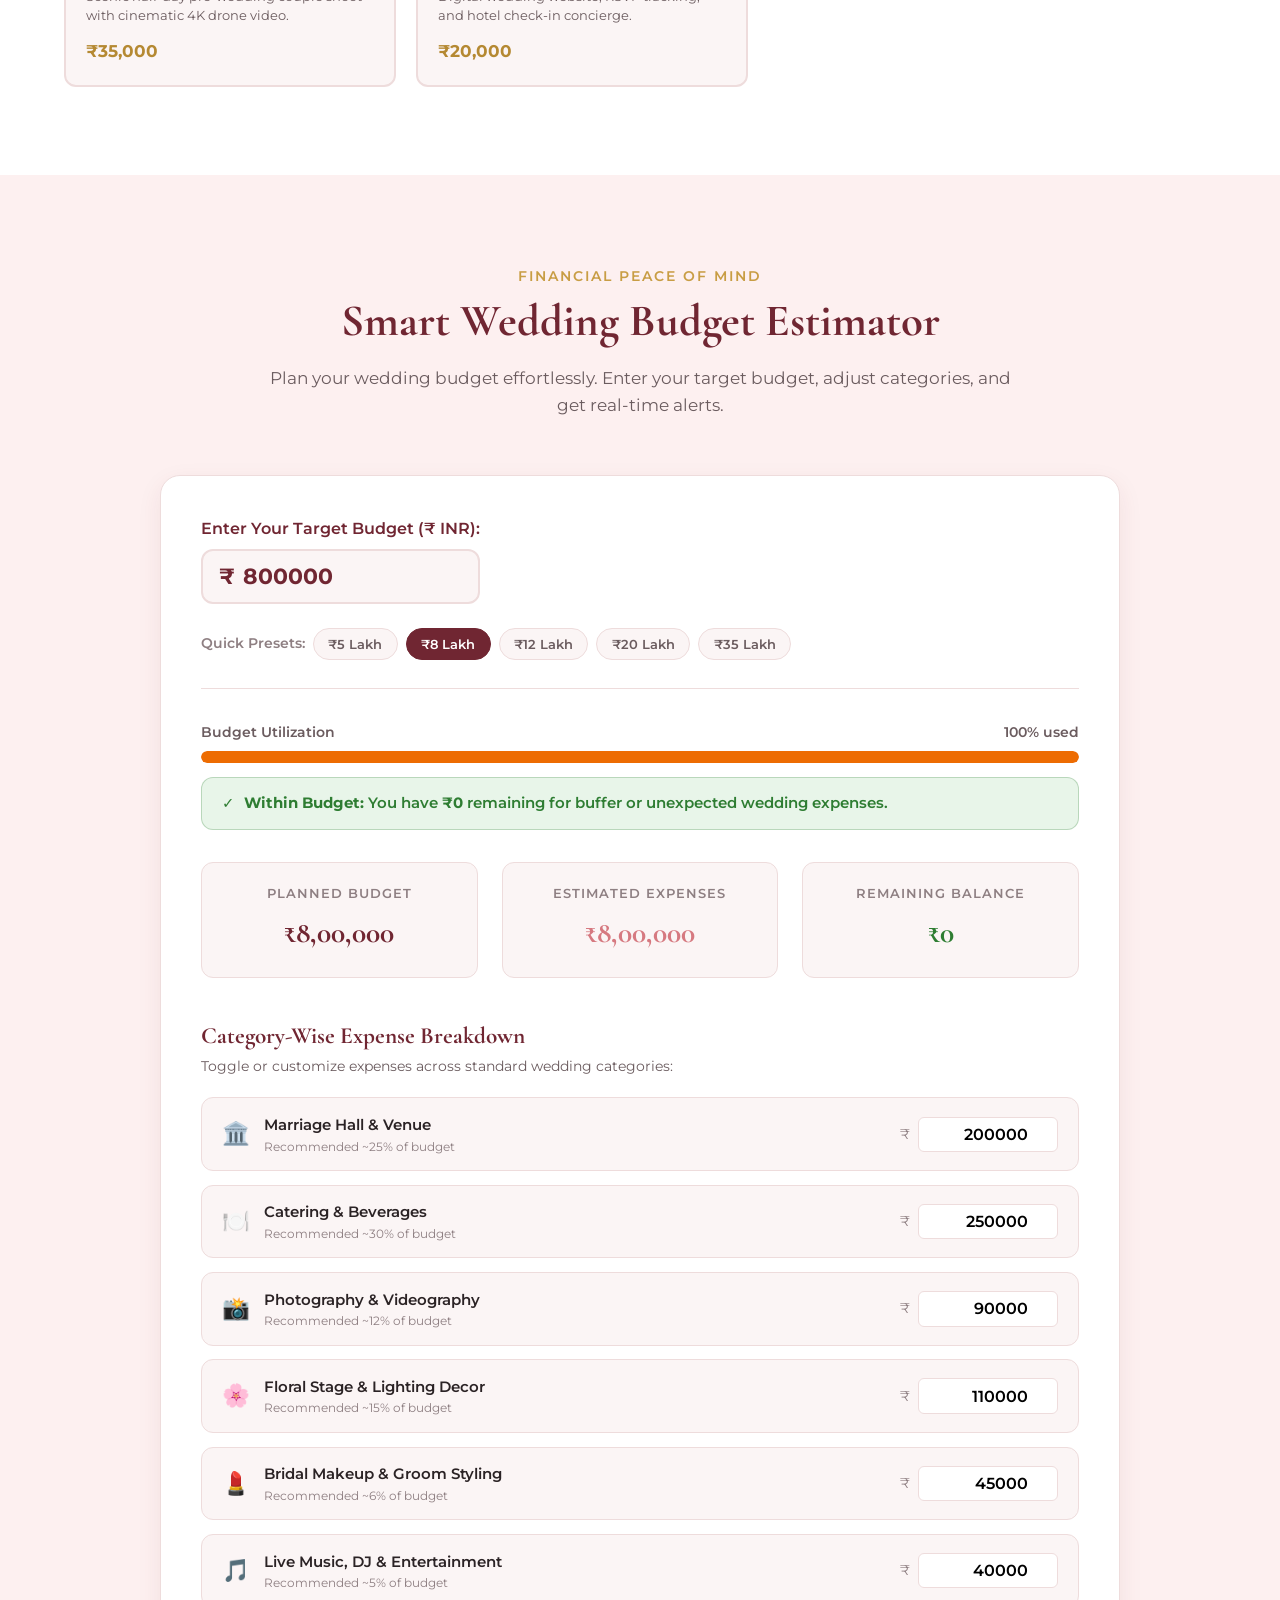
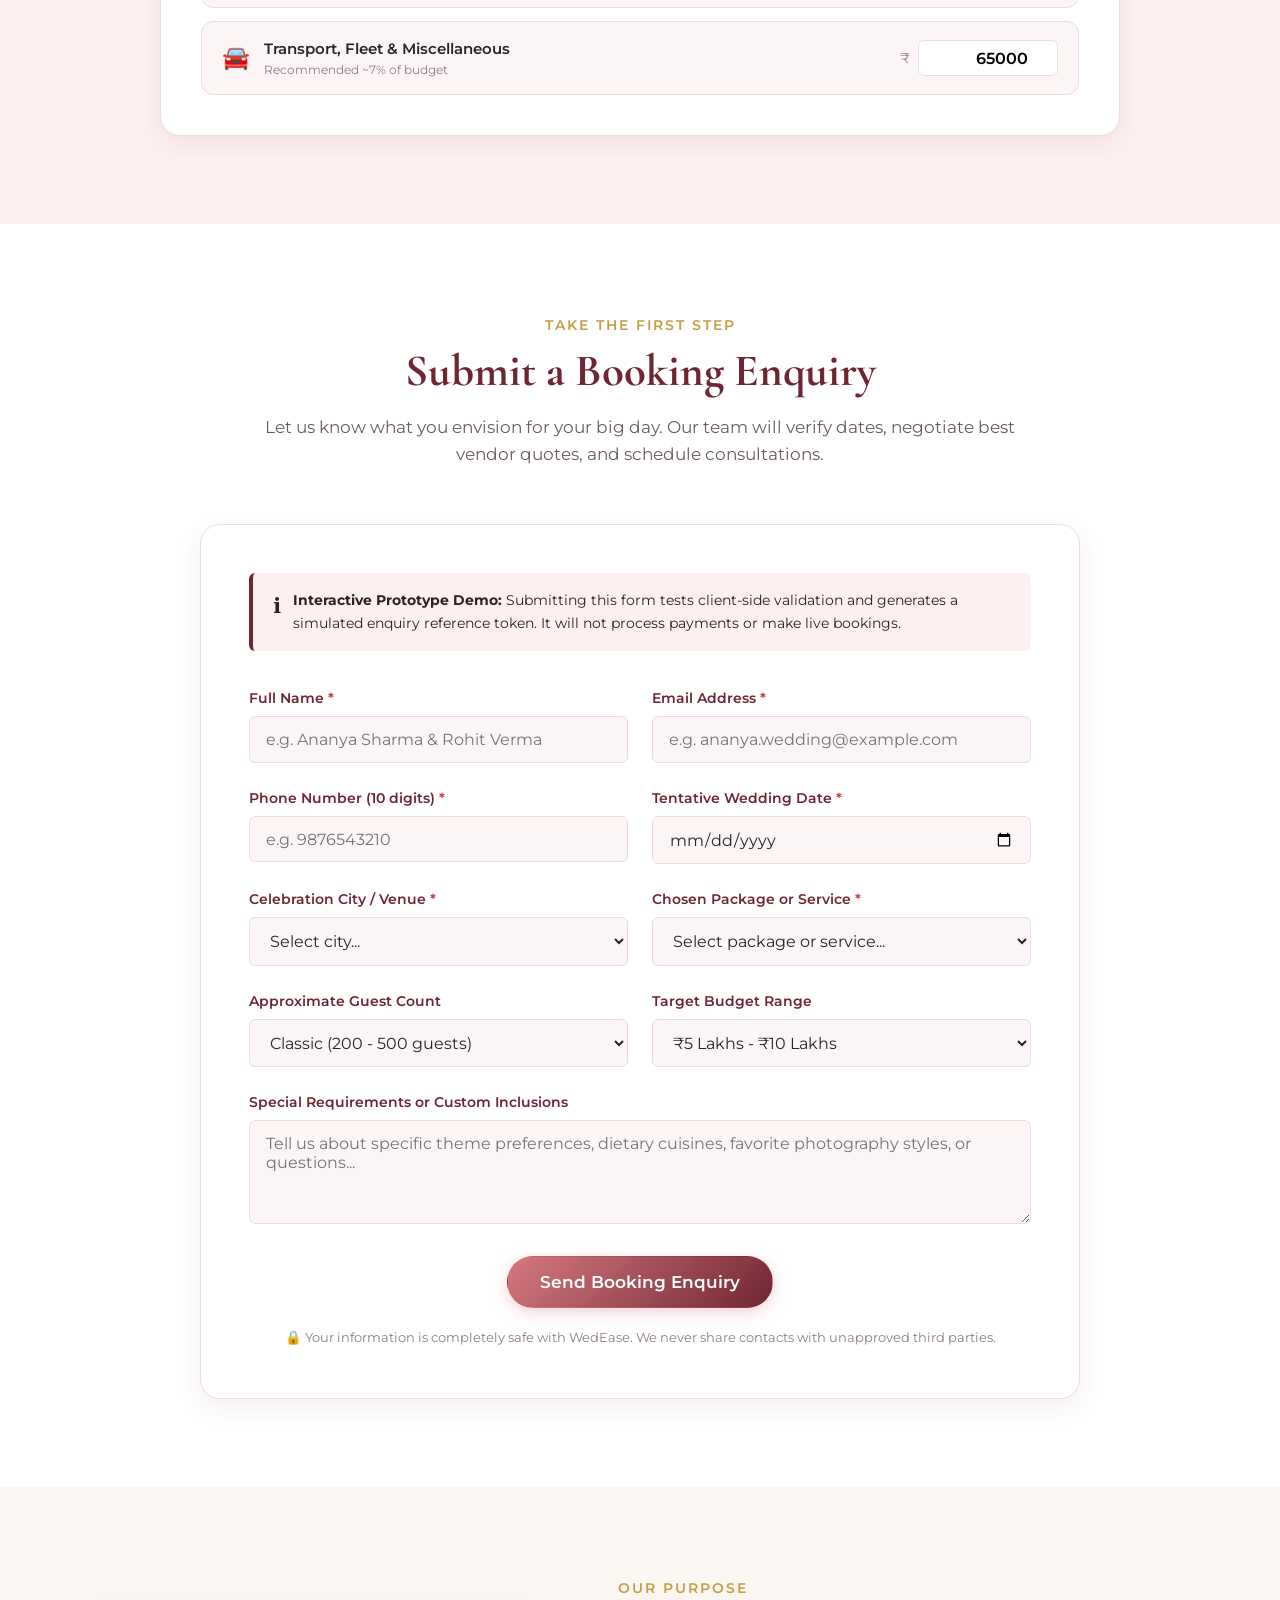
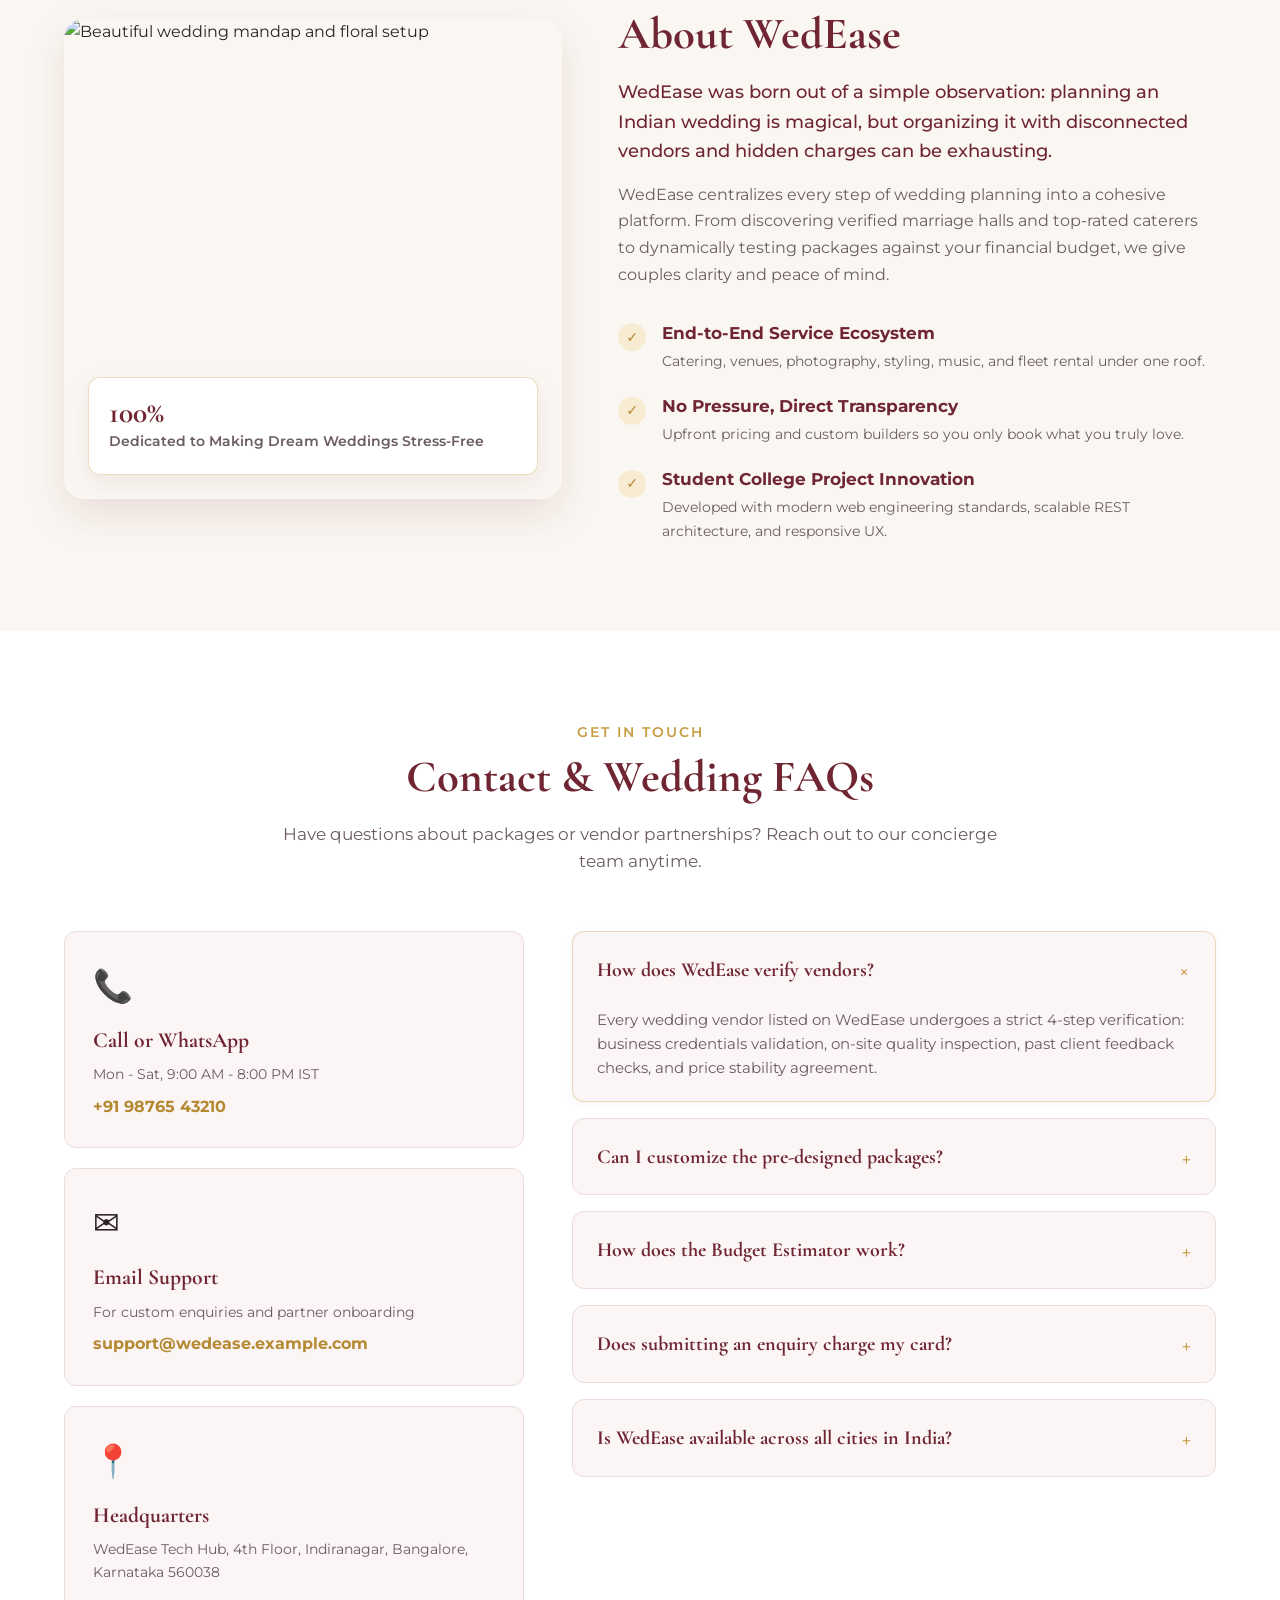
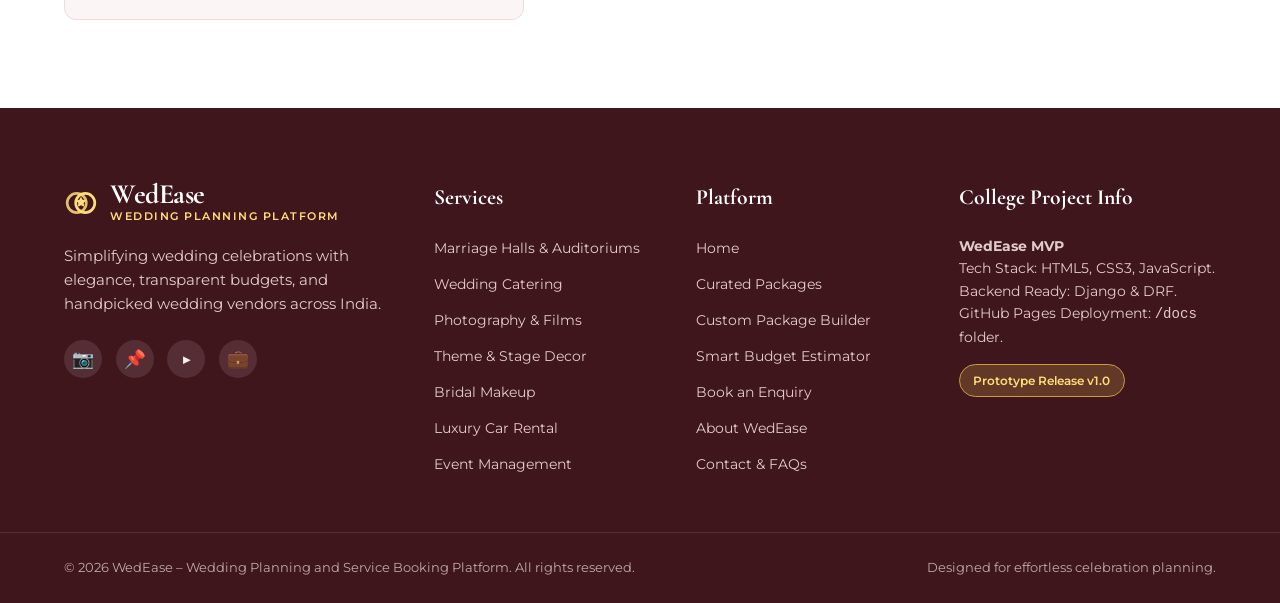
==== commit 9822842c: "Test automatic deployment" ====
--- a/docs/index.html
+++ b/docs/index.html
@@ -1,19 +1,24 @@
 <!DOCTYPE html>
 <html lang="en">
+
 <head>
   <meta charset="UTF-8">
   <meta name="viewport" content="width=device-width, initial-scale=1.0">
-  <meta name="description" content="WedEase - Centralized Wedding Planning and Service Booking Platform. Discover verified vendors, customize packages, estimate budgets, and manage bookings.">
+  <meta name="description"
+    content="WedEase - Centralized Wedding Planning and Service Booking Platform. Discover verified vendors, customize packages, estimate budgets, and manage bookings.">
   <title>WedEase | Wedding Planning & Service Booking Platform</title>
-  
+
   <!-- Google Fonts: Cormorant Garamond & Montserrat -->
   <link rel="preconnect" href="https://fonts.googleapis.com">
   <link rel="preconnect" href="https://fonts.gstatic.com" crossorigin>
-  <link href="https://fonts.googleapis.com/css2?family=Cormorant+Garamond:ital,wght@0,500;0,600;0,700;1,400&family=Montserrat:wght@300;400;500;600;700&display=swap" rel="stylesheet">
-  
+  <link
+    href="https://fonts.googleapis.com/css2?family=Cormorant+Garamond:ital,wght@0,500;0,600;0,700;1,400&family=Montserrat:wght@300;400;500;600;700&display=swap"
+    rel="stylesheet">
+
   <!-- Stylesheet -->
   <link rel="stylesheet" href="style.css">
 </head>
+
 <body>
 
   <!-- Navigation Bar -->
@@ -21,9 +26,10 @@
     <div class="nav-container">
       <a href="#home" class="brand-logo" aria-label="WedEase Home">
         <svg class="brand-icon" viewBox="0 0 32 32" fill="none" xmlns="http://www.w3.org/2000/svg" aria-hidden="true">
-          <circle cx="12" cy="16" r="9" stroke="currentColor" stroke-width="2.5" opacity="0.85"/>
-          <circle cx="20" cy="16" r="9" stroke="currentColor" stroke-width="2.5"/>
-          <path d="M16 10L17.5 13L21 13.5L18.5 16L19 19.5L16 18L13 19.5L13.5 16L11 13.5L14.5 13L16 10Z" fill="currentColor"/>
+          <circle cx="12" cy="16" r="9" stroke="currentColor" stroke-width="2.5" opacity="0.85" />
+          <circle cx="20" cy="16" r="9" stroke="currentColor" stroke-width="2.5" />
+          <path d="M16 10L17.5 13L21 13.5L18.5 16L19 19.5L16 18L13 19.5L13.5 16L11 13.5L14.5 13L16 10Z"
+            fill="currentColor" />
         </svg>
         <div class="brand-text">
           <span class="brand-name">WedEase</span>
@@ -45,7 +51,8 @@
         <div class="nav-cta-wrapper" id="navAuthSection">
           <!-- Auth Dropdown (populated/updated by auth.js) -->
           <div class="auth-dropdown-wrapper" id="authDropdownWrapper">
-            <button type="button" class="btn btn-outline nav-auth-btn" id="authDropdownBtn" aria-expanded="false" aria-haspopup="true">
+            <button type="button" class="btn btn-outline nav-auth-btn" id="authDropdownBtn" aria-expanded="false"
+              aria-haspopup="true">
               <span>👤 Login / Sign Up</span>
               <span class="dropdown-arrow">▾</span>
             </button>
@@ -79,7 +86,8 @@
       </nav>
 
       <!-- Mobile Hamburger Button -->
-      <button class="hamburger-btn" id="hamburgerBtn" aria-label="Toggle navigation menu" aria-expanded="false" aria-controls="navMenu">
+      <button class="hamburger-btn" id="hamburgerBtn" aria-label="Toggle navigation menu" aria-expanded="false"
+        aria-controls="navMenu">
         <span class="bar"></span>
         <span class="bar"></span>
         <span class="bar"></span>
@@ -96,9 +104,10 @@
           <div class="hero-badge">
             <span class="sparkle-icon">✨</span> Trusted Wedding Planning & Vendor Booking
           </div>
-          <h1 class="hero-title">Plan Your Perfect Wedding with WedEase</h1>
+          <h1 class="hero-title">Welcome to WedEase-Your Dream Wedding Starts Here!</h1>
           <p class="hero-description">
-            Your centralized destination to discover premier marriage halls, gourmet caterers, candid photographers, and breathtaking decor. Customize packages, calculate realistic budgets, and book with complete confidence.
+            Your centralized destination to discover premier marriage halls, gourmet caterers, candid photographers, and
+            breathtaking decor. Customize packages, calculate realistic budgets, and book with complete confidence.
           </p>
           <div class="hero-actions">
             <a href="#services" class="btn btn-primary btn-lg">Explore Services</a>
@@ -138,29 +147,34 @@
         <div class="section-header text-center">
           <span class="section-subtitle">Excellence In Every Detail</span>
           <h2 class="section-title">Why Couples Choose WedEase</h2>
-          <p class="section-desc">We simplify wedding planning by bringing India's finest wedding service providers into one elegant, transparent platform.</p>
+          <p class="section-desc">We simplify wedding planning by bringing India's finest wedding service providers into
+            one elegant, transparent platform.</p>
         </div>
 
         <div class="features-grid">
           <div class="feature-card">
             <div class="feature-icon-box">🛡️</div>
             <h3 class="feature-title">Verified Quality Vendors</h3>
-            <p class="feature-text">Every vendor undergoes strict portfolio evaluation, licensing validation, and customer rating reviews before being listed.</p>
+            <p class="feature-text">Every vendor undergoes strict portfolio evaluation, licensing validation, and
+              customer rating reviews before being listed.</p>
           </div>
           <div class="feature-card">
             <div class="feature-icon-box">💎</div>
             <h3 class="feature-title">100% Transparent Pricing</h3>
-            <p class="feature-text">No hidden surprise charges. View sample starting prices, detailed service inclusions, and real-time package totals upfront.</p>
+            <p class="feature-text">No hidden surprise charges. View sample starting prices, detailed service
+              inclusions, and real-time package totals upfront.</p>
           </div>
           <div class="feature-card">
             <div class="feature-icon-box">🎨</div>
             <h3 class="feature-title">Customizable Packages</h3>
-            <p class="feature-text">Don't settle for rigid presets. Pick only the exact services you desire and build a tailored package that fits your unique vision.</p>
+            <p class="feature-text">Don't settle for rigid presets. Pick only the exact services you desire and build a
+              tailored package that fits your unique vision.</p>
           </div>
           <div class="feature-card">
             <div class="feature-icon-box">📊</div>
             <h3 class="feature-title">Live Budget Calculator</h3>
-            <p class="feature-text">Stay financially stress-free with our interactive estimator that monitors planned budget vs. real costs with instant alerts.</p>
+            <p class="feature-text">Stay financially stress-free with our interactive estimator that monitors planned
+              budget vs. real costs with instant alerts.</p>
           </div>
         </div>
       </div>
@@ -172,7 +186,8 @@
         <div class="section-header text-center">
           <span class="section-subtitle">Curated Marketplace</span>
           <h2 class="section-title">Explore Wedding Services & Top Vendors</h2>
-          <p class="section-desc">Browse through 7 essential wedding categories or filter by location to find the perfect match for your celebration.</p>
+          <p class="section-desc">Browse through 7 essential wedding categories or filter by location to find the
+            perfect match for your celebration.</p>
         </div>
 
         <!-- Filter Controls -->
@@ -180,20 +195,24 @@
           <!-- Category Filter Pills -->
           <div class="category-pills" id="categoryFilter" role="tablist" aria-label="Service Category Filters">
             <button class="pill-btn active" data-category="all" role="tab" aria-selected="true">All Services</button>
-            <button class="pill-btn" data-category="venue" role="tab" aria-selected="false">Marriage Halls & Auditoriums</button>
+            <button class="pill-btn" data-category="venue" role="tab" aria-selected="false">Marriage Halls &
+              Auditoriums</button>
             <button class="pill-btn" data-category="catering" role="tab" aria-selected="false">Catering</button>
-            <button class="pill-btn" data-category="photography" role="tab" aria-selected="false">Photography & Videography</button>
+            <button class="pill-btn" data-category="photography" role="tab" aria-selected="false">Photography &
+              Videography</button>
             <button class="pill-btn" data-category="decoration" role="tab" aria-selected="false">Decoration</button>
             <button class="pill-btn" data-category="makeup" role="tab" aria-selected="false">Makeup & Beauty</button>
             <button class="pill-btn" data-category="vehicle" role="tab" aria-selected="false">Vehicle Rental</button>
-            <button class="pill-btn" data-category="event-management" role="tab" aria-selected="false">Event Management</button>
+            <button class="pill-btn" data-category="event-management" role="tab" aria-selected="false">Event
+              Management</button>
           </div>
 
           <!-- Search and City Filter Bar -->
           <div class="filter-search-bar">
             <div class="search-input-wrap">
               <span class="search-icon" aria-hidden="true">🔍</span>
-              <input type="text" id="vendorSearchInput" placeholder="Search vendor name, service, or keyword..." aria-label="Search vendors">
+              <input type="text" id="vendorSearchInput" placeholder="Search vendor name, service, or keyword..."
+                aria-label="Search vendors">
             </div>
             <div class="city-select-wrap">
               <label for="cityFilterSelect" class="sr-only">Filter by City</label>
@@ -231,7 +250,8 @@
         <div class="section-header text-center">
           <span class="section-subtitle">Turnkey Wedding Solutions</span>
           <h2 class="section-title">All-Inclusive Wedding Packages</h2>
-          <p class="section-desc">Carefully crafted packages balancing elegance, convenience, and value. Choose a tier or use it as a foundation for your custom package.</p>
+          <p class="section-desc">Carefully crafted packages balancing elegance, convenience, and value. Choose a tier
+            or use it as a foundation for your custom package.</p>
         </div>
 
         <div class="packages-grid">
@@ -253,7 +273,8 @@
               <li><span class="check-icon">✓</span> Bridal Makeup & Hair Styling (Single Session)</li>
               <li><span class="check-icon">✓</span> Standard Sound System & Background Music</li>
             </ul>
-            <button class="btn btn-outline btn-block select-package-btn" data-package-name="Economical Package" data-package-price="299000">
+            <button class="btn btn-outline btn-block select-package-btn" data-package-name="Economical Package"
+              data-package-price="299000">
               Select Economical Package
             </button>
           </div>
@@ -279,7 +300,8 @@
               <li><span class="check-icon">✓</span> Decorated Luxury Bridal Car (Audi / BMW sedan)</li>
               <li><span class="check-icon">✓</span> Dedicated On-Site Event Coordinator on Wedding Day</li>
             </ul>
-            <button class="btn btn-primary btn-block select-package-btn" data-package-name="Standard Package" data-package-price="699000">
+            <button class="btn btn-primary btn-block select-package-btn" data-package-name="Standard Package"
+              data-package-price="699000">
               Select Standard Package
             </button>
           </div>
@@ -288,7 +310,8 @@
           <div class="package-card" data-package="premium">
             <div class="package-tier-badge">Royal Grandeur</div>
             <h3 class="package-name">Premium Royal Package</h3>
-            <p class="package-tagline">Bespoke luxury experience for grand palace, destination, and heritage weddings.</p>
+            <p class="package-tagline">Bespoke luxury experience for grand palace, destination, and heritage weddings.
+            </p>
             <div class="package-price">
               <span class="currency">₹</span>
               <span class="amount">14,99,000</span>
@@ -298,13 +321,15 @@
               <li><span class="check-icon">✓</span> 5-Star Heritage Palace / Luxury Resort Lawn Venue</li>
               <li><span class="check-icon">✓</span> Gourmet 75+ Item Feast with Live International Food Stations</li>
               <li><span class="check-icon">✓</span> Grand Designer Stage, Custom Mandap & Architectural Lighting</li>
-              <li><span class="check-icon">✓</span> 3-Day Photography + Pre-Wedding Video + 2 Drones + Coffee Table Book</li>
+              <li><span class="check-icon">✓</span> 3-Day Photography + Pre-Wedding Video + 2 Drones + Coffee Table Book
+              </li>
               <li><span class="check-icon">✓</span> Celebrity Makeup Artist for Bride, Groom & Family</li>
               <li><span class="check-icon">✓</span> Vintage Classic Car or Mercedes Fleet for Barat</li>
               <li><span class="check-icon">✓</span> Live Celebrity DJ, Sufi Ensemble & Cultural Performances</li>
               <li><span class="check-icon">✓</span> End-to-End VIP Wedding Concierge & Hospitality Team</li>
             </ul>
-            <button class="btn btn-outline btn-block select-package-btn" data-package-name="Premium Royal Package" data-package-price="1499000">
+            <button class="btn btn-outline btn-block select-package-btn" data-package-name="Premium Royal Package"
+              data-package-price="1499000">
               Select Premium Package
             </button>
           </div>
@@ -318,7 +343,8 @@
         <div class="section-header text-center">
           <span class="section-subtitle">Tailor Every Element</span>
           <h2 class="section-title">Interactive Custom Package Builder</h2>
-          <p class="section-desc">Select the exact services you need. The total package estimate updates instantly as you customize.</p>
+          <p class="section-desc">Select the exact services you need. The total package estimate updates instantly as
+            you customize.</p>
         </div>
 
         <div class="builder-layout">
@@ -379,7 +405,8 @@
               </div>
 
               <p class="builder-note">
-                <small>* Estimates are based on standard guest counts (~500) and can be fine-tuned during consultation.</small>
+                <small>* Estimates are based on standard guest counts (~500) and can be fine-tuned during
+                  consultation.</small>
               </p>
             </div>
           </div>
@@ -393,7 +420,8 @@
         <div class="section-header text-center">
           <span class="section-subtitle">Financial Peace of Mind</span>
           <h2 class="section-title">Smart Wedding Budget Estimator</h2>
-          <p class="section-desc">Plan your wedding budget effortlessly. Enter your target budget, adjust categories, and get real-time alerts.</p>
+          <p class="section-desc">Plan your wedding budget effortlessly. Enter your target budget, adjust categories,
+            and get real-time alerts.</p>
         </div>
 
         <div class="budget-card">
@@ -403,7 +431,8 @@
               <label for="plannedBudgetInput" class="budget-label">Enter Your Target Budget (₹ INR):</label>
               <div class="currency-input-wrap">
                 <span class="currency-symbol">₹</span>
-                <input type="number" id="plannedBudgetInput" min="50000" step="10000" value="800000" placeholder="e.g. 800000">
+                <input type="number" id="plannedBudgetInput" min="50000" step="10000" value="800000"
+                  placeholder="e.g. 800000">
               </div>
             </div>
 
@@ -469,7 +498,8 @@
         <div class="section-header text-center">
           <span class="section-subtitle">Take The First Step</span>
           <h2 class="section-title">Submit a Booking Enquiry</h2>
-          <p class="section-desc">Let us know what you envision for your big day. Our team will verify dates, negotiate best vendor quotes, and schedule consultations.</p>
+          <p class="section-desc">Let us know what you envision for your big day. Our team will verify dates, negotiate
+            best vendor quotes, and schedule consultations.</p>
         </div>
 
         <div class="enquiry-card">
@@ -477,7 +507,8 @@
           <div class="demo-notice-banner" role="alert">
             <span class="notice-icon">ℹ️</span>
             <div class="notice-text">
-              <strong>Interactive Prototype Demo:</strong> Submitting this form tests client-side validation and generates a simulated enquiry reference token. It will not process payments or make live bookings.
+              <strong>Interactive Prototype Demo:</strong> Submitting this form tests client-side validation and
+              generates a simulated enquiry reference token. It will not process payments or make live bookings.
             </div>
           </div>
 
@@ -487,34 +518,40 @@
               <!-- Full Name -->
               <div class="form-group">
                 <label for="custName" class="form-label">Full Name <span class="required">*</span></label>
-                <input type="text" id="custName" name="custName" class="form-control" placeholder="e.g. Ananya Sharma & Rohit Verma" required>
+                <input type="text" id="custName" name="custName" class="form-control"
+                  placeholder="e.g. Ananya Sharma & Rohit Verma" required>
                 <div class="invalid-feedback" id="nameError">Please enter your full name.</div>
               </div>
 
               <!-- Email -->
               <div class="form-group">
                 <label for="custEmail" class="form-label">Email Address <span class="required">*</span></label>
-                <input type="email" id="custEmail" name="custEmail" class="form-control" placeholder="e.g. ananya.wedding@example.com" required>
+                <input type="email" id="custEmail" name="custEmail" class="form-control"
+                  placeholder="e.g. ananya.wedding@example.com" required>
                 <div class="invalid-feedback" id="emailError">Please enter a valid email address.</div>
               </div>
 
               <!-- Phone Number -->
               <div class="form-group">
-                <label for="custPhone" class="form-label">Phone Number (10 digits) <span class="required">*</span></label>
-                <input type="tel" id="custPhone" name="custPhone" class="form-control" placeholder="e.g. 9876543210" pattern="[0-9]{10}" required>
+                <label for="custPhone" class="form-label">Phone Number (10 digits) <span
+                    class="required">*</span></label>
+                <input type="tel" id="custPhone" name="custPhone" class="form-control" placeholder="e.g. 9876543210"
+                  pattern="[0-9]{10}" required>
                 <div class="invalid-feedback" id="phoneError">Please enter a valid 10-digit mobile number.</div>
               </div>
 
               <!-- Wedding Date -->
               <div class="form-group">
-                <label for="weddingDate" class="form-label">Tentative Wedding Date <span class="required">*</span></label>
+                <label for="weddingDate" class="form-label">Tentative Wedding Date <span
+                    class="required">*</span></label>
                 <input type="date" id="weddingDate" name="weddingDate" class="form-control" required>
                 <div class="invalid-feedback" id="dateError">Please choose a valid wedding date.</div>
               </div>
 
               <!-- Event City / Location -->
               <div class="form-group">
-                <label for="eventLocation" class="form-label">Celebration City / Venue <span class="required">*</span></label>
+                <label for="eventLocation" class="form-label">Celebration City / Venue <span
+                    class="required">*</span></label>
                 <select id="eventLocation" name="eventLocation" class="form-control" required>
                   <option value="">Select city...</option>
                   <option value="Bangalore">Bangalore</option>
@@ -533,7 +570,8 @@
 
               <!-- Selected Package or Service -->
               <div class="form-group">
-                <label for="selectedPackageOrService" class="form-label">Chosen Package or Service <span class="required">*</span></label>
+                <label for="selectedPackageOrService" class="form-label">Chosen Package or Service <span
+                    class="required">*</span></label>
                 <select id="selectedPackageOrService" name="selectedPackageOrService" class="form-control" required>
                   <option value="">Select package or service...</option>
                   <optgroup label="Curated Packages">
@@ -580,7 +618,8 @@
               <!-- Additional Requirements / Notes -->
               <div class="form-group full-width">
                 <label for="specialNotes" class="form-label">Special Requirements or Custom Inclusions</label>
-                <textarea id="specialNotes" name="specialNotes" rows="4" class="form-control" placeholder="Tell us about specific theme preferences, dietary cuisines, favorite photography styles, or questions..."></textarea>
+                <textarea id="specialNotes" name="specialNotes" rows="4" class="form-control"
+                  placeholder="Tell us about specific theme preferences, dietary cuisines, favorite photography styles, or questions..."></textarea>
               </div>
             </div>
 
@@ -591,7 +630,8 @@
                 <span class="btn-spinner" aria-hidden="true" style="display: none;">⏳</span>
               </button>
               <p class="form-disclaimer">
-                <small>🔒 Your information is completely safe with WedEase. We never share contacts with unapproved third parties.</small>
+                <small>🔒 Your information is completely safe with WedEase. We never share contacts with unapproved
+                  third parties.</small>
               </p>
             </div>
           </form>
@@ -604,7 +644,8 @@
       <div class="container">
         <div class="about-grid">
           <div class="about-image-wrap">
-            <img src="https://images.unsplash.com/photo-1519741497674-611481863552?auto=format&fit=crop&w=900&q=80" alt="Beautiful wedding mandap and floral setup" class="about-img" loading="lazy">
+            <img src="https://images.unsplash.com/photo-1519741497674-611481863552?auto=format&fit=crop&w=900&q=80"
+              alt="Beautiful wedding mandap and floral setup" class="about-img" loading="lazy">
             <div class="about-experience-badge">
               <span class="exp-number">100%</span>
               <span class="exp-text">Dedicated to Making Dream Weddings Stress-Free</span>
@@ -614,12 +655,15 @@
             <span class="section-subtitle">Our Purpose</span>
             <h2 class="section-title">About WedEase</h2>
             <p class="about-lead">
-              WedEase was born out of a simple observation: planning an Indian wedding is magical, but organizing it with disconnected vendors and hidden charges can be exhausting.
+              WedEase was born out of a simple observation: planning an Indian wedding is magical, but organizing it
+              with disconnected vendors and hidden charges can be exhausting.
             </p>
             <p class="about-body">
-              WedEase centralizes every step of wedding planning into a cohesive platform. From discovering verified marriage halls and top-rated caterers to dynamically testing packages against your financial budget, we give couples clarity and peace of mind.
+              WedEase centralizes every step of wedding planning into a cohesive platform. From discovering verified
+              marriage halls and top-rated caterers to dynamically testing packages against your financial budget, we
+              give couples clarity and peace of mind.
             </p>
-            
+
             <div class="about-highlights">
               <div class="highlight-item">
                 <span class="hl-icon">✓</span>
@@ -654,7 +698,8 @@
         <div class="section-header text-center">
           <span class="section-subtitle">Get In Touch</span>
           <h2 class="section-title">Contact & Wedding FAQs</h2>
-          <p class="section-desc">Have questions about packages or vendor partnerships? Reach out to our concierge team anytime.</p>
+          <p class="section-desc">Have questions about packages or vendor partnerships? Reach out to our concierge team
+            anytime.</p>
         </div>
 
         <div class="contact-grid">
@@ -690,7 +735,9 @@
                   <span class="faq-icon" aria-hidden="true">+</span>
                 </summary>
                 <div class="faq-answer">
-                  <p>Every wedding vendor listed on WedEase undergoes a strict 4-step verification: business credentials validation, on-site quality inspection, past client feedback checks, and price stability agreement.</p>
+                  <p>Every wedding vendor listed on WedEase undergoes a strict 4-step verification: business credentials
+                    validation, on-site quality inspection, past client feedback checks, and price stability agreement.
+                  </p>
                 </div>
               </details>
 
@@ -700,7 +747,9 @@
                   <span class="faq-icon" aria-hidden="true">+</span>
                 </summary>
                 <div class="faq-answer">
-                  <p>Yes, absolutely! You can choose any base package and use our Custom Package Builder to add extra catering live counters, upgrade photography to 4K cinematic film, or remove items you don't need.</p>
+                  <p>Yes, absolutely! You can choose any base package and use our Custom Package Builder to add extra
+                    catering live counters, upgrade photography to 4K cinematic film, or remove items you don't need.
+                  </p>
                 </div>
               </details>
 
@@ -710,7 +759,9 @@
                   <span class="faq-icon" aria-hidden="true">+</span>
                 </summary>
                 <div class="faq-answer">
-                  <p>The Budget Estimator tracks your target budget in INR against standard and custom category expenses. It provides a visual progress meter and immediate warnings if you exceed your planned allocation.</p>
+                  <p>The Budget Estimator tracks your target budget in INR against standard and custom category
+                    expenses. It provides a visual progress meter and immediate warnings if you exceed your planned
+                    allocation.</p>
                 </div>
               </details>
 
@@ -720,7 +771,8 @@
                   <span class="faq-icon" aria-hidden="true">+</span>
                 </summary>
                 <div class="faq-answer">
-                  <p>No. In this prototype MVP, the enquiry generates a consultation reference ID. Even in production, enquiries are completely free and non-binding until you sign an agreement with the vendor.</p>
+                  <p>No. In this prototype MVP, the enquiry generates a consultation reference ID. Even in production,
+                    enquiries are completely free and non-binding until you sign an agreement with the vendor.</p>
                 </div>
               </details>
 
@@ -730,7 +782,8 @@
                   <span class="faq-icon" aria-hidden="true">+</span>
                 </summary>
                 <div class="faq-answer">
-                  <p>We currently showcase curated vendors in Bangalore, Mumbai, Delhi NCR, Jaipur, Hyderabad, Chennai, Kolkata, and Kochi, with destination wedding capabilities in Goa and Rajasthan.</p>
+                  <p>We currently showcase curated vendors in Bangalore, Mumbai, Delhi NCR, Jaipur, Hyderabad, Chennai,
+                    Kolkata, and Kochi, with destination wedding capabilities in Goa and Rajasthan.</p>
                 </div>
               </details>
             </div>
@@ -746,9 +799,10 @@
       <div class="footer-col brand-col">
         <a href="#home" class="brand-logo footer-logo">
           <svg class="brand-icon" viewBox="0 0 32 32" fill="none" xmlns="http://www.w3.org/2000/svg" aria-hidden="true">
-            <circle cx="12" cy="16" r="9" stroke="currentColor" stroke-width="2.5" opacity="0.85"/>
-            <circle cx="20" cy="16" r="9" stroke="currentColor" stroke-width="2.5"/>
-            <path d="M16 10L17.5 13L21 13.5L18.5 16L19 19.5L16 18L13 19.5L13.5 16L11 13.5L14.5 13L16 10Z" fill="currentColor"/>
+            <circle cx="12" cy="16" r="9" stroke="currentColor" stroke-width="2.5" opacity="0.85" />
+            <circle cx="20" cy="16" r="9" stroke="currentColor" stroke-width="2.5" />
+            <path d="M16 10L17.5 13L21 13.5L18.5 16L19 19.5L16 18L13 19.5L13.5 16L11 13.5L14.5 13L16 10Z"
+              fill="currentColor" />
           </svg>
           <div class="brand-text">
             <span class="brand-name">WedEase</span>
@@ -756,7 +810,8 @@
           </div>
         </a>
         <p class="footer-desc">
-          Simplifying wedding celebrations with elegance, transparent budgets, and handpicked wedding vendors across India.
+          Simplifying wedding celebrations with elegance, transparent budgets, and handpicked wedding vendors across
+          India.
         </p>
         <div class="social-links">
           <a href="#top" aria-label="WedEase on Instagram" class="social-icon">📷</a>
@@ -815,7 +870,8 @@
   <!-- Modal 1: Vendor Details Modal (Native Dialog with closedby="any" and light-dismiss fallback) -->
   <dialog id="vendorModal" class="app-modal" closedby="any" aria-labelledby="vendorModalTitle">
     <div class="modal-inner">
-      <button type="button" class="modal-close-btn" id="closeVendorModalBtn" aria-label="Close vendor details">&times;</button>
+      <button type="button" class="modal-close-btn" id="closeVendorModalBtn"
+        aria-label="Close vendor details">&times;</button>
       <div id="vendorModalBody">
         <!-- Rendered dynamically via script.js -->
       </div>
@@ -825,11 +881,12 @@
   <!-- Modal 2: Booking Enquiry Success Confirmation Modal -->
   <dialog id="enquirySuccessModal" class="app-modal" closedby="any" aria-labelledby="enquirySuccessModalTitle">
     <div class="modal-inner success-modal-inner">
-      <button type="button" class="modal-close-btn" id="closeSuccessModalBtn" aria-label="Close confirmation">&times;</button>
+      <button type="button" class="modal-close-btn" id="closeSuccessModalBtn"
+        aria-label="Close confirmation">&times;</button>
       <div class="success-icon-wrap">🎉</div>
       <h2 id="enquirySuccessModalTitle" class="success-title">Enquiry Submitted Successfully!</h2>
       <p class="success-subtitle">Thank you for submitting your wedding celebration enquiry with WedEase.</p>
-      
+
       <div class="enquiry-receipt" id="enquiryReceiptContent">
         <!-- Injected via script.js -->
       </div>
@@ -847,4 +904,5 @@
   <script src="auth.js"></script>
   <script src="script.js"></script>
 </body>
-</html>
+
+</html>
